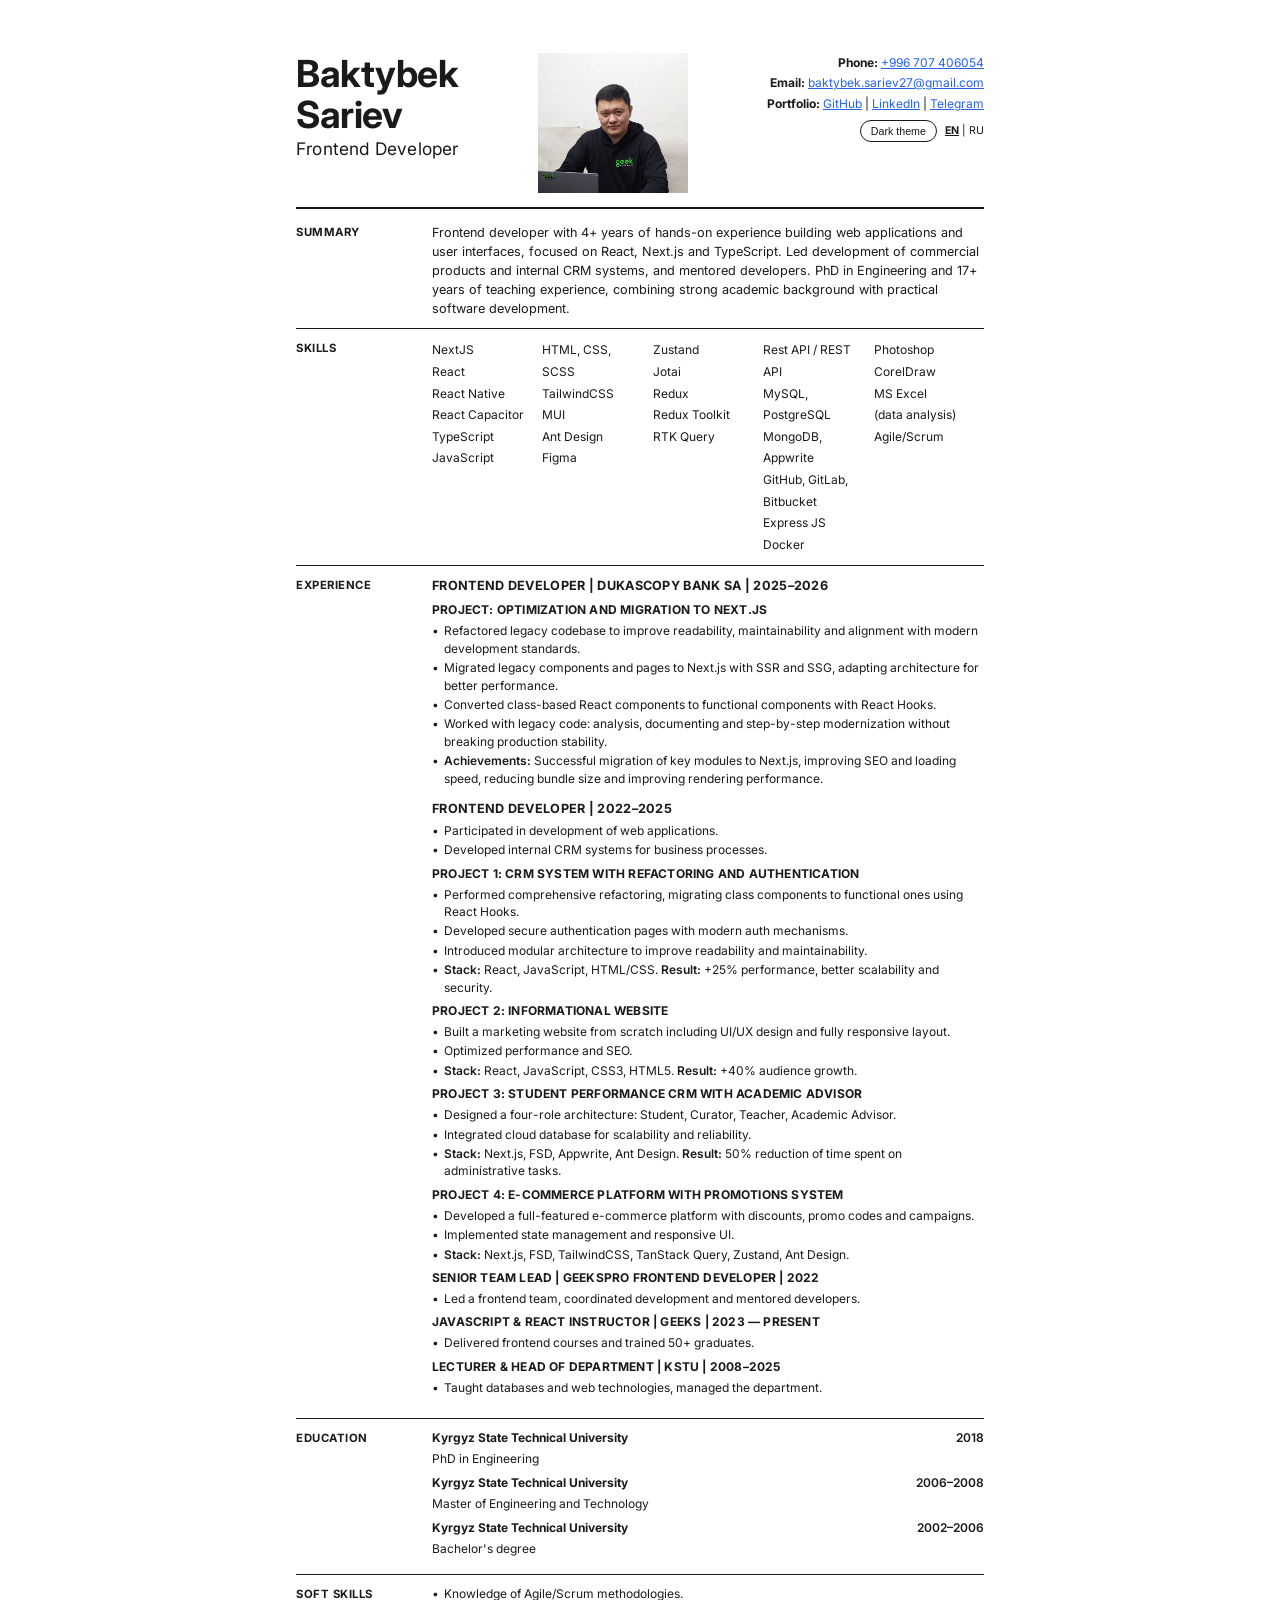
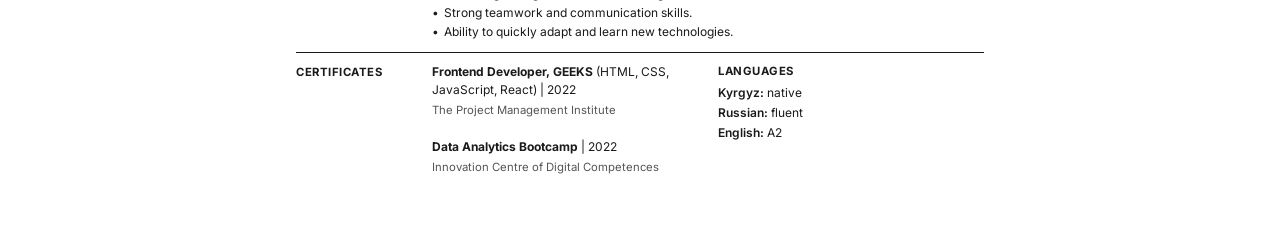
==== index.html @ c714c4ac "update skills" ====
<!DOCTYPE html>
<html lang="en">
<head>
    <meta charset="UTF-8">
    <meta name="viewport" content="width=device-width, initial-scale=1.0">
    <title>Бактыбек Сариев — Frontend-разработчик</title>
    <link rel="stylesheet" href="styles.css">
    <script src="script.js" defer></script>
</head>
<body class="theme-light">
<div class="page">
    <div class="header">
        <div class="header-name">
            <h1 data-lang-block="ru" style="display:none;">Бактыбек <br>Сариев</h1>
            <h1 data-lang-block="en">Baktybek <br>Sariev</h1>
            <div class="header-title" data-lang-block="ru" style="display:none;">Frontend-разработчик</div>
            <div class="header-title" data-lang-block="en">Frontend Developer</div>
        </div>
        <div class="header-photo">
            <img src="./BIS.jpg" alt="Бактыбек Сариев">
        </div>
        <div class="header-contacts">
            <div>
                <strong data-lang-block="ru" style="display:none;">Телефон:</strong>
                <strong data-lang-block="en">Phone:</strong>
                <a href="tel:+996707406054">+996 707 406054</a>
            </div>
            <div>
                <strong>Email:</strong>
                <a href="mailto:baktybek.sariev27@gmail.com">baktybek.sariev27@gmail.com</a>
            </div>
            <div>
                <strong data-lang-block="ru" style="display:none;">Портфолио:</strong>
                <strong data-lang-block="en">Portfolio:</strong>
                <a href="https://github.com/baktybeks" target="_blank">GitHub</a> |
                <a href="https://www.linkedin.com/in/baktybek-sariev/" target="_blank">LinkedIn</a> |
                <a href="https://t.me/SBaktybek" target="_blank">Telegram</a>
            </div>
            <div class="header-actions">
                <button class="theme-toggle" type="button" data-lang-block="ru" style="display:none;">Тёмная тема</button>
                <button class="theme-toggle" type="button" data-lang-block="en">Dark theme</button>
                <div class="lang-switch">
                    <a href="#" class="lang-active" data-lang="en">EN</a>
                    <span>|</span>
                    <a href="#" data-lang="ru">RU</a>
                </div>
            </div>
        </div>
    </div>

    <!-- КРАТКОЕ ОПИСАНИЕ / SUMMARY -->
    <div class="section-row">
        <div class="section-label" data-lang-block="ru" style="display:none;">Краткое<br>описание</div>
        <div class="section-label" data-lang-block="en">Summary</div>
        <div class="section-content" data-lang-block="ru" style="display:none;">
            Frontend-разработчик с 4+ годами практического опыта в создании
            веб-приложений и пользовательских интерфейсов. Специализируюсь на
            React, Next.js, TypeScript, владею современными инструментами
            фронтенд-разработки. Руководил разработкой коммерческих проектов и
            внутренних CRM-систем, занимался менторством и обучением
            разработчиков. Кандидат технических наук, более 17 лет
            преподавательского опыта, умею сочетать академические знания и
            практику разработки.
        </div>
        <div class="section-content" data-lang-block="en">
            Frontend developer with 4+ years of hands-on experience building web applications and user interfaces, focused on
            React, Next.js and TypeScript. Led development of commercial products and internal CRM systems, and mentored
            developers. PhD in Engineering and 17+ years of teaching experience, combining strong academic background with
            practical software development.
        </div>
    </div>

    <hr class="divider">

    <!-- НАВЫКИ / SKILLS -->
    <div class="section-row">
        <div class="section-label" data-lang-block="ru" style="display:none;">Навыки</div>
        <div class="section-label" data-lang-block="en">Skills</div>
        <div class="section-content">
            <div class="skills-grid">
                <div class="skills-col">
                    NextJS<br>React<br>React Native<br>React Capacitor<br>TypeScript<br>JavaScript
                </div>
                <div class="skills-col">
                    HTML, CSS, SCSS<br>TailwindCSS<br>MUI<br>Ant Design<br>Figma
                </div>
                <div class="skills-col">
                    Zustand<br>Jotai<br>Redux<br>Redux Toolkit<br>RTK Query
                </div>
                <div class="skills-col">
                    Rest API / REST API<br>MySQL, PostgreSQL<br>MongoDB, Appwrite<br>GitHub,
                    GitLab, Bitbucket<br>Express JS<br>Docker
                </div>
                <div class="skills-col">
                    Photoshop<br>CorelDraw<br>MS Excel<br>(data
                    analysis)<br>Agile/Scrum
                </div>
            </div>
        </div>
    </div>

    <hr class="divider">

    <!-- ОПЫТ / EXPERIENCE -->
    <div class="section-row">
        <div class="section-label" data-lang-block="ru" style="display:none;">Опыт</div>
        <div class="section-label" data-lang-block="en">Experience</div>
        <div class="section-content">

            <div data-lang-block="ru" style="display:none;">
                <!-- Dukascopy -->
                <div class="exp-block">
                    <div class="exp-header">Frontend-разработчик | Dukascopy Bank SA |
                        2025–2026
                    </div>
                    <div class="exp-project">Проект: Оптимизация и миграция на
                        Next.js
                    </div>
                    <ul class="exp-list">
                        <li>Проведение рефакторинга существующей кодовой базы для
                            повышения читаемости, поддержки и соответствия современным
                            стандартам разработки.
                        </li>
                        <li>Миграция legacy-кода и устаревших компонентов на Next.js, с
                            адаптацией архитектуры под серверный рендеринг (SSR) и
                            статическую генерацию (SSG).
                        </li>
                        <li>Рефакторинг классовых React-компонентов в функциональные с
                            активным использованием React Hooks.
                        </li>
                        <li>Работа с унаследованным кодом: анализ, документирование и
                            поэтапная модернизация без нарушения стабильности
                            продакшн-среды.
                        </li>
                        <li><b>Достижения:</b> Успешная миграция ключевых модулей на
                            Next.js — улучшение SEO и скорости загрузки. Повышение
                            производительности за счёт оптимизации рендеринга и сокращения
                            бандла. Стабильный переход на современный стек без
                            простоев.
                        </li>
                    </ul>
                </div>

                <!-- 2022-2025 -->
                <div class="exp-block">
                    <div class="exp-header">Frontend-разработчик | 2022–2025</div>
                    <ul class="exp-list">
                        <li>Участвовал в разработке веб-приложений.</li>
                        <li>Разрабатывал закрытые CRM-системы для внутреннего
                            использования.
                        </li>
                    </ul>

                    <div class="exp-project">Проект 1: CRM-система с рефакторингом и
                        авторизацией
                    </div>
                    <ul class="exp-list">
                        <li>Провёл комплексный рефакторинг, мигрировав классовые
                            компоненты на функциональные с React Hooks.
                        </li>
                        <li>Разработал безопасные страницы авторизации с современными
                            механизмами аутентификации.
                        </li>
                        <li>Создал модульную архитектуру для повышения читаемости и
                            поддержки кода.
                        </li>
                        <li><b>Технологии:</b> React, JavaScript, HTML/CSS.
                            <b>Результат:</b> +25% производительности, улучшение
                            масштабируемости и безопасности.
                        </li>
                    </ul>

                    <div class="exp-project">Проект 2: Информационный веб-сайт</div>
                    <ul class="exp-list">
                        <li>Разработал сайт с нуля, включая UI/UX проектирование;
                            реализовал полностью адаптивный дизайн.
                        </li>
                        <li>Оптимизировал производительность и SEO.</li>
                        <li><b>Технологии:</b> React, JavaScript, CSS3, HTML5.
                            <b>Результат:</b> рост аудитории на 40%.
                        </li>
                    </ul>

                    <div class="exp-project">Проект 3: CRM-система учёта успеваемости с
                        академическим советником
                    </div>
                    <ul class="exp-list">
                        <li>Спроектировал систему с четырёхуровневой архитектурой:
                            Студент, Куратор, Преподаватель, Академический советник.
                        </li>
                        <li>Интегрировал облачную базу данных для масштабируемости и
                            надёжности.
                        </li>
                        <li><b>Технологии:</b> Next.js, FSD, Appwrite, Ant Design.
                            <b>Результат:</b> -50% времени на административные задачи.
                        </li>
                    </ul>

                    <div class="exp-project">Проект 4: E-Commerce платформа с системой
                        акций
                    </div>
                    <ul class="exp-list">
                        <li>Разработал полнофункциональную платформу с системой акций,
                            скидок и промо-кодов.
                        </li>
                        <li>Интегрировал систему управления состоянием; создал адаптивный
                            интерфейс.
                        </li>
                        <li><b>Технологии:</b> Next.js, FSD, TailwindCSS, TanStack Query,
                            Zustand, Ant Design.
                        </li>
                    </ul>

                    <div class="exp-project">Старший тимлид | GeeksPro Frontend
                        Developer | 2022
                    </div>
                    <ul class="exp-list">
                        <li>Руководство командой frontend-разработчиков, координация
                            проектов, менторство.
                        </li>
                    </ul>

                    <div class="exp-project">Преподаватель JavaScript и React | GEEKS |
                        2023 — настоящее время
                    </div>
                    <ul class="exp-list">
                        <li>Ведение курсов по frontend-технологиям, подготовка 50+
                            выпускников.
                        </li>
                    </ul>

                    <div class="exp-project">Преподаватель и заведующий кафедрой | КГТУ
                        | 2008–2025
                    </div>
                    <ul class="exp-list">
                        <li>Преподавание баз данных и веб-технологий, руководство
                            кафедрой.
                        </li>
                    </ul>
                </div>
            </div>

            <!-- EN EXPERIENCE (полный) -->
            <div data-lang-block="en">
                <!-- Dukascopy -->
                <div class="exp-block">
                    <div class="exp-header">Frontend Developer | Dukascopy Bank SA | 2025–2026</div>
                    <div class="exp-project">Project: Optimization and migration to Next.js</div>
                    <ul class="exp-list">
                        <li>Refactored legacy codebase to improve readability, maintainability and alignment with modern development standards.</li>
                        <li>Migrated legacy components and pages to Next.js with SSR and SSG, adapting architecture for better performance.</li>
                        <li>Converted class-based React components to functional components with React Hooks.</li>
                        <li>Worked with legacy code: analysis, documenting and step-by-step modernization without breaking production stability.</li>
                        <li><b>Achievements:</b> Successful migration of key modules to Next.js, improving SEO and loading speed, reducing bundle size and
                            improving rendering performance.</li>
                    </ul>
                </div>

                <!-- 2022-2025 -->
                <div class="exp-block">
                    <div class="exp-header">Frontend Developer | 2022–2025</div>
                    <ul class="exp-list">
                        <li>Participated in development of web applications.</li>
                        <li>Developed internal CRM systems for business processes.</li>
                    </ul>

                    <div class="exp-project">Project 1: CRM system with refactoring and authentication</div>
                    <ul class="exp-list">
                        <li>Performed comprehensive refactoring, migrating class components to functional ones using React Hooks.</li>
                        <li>Developed secure authentication pages with modern auth mechanisms.</li>
                        <li>Introduced modular architecture to improve readability and maintainability.</li>
                        <li><b>Stack:</b> React, JavaScript, HTML/CSS.
                            <b>Result:</b> +25% performance, better scalability and security.</li>
                    </ul>

                    <div class="exp-project">Project 2: Informational website</div>
                    <ul class="exp-list">
                        <li>Built a marketing website from scratch including UI/UX design and fully responsive layout.</li>
                        <li>Optimized performance and SEO.</li>
                        <li><b>Stack:</b> React, JavaScript, CSS3, HTML5.
                            <b>Result:</b> +40% audience growth.</li>
                    </ul>

                    <div class="exp-project">Project 3: Student performance CRM with academic advisor</div>
                    <ul class="exp-list">
                        <li>Designed a four-role architecture: Student, Curator, Teacher, Academic Advisor.</li>
                        <li>Integrated cloud database for scalability and reliability.</li>
                        <li><b>Stack:</b> Next.js, FSD, Appwrite, Ant Design.
                            <b>Result:</b> 50% reduction of time spent on administrative tasks.</li>
                    </ul>

                    <div class="exp-project">Project 4: E-commerce platform with promotions system</div>
                    <ul class="exp-list">
                        <li>Developed a full-featured e-commerce platform with discounts, promo codes and campaigns.</li>
                        <li>Implemented state management and responsive UI.</li>
                        <li><b>Stack:</b> Next.js, FSD, TailwindCSS, TanStack Query, Zustand, Ant Design.</li>
                    </ul>

                    <div class="exp-project">Senior Team Lead | GeeksPro Frontend Developer | 2022</div>
                    <ul class="exp-list">
                        <li>Led a frontend team, coordinated development and mentored developers.</li>
                    </ul>

                    <div class="exp-project">JavaScript & React Instructor | GEEKS | 2023 — present</div>
                    <ul class="exp-list">
                        <li>Delivered frontend courses and trained 50+ graduates.</li>
                    </ul>

                    <div class="exp-project">Lecturer & Head of Department | KSTU | 2008–2025</div>
                    <ul class="exp-list">
                        <li>Taught databases and web technologies, managed the department.</li>
                    </ul>
                </div>
            </div>
        </div>
    </div>

    <hr class="divider">

    <!-- ОБРАЗОВАНИЕ / EDUCATION -->
    <div class="section-row">
        <div class="section-label" data-lang-block="ru" style="display:none;">Образование</div>
        <div class="section-label" data-lang-block="en">Education</div>
        <div class="section-content">

            <!-- RU EDUCATION (полный) -->
            <div data-lang-block="ru" style="display:none;">
                <div class="edu-row">
                    <div class="edu-degree">Кыргызский
                        государственный технический университет
                    </div>
                    <div class="edu-year">2018</div>
                </div>
                <div class="edu-uni">Кандидат технических наук</div>
                <div class="edu-row">
                    <div class="edu-degree">Кыргызский
                        государственный технический университет
                    </div>
                    <div class="edu-year">2006–2008</div>
                </div>
                <div class="edu-uni">Магистр техники и технологии</div>
                <div class="edu-row">
                    <div class="edu-degree">Кыргызский
                        государственный технический университет
                    </div>
                    <div class="edu-year">2002–2006</div>
                </div>
                <div class="edu-uni">Бакалавриат</div>
            </div>

            <!-- EN EDUCATION (полный) -->
            <div data-lang-block="en">
                <div class="edu-row">
                    <div class="edu-degree">Kyrgyz State Technical University</div>
                    <div class="edu-year">2018</div>
                </div>
                <div class="edu-uni">PhD in Engineering</div>
                <div class="edu-row">
                    <div class="edu-degree">Kyrgyz State Technical University</div>
                    <div class="edu-year">2006–2008</div>
                </div>
                <div class="edu-uni">Master of Engineering and Technology</div>
                <div class="edu-row">
                    <div class="edu-degree">Kyrgyz State Technical University</div>
                    <div class="edu-year">2002–2006</div>
                </div>
                <div class="edu-uni">Bachelor's degree</div>
            </div>
        </div>
    </div>

    <hr class="divider">

    <!-- SOFT SKILLS -->
    <div class="section-row">
        <div class="section-label">Soft Skills</div>
        <div class="section-content">
            <ul class="soft-list" data-lang-block="ru" style="display:none;">
                <li>Знание методологий Agile/Scrum.</li>
                <li>Сильные навыки работы в команде и ведения переговоров.</li>
                <li>Способность быстро адаптироваться и осваивать новые
                    технологии.
                </li>
            </ul>
            <ul class="soft-list" data-lang-block="en">
                <li>Knowledge of Agile/Scrum methodologies.</li>
                <li>Strong teamwork and communication skills.</li>
                <li>Ability to quickly adapt and learn new technologies.</li>
            </ul>
        </div>
    </div>

    <hr class="divider">

    <!-- СЕРТИФИКАТЫ + ЯЗЫКИ / CERTIFICATES + LANGUAGES -->
    <div class="section-row">
        <div class="section-label" data-lang-block="ru" style="display:none;">Сертификаты</div>
        <div class="section-label" data-lang-block="en">Certificates</div>
        <div class="section-content">
            <div class="certs-langs">
                <div>
                    <div class="cert-item" data-lang-block="ru" style="display:none;"><strong>Frontend Developer, GEEKS</strong>
                        (HTML, CSS, JavaScript, React) | 2022
                    </div>
                    <div class="cert-item" data-lang-block="en">
                        <strong>Frontend Developer, GEEKS</strong> (HTML, CSS, JavaScript, React) | 2022
                    </div>
                    <div class="cert-org">The Project Management Institute</div>
                    <br>
                    <div class="cert-item"><strong>Data Analytics Bootcamp</strong> |
                        2022
                    </div>
                    <div class="cert-org">Innovation Centre of Digital
                        Competences
                    </div>
                </div>
                <div>
                    <div
                            style="font-weight:700;font-size:8.5pt;text-transform:uppercase;letter-spacing:0.5px;margin-bottom:4px;"
                            data-lang-block="ru" style="display:none;">
                        Языки
                    </div>
                    <div
                            style="font-weight:700;font-size:8.5pt;text-transform:uppercase;letter-spacing:0.5px;margin-bottom:4px;display:none;"
                            data-lang-block="en">
                        Languages
                    </div>
                    <div class="lang-item" data-lang-block="ru" style="display:none;"><b>Кыргызский:</b> родной</div>
                    <div class="lang-item" data-lang-block="ru" style="display:none;"><b>Русский:</b> свободный</div>
                    <div class="lang-item" data-lang-block="ru" style="display:none;"><b>Английский:</b> A2</div>

                    <div class="lang-item" data-lang-block="en"><b>Kyrgyz:</b> native</div>
                    <div class="lang-item" data-lang-block="en"><b>Russian:</b> fluent</div>
                    <div class="lang-item" data-lang-block="en"><b>English:</b> A2</div>
                </div>
            </div>
        </div>
    </div>
</div>
</body>
</html>
---- styles.css ----
@import url('https://fonts.googleapis.com/css2?family=Inter:wght@400;500;600;700&display=swap');

* {
  margin: 0;
  padding: 0;
  box-sizing: border-box;
}

:root {
  --bg-color: #ffffff;
  --page-bg-color: #ffffff;
  --text-color: #1a1a1a;
  --border-color: #1a1a1a;
  --muted-color: #555555;
  --accent-color: #2563eb;
}

body {
  font-family: 'Inter', Arial, sans-serif;
  font-size: 10pt;
  color: var(--text-color);
  background: var(--bg-color);
  line-height: 1.4;
}

body.theme-dark {
  --bg-color: #020617;
  --page-bg-color: #020617;
  --text-color: #e5e7eb;
  --border-color: #4b5563;
  --muted-color: #9ca3af;
  --accent-color: #60a5fa;
}

.page {
  width: 210mm;
  min-height: 297mm;
  margin: 0 auto;
  background: var(--page-bg-color);
  padding: 14mm 14mm 14mm 14mm;
}

/* HEADER */
.header {
  display: flex;
  justify-content: space-between;
  align-items: flex-start;
  border-bottom: 2.5px solid var(--border-color);
  padding-bottom: 10px;
  margin-bottom: 14px;
}

.header-photo {
  width: 150px;
}

.header-photo img {
  width: 100%;
}

.header-name h1 {
  font-size: 28pt;
  font-weight: 700;
  letter-spacing: -0.5px;
  color: var(--text-color);
  line-height: 1.1;
}

.header-title {
  font-size: 13pt;
  font-weight: 400;
  color: var(--text-color);
  margin-top: 2px;
  letter-spacing: 0.2px;
}

.header-contacts {
  text-align: right;
  font-size: 9pt;
  color: var(--text-color);
  line-height: 1.7;
}

.header-contacts a {
  color: var(--accent-color);
  text-decoration: underline;
}

.header-actions {
  margin-top: 6px;
  display: flex;
  gap: 8px;
  justify-content: flex-end;
  align-items: center;
}

.theme-toggle {
  font-size: 8pt;
  padding: 4px 10px;
  border-radius: 999px;
  border: 1px solid var(--border-color);
  background: transparent;
  color: var(--text-color);
  cursor: pointer;
}

.theme-toggle:hover {
  background: rgba(0, 0, 0, 0.04);
}

body.theme-dark .theme-toggle:hover {
  background: rgba(255, 255, 255, 0.06);
}

.lang-switch {
  font-size: 8pt;
}

.lang-switch a {
  color: var(--text-color);
  text-decoration: none;
}

.lang-switch a.lang-active {
  font-weight: 700;
  text-decoration: underline;
}

/* SECTION LABEL */
.section {
  margin-bottom: 12px;
}

.section-row {
  display: grid;
  grid-template-columns: 120px 1fr;
  gap: 0 16px;
  margin-bottom: 10px;
  align-items: start;
}

.section-label {
  font-size: 8.5pt;
  font-weight: 700;
  text-transform: uppercase;
  letter-spacing: 0.5px;
  color: var(--text-color);
  padding-top: 2px;
  white-space: nowrap;
}

.section-content {
  font-size: 9.5pt;
  color: var(--text-color);
  line-height: 1.5;
}

/* DIVIDER LINE */
.divider {
  border: none;
  border-top: 1px solid var(--border-color);
  margin: 10px 0;
}

/* SKILLS TABLE */
.skills-grid {
  display: grid;
  grid-template-columns: repeat(5, 1fr);
  gap: 0;
  font-size: 9pt;
}

.skills-col {
  padding-right: 10px;
  line-height: 1.8;
}

/* EXPERIENCE */
.exp-block {
  margin-bottom: 12px;
}

.exp-header {
  font-weight: 700;
  font-size: 9.5pt;
  margin-bottom: 4px;
  text-transform: uppercase;
  letter-spacing: 0.3px;
}

.exp-project {
  font-weight: 700;
  font-size: 9pt;
  margin: 6px 0 3px 0;
  text-transform: uppercase;
  letter-spacing: 0.2px;
}

.exp-list {
  list-style: none;
  padding: 0;
}

.exp-list li {
  padding-left: 12px;
  position: relative;
  margin-bottom: 2px;
  font-size: 9pt;
  line-height: 1.45;
}

.exp-list li::before {
  content: "•";
  position: absolute;
  left: 0;
  color: var(--text-color);
}

.exp-list li b {
  font-weight: 600;
}

/* EDU */
.edu-row {
  display: flex;
  justify-content: space-between;
  margin-bottom: 3px;
}

.edu-degree {
  font-weight: 700;
  font-size: 9pt;
}

.edu-year {
  text-align: right;  
  min-width: 75px;
  font-size: 9pt;
  font-weight: 600;
}

.edu-uni {
  font-size: 9pt;
  color: var(--text-color);
  margin-bottom: 6px;
}

/* SOFT SKILLS */
.soft-list {
  list-style: none;
  padding: 0;
}

.soft-list li {
  padding-left: 12px;
  position: relative;
  margin-bottom: 1px;
  font-size: 9pt;
}

.soft-list li::before {
  content: "•";
  position: absolute;
  left: 0;
  color: var(--text-color);
}

/* CERTS & LANGS */
.certs-langs {
  display: grid;
  grid-template-columns: 1fr 1fr;
  gap: 0 20px;
}

.cert-item {
  margin-bottom: 3px;
  font-size: 9pt;
}

.cert-org {
  font-size: 8.5pt;
  color: var(--muted-color);
}

.lang-item {
  font-size: 9pt;
  margin-bottom: 2px;
}

.lang-item b {
  font-weight: 600;
}

/* RESPONSIVE */
@media (max-width: 1024px) {
  .page {
    width: 100%;
    min-height: auto;
    padding: 20px 16px;
  }

  .section-row {
    grid-template-columns: 110px 1fr;
    column-gap: 12px;
  }
}

@media (max-width: 768px) {
  .page {
    padding: 16px 12px;
  }

  .header {
    flex-direction: column;
    align-items: flex-start;
    gap: 12px;
  }

  .header-name h1 br,
  .section-label br {
    display: none;
  }

  .header-photo {
    width: 120px;
  }

  .header-contacts {
    text-align: left;
  }

  .section-row {
    grid-template-columns: 1fr;
    row-gap: 6px;
  }

  .section-label {
    padding-top: 0;
  }


  .skills-grid {
    grid-template-columns: repeat(2, minmax(0, 1fr));
    row-gap: 4px;
  }

  .skills-col {
    padding-right: 8px;
  }

  .certs-langs {
    grid-template-columns: 1fr;
    row-gap: 8px;
  }
}

@media (max-width: 480px) {

  body {
    font-size: 9pt;
  }

  .page {
    padding: 12px 10px;
  }

  .header-photo {
    width: 100px;
  }
}

@media (max-width: 380px) {
  .skills-grid {
    grid-template-columns: 1fr;
  }
}

@media print {
  body {
    background: #ffffff !important;
    color: #000000 !important;
  }

  .page {
    margin: 0;
    padding: 12mm;
    width: 100%;
    box-shadow: none;
    background: #ffffff !important;
  }
}
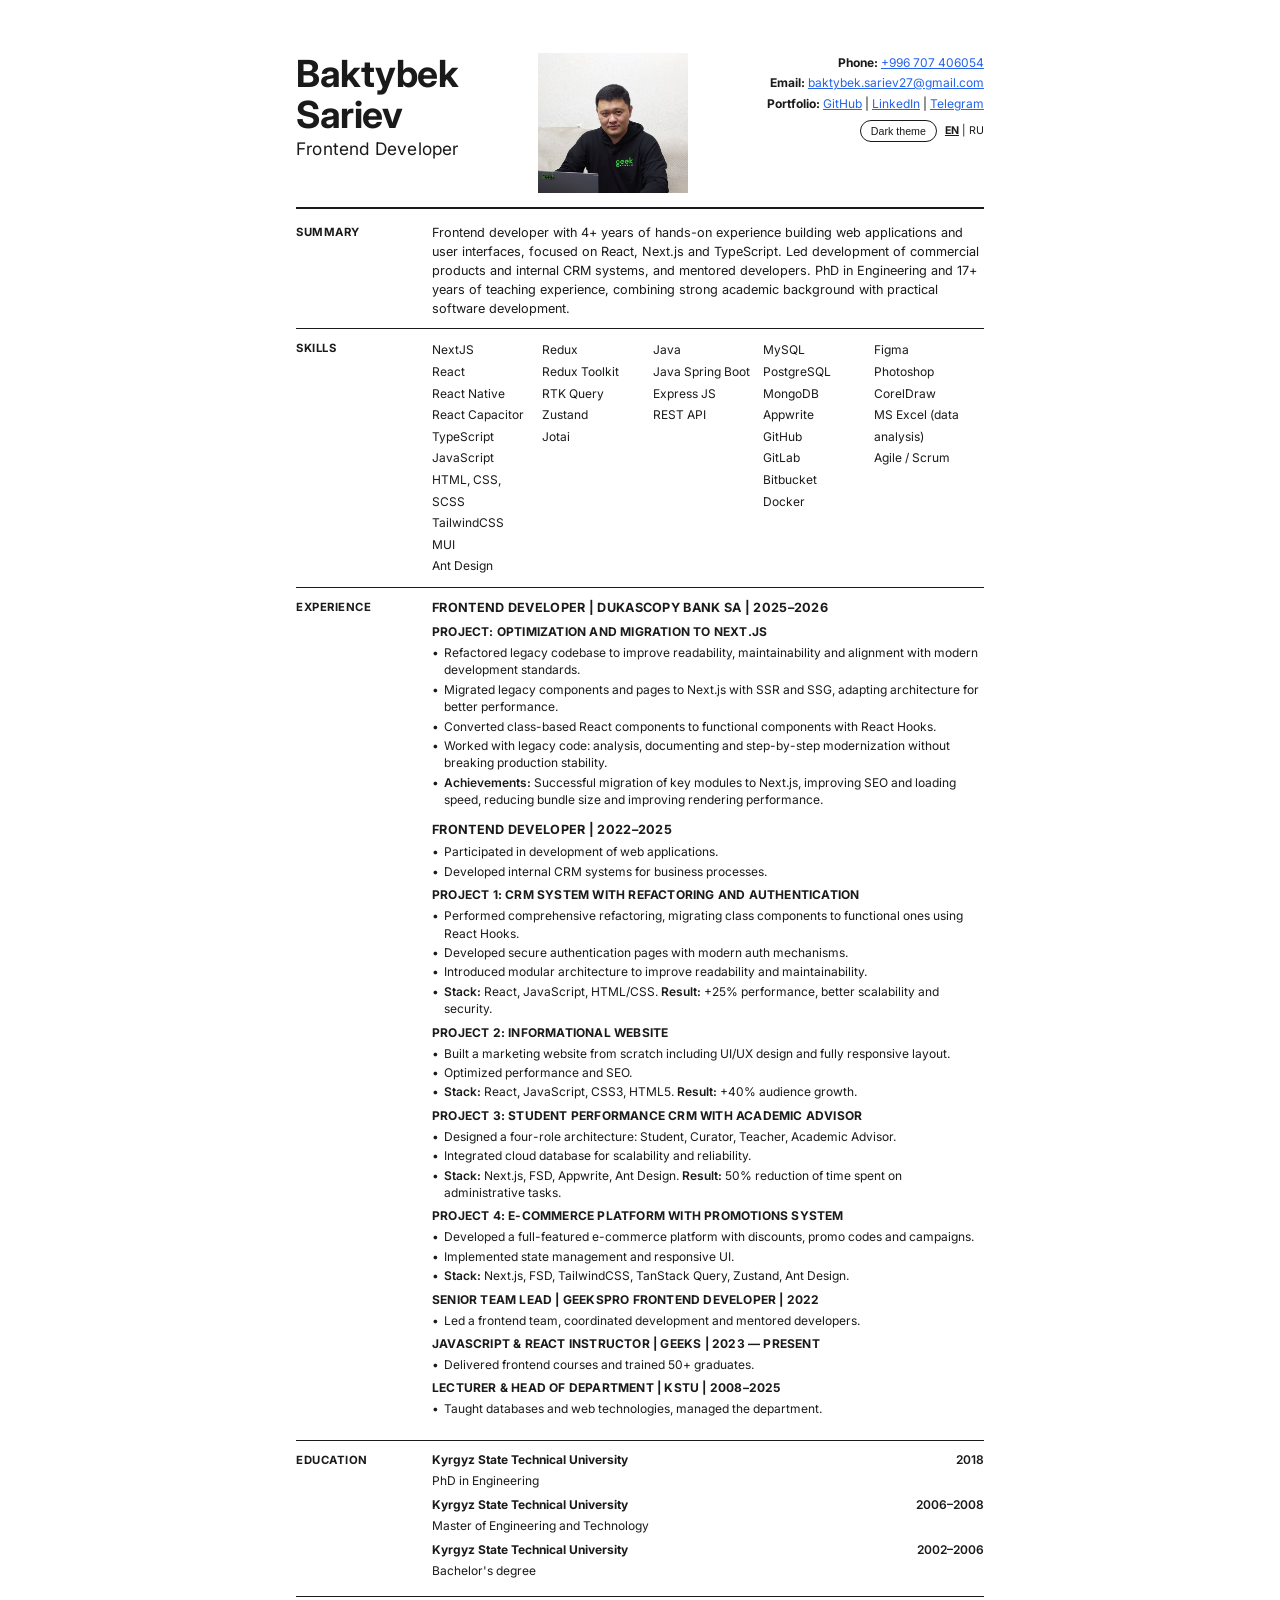
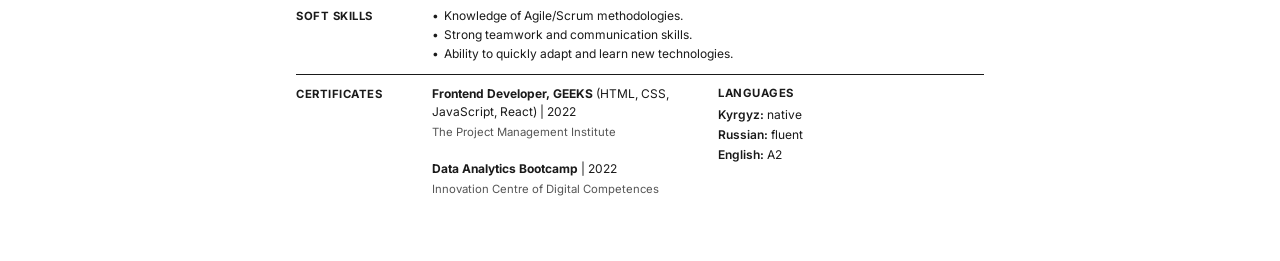
==== commit 65714161: "update skills" ====
--- a/index.html
+++ b/index.html
@@ -79,21 +79,50 @@
         <div class="section-content">
             <div class="skills-grid">
                 <div class="skills-col">
-                    NextJS<br>React<br>React Native<br>React Capacitor<br>TypeScript<br>JavaScript
-                </div>
+                    NextJS<br>
+                    React<br>
+                    React Native<br>
+                    React Capacitor<br>
+                    TypeScript<br>
+                    JavaScript<br>
+                    HTML, CSS, SCSS<br>
+                    TailwindCSS<br>
+                    MUI<br>
+                    Ant Design
+                </div>
+
                 <div class="skills-col">
-                    HTML, CSS, SCSS<br>TailwindCSS<br>MUI<br>Ant Design<br>Figma
-                </div>
+                    Redux<br>
+                    Redux Toolkit<br>
+                    RTK Query<br>
+                    Zustand<br>
+                    Jotai
+                </div>
+
                 <div class="skills-col">
-                    Zustand<br>Jotai<br>Redux<br>Redux Toolkit<br>RTK Query
-                </div>
+                    Java<br>
+                    Java Spring Boot<br>
+                    Express JS<br>
+                    REST API
+                </div>
+
                 <div class="skills-col">
-                    Rest API / REST API<br>MySQL, PostgreSQL<br>MongoDB, Appwrite<br>GitHub,
-                    GitLab, Bitbucket<br>Express JS<br>Docker
-                </div>
+                    MySQL<br>
+                    PostgreSQL<br>
+                    MongoDB<br>
+                    Appwrite<br>
+                    GitHub<br>
+                    GitLab<br>
+                    Bitbucket<br>
+                    Docker
+                </div>
+
                 <div class="skills-col">
-                    Photoshop<br>CorelDraw<br>MS Excel<br>(data
-                    analysis)<br>Agile/Scrum
+                    Figma<br>
+                    Photoshop<br>
+                    CorelDraw<br>
+                    MS Excel (data analysis)<br>
+                    Agile / Scrum
                 </div>
             </div>
         </div>
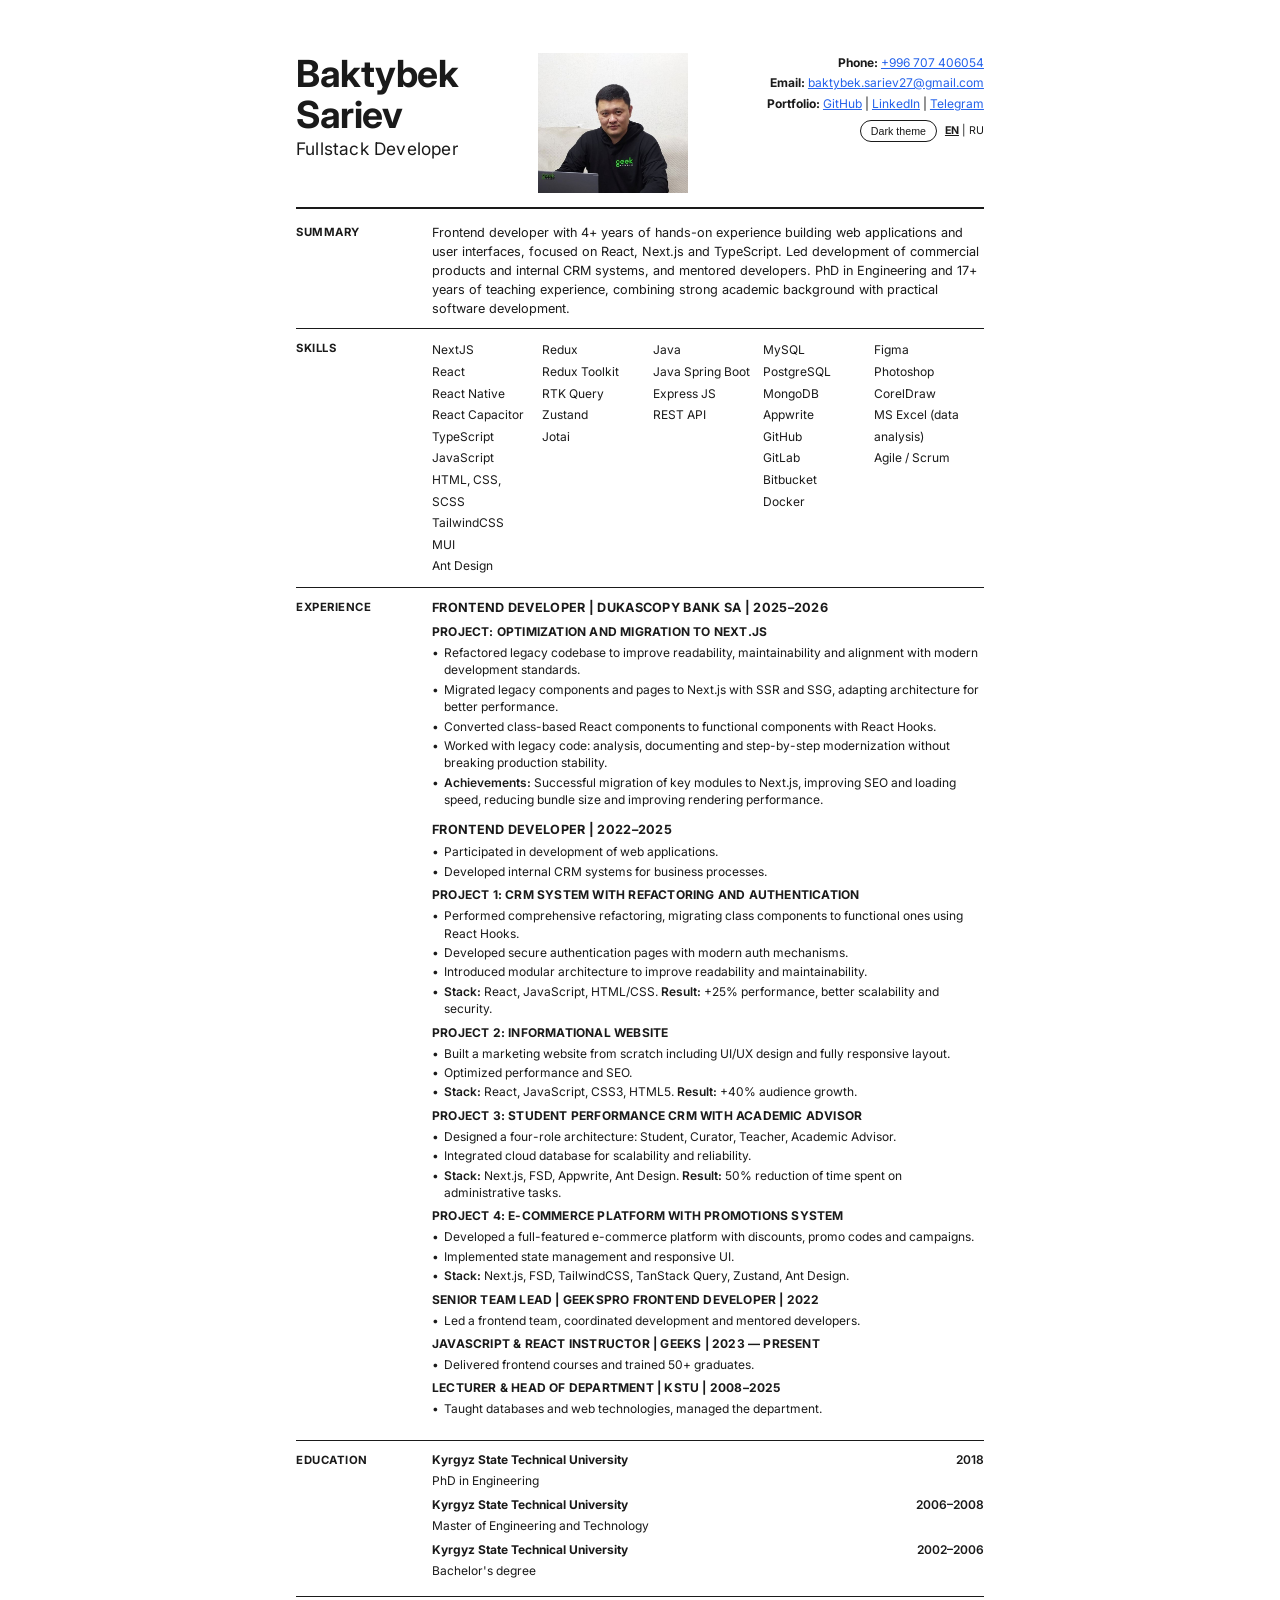
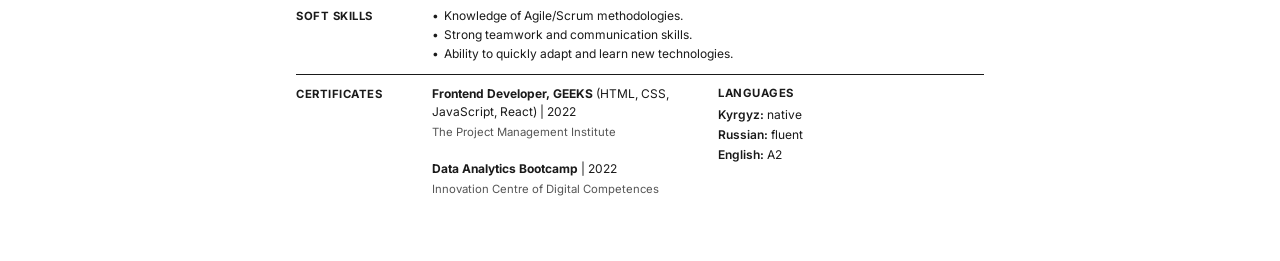
==== commit 49cecb26: "update skills" ====
--- a/index.html
+++ b/index.html
@@ -3,7 +3,7 @@
 <head>
     <meta charset="UTF-8">
     <meta name="viewport" content="width=device-width, initial-scale=1.0">
-    <title>Бактыбек Сариев — Frontend-разработчик</title>
+    <title>Бактыбек Сариев - Fullstack-разработчик</title>
     <link rel="stylesheet" href="styles.css">
     <script src="script.js" defer></script>
 </head>
@@ -13,8 +13,8 @@
         <div class="header-name">
             <h1 data-lang-block="ru" style="display:none;">Бактыбек <br>Сариев</h1>
             <h1 data-lang-block="en">Baktybek <br>Sariev</h1>
-            <div class="header-title" data-lang-block="ru" style="display:none;">Frontend-разработчик</div>
-            <div class="header-title" data-lang-block="en">Frontend Developer</div>
+            <div class="header-title" data-lang-block="ru" style="display:none;">Fullstack-разработчик</div>
+            <div class="header-title" data-lang-block="en">Fullstack Developer</div>
         </div>
         <div class="header-photo">
             <img src="./BIS.jpg" alt="Бактыбек Сариев">
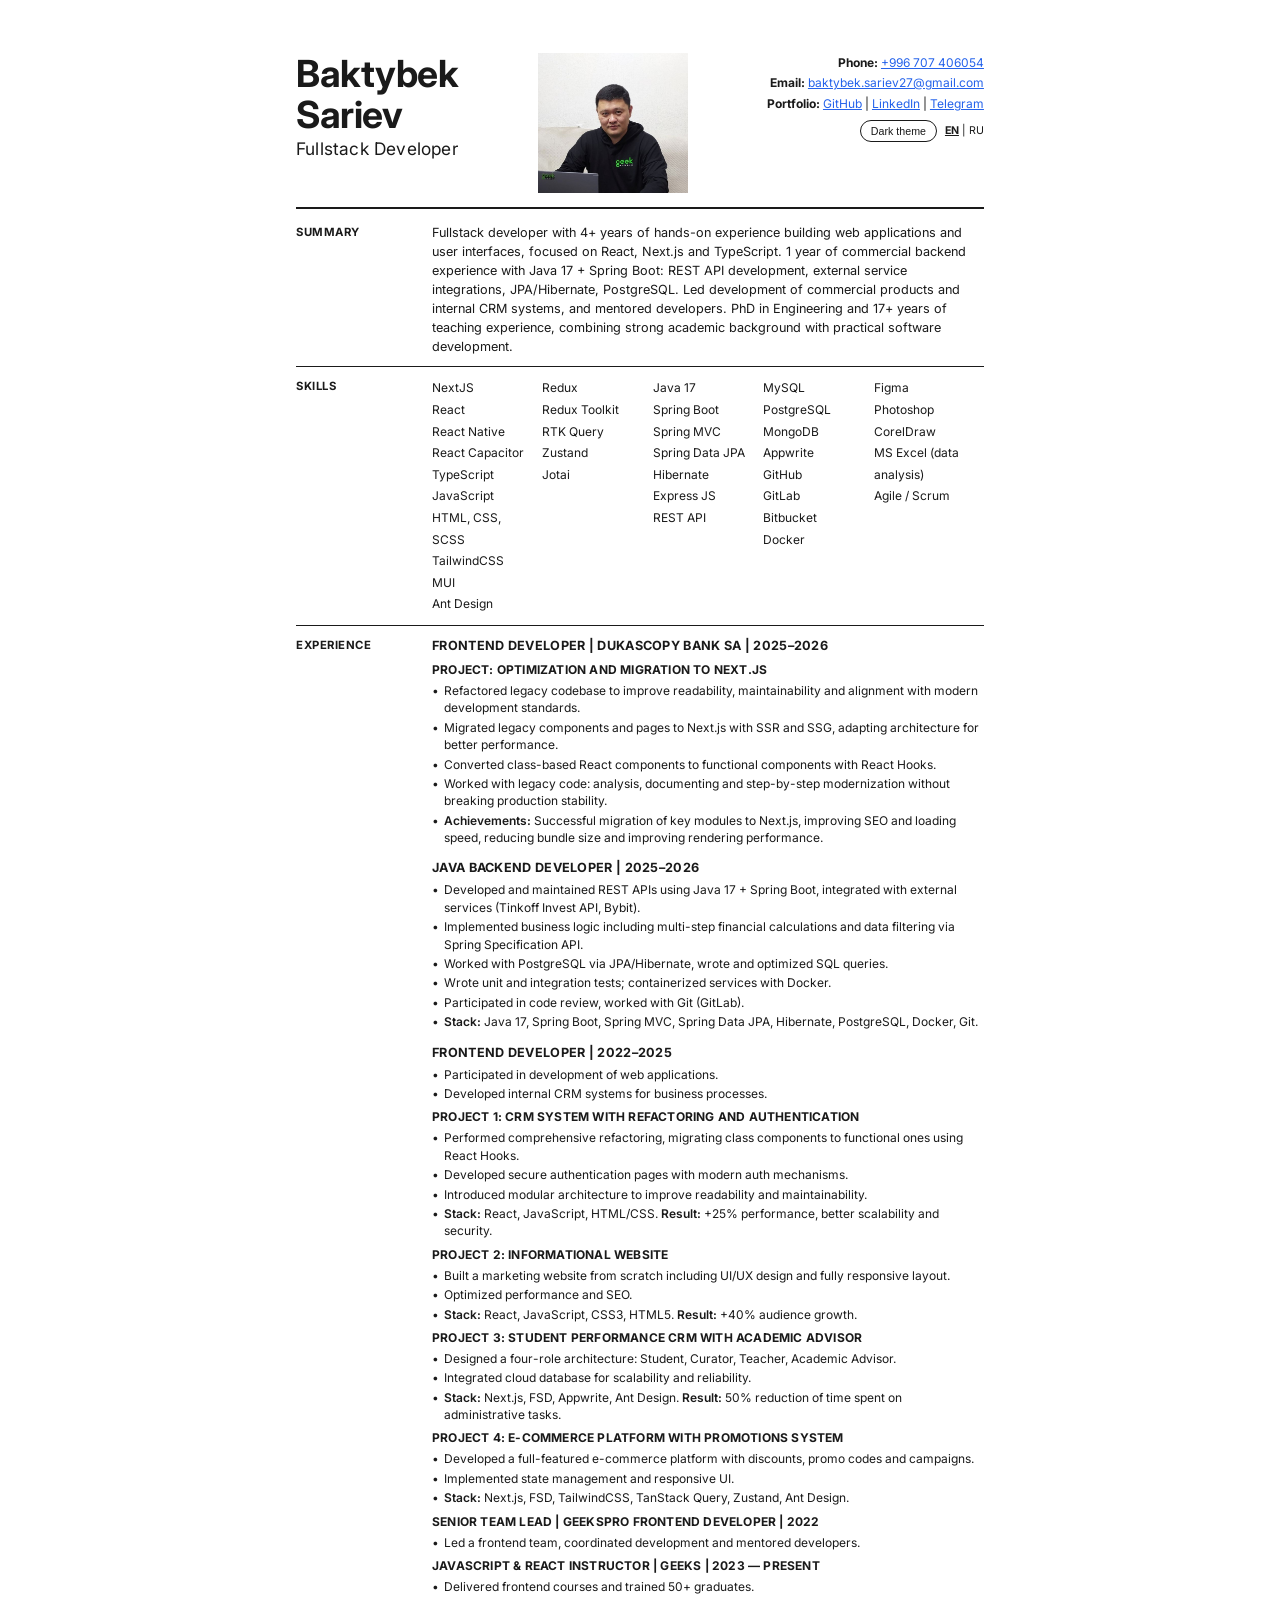
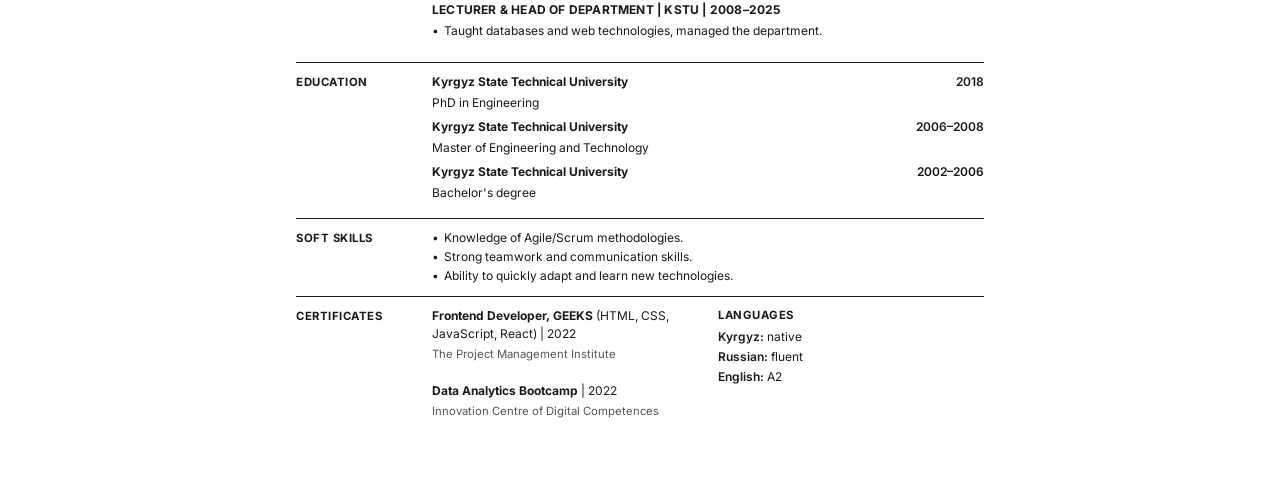
==== commit cfb01e6e: "update skills java" ====
--- a/index.html
+++ b/index.html
@@ -37,7 +37,8 @@
                 <a href="https://t.me/SBaktybek" target="_blank">Telegram</a>
             </div>
             <div class="header-actions">
-                <button class="theme-toggle" type="button" data-lang-block="ru" style="display:none;">Тёмная тема</button>
+                <button class="theme-toggle" type="button" data-lang-block="ru" style="display:none;">Тёмная тема
+                </button>
                 <button class="theme-toggle" type="button" data-lang-block="en">Dark theme</button>
                 <div class="lang-switch">
                     <a href="#" class="lang-active" data-lang="en">EN</a>
@@ -53,20 +54,24 @@
         <div class="section-label" data-lang-block="ru" style="display:none;">Краткое<br>описание</div>
         <div class="section-label" data-lang-block="en">Summary</div>
         <div class="section-content" data-lang-block="ru" style="display:none;">
-            Frontend-разработчик с 4+ годами практического опыта в создании
-            веб-приложений и пользовательских интерфейсов. Специализируюсь на
-            React, Next.js, TypeScript, владею современными инструментами
-            фронтенд-разработки. Руководил разработкой коммерческих проектов и
-            внутренних CRM-систем, занимался менторством и обучением
-            разработчиков. Кандидат технических наук, более 17 лет
-            преподавательского опыта, умею сочетать академические знания и
+            Fullstack-разработчик с 4+ годами практического опыта в создании веб-приложений и пользовательских
+            интерфейсов.
+            Специализируюсь на React, Next.js, TypeScript. Имею 1 год коммерческого опыта в backend-разработке на Java
+            17 + Spring Boot:
+            REST API, интеграции с внешними сервисами, JPA/Hibernate, PostgreSQL.
+            Руководил разработкой коммерческих проектов и внутренних CRM-систем, занимался менторством и обучением
+            разработчиков.
+            Кандидат технических наук, более 17 лет преподавательского опыта, умею сочетать академические знания и
             практику разработки.
         </div>
         <div class="section-content" data-lang-block="en">
-            Frontend developer with 4+ years of hands-on experience building web applications and user interfaces, focused on
-            React, Next.js and TypeScript. Led development of commercial products and internal CRM systems, and mentored
-            developers. PhD in Engineering and 17+ years of teaching experience, combining strong academic background with
-            practical software development.
+            Fullstack developer with 4+ years of hands-on experience building web applications and user interfaces,
+            focused on
+            React, Next.js and TypeScript. 1 year of commercial backend experience with Java 17 + Spring Boot:
+            REST API development, external service integrations, JPA/Hibernate, PostgreSQL.
+            Led development of commercial products and internal CRM systems, and mentored developers.
+            PhD in Engineering and 17+ years of teaching experience, combining strong academic background with practical
+            software development.
         </div>
     </div>
 
@@ -100,8 +105,11 @@
                 </div>
 
                 <div class="skills-col">
-                    Java<br>
-                    Java Spring Boot<br>
+                    Java 17<br>
+                    Spring Boot<br>
+                    Spring MVC<br>
+                    Spring Data JPA<br>
+                    Hibernate<br>
                     Express JS<br>
                     REST API
                 </div>
@@ -136,36 +144,48 @@
         <div class="section-label" data-lang-block="en">Experience</div>
         <div class="section-content">
 
+            <!-- RU EXPERIENCE -->
             <div data-lang-block="ru" style="display:none;">
+
                 <!-- Dukascopy -->
                 <div class="exp-block">
-                    <div class="exp-header">Frontend-разработчик | Dukascopy Bank SA |
-                        2025–2026
-                    </div>
-                    <div class="exp-project">Проект: Оптимизация и миграция на
-                        Next.js
-                    </div>
-                    <ul class="exp-list">
-                        <li>Проведение рефакторинга существующей кодовой базы для
-                            повышения читаемости, поддержки и соответствия современным
-                            стандартам разработки.
-                        </li>
-                        <li>Миграция legacy-кода и устаревших компонентов на Next.js, с
-                            адаптацией архитектуры под серверный рендеринг (SSR) и
-                            статическую генерацию (SSG).
-                        </li>
-                        <li>Рефакторинг классовых React-компонентов в функциональные с
-                            активным использованием React Hooks.
-                        </li>
-                        <li>Работа с унаследованным кодом: анализ, документирование и
-                            поэтапная модернизация без нарушения стабильности
-                            продакшн-среды.
-                        </li>
-                        <li><b>Достижения:</b> Успешная миграция ключевых модулей на
-                            Next.js — улучшение SEO и скорости загрузки. Повышение
-                            производительности за счёт оптимизации рендеринга и сокращения
-                            бандла. Стабильный переход на современный стек без
-                            простоев.
+                    <div class="exp-header">Frontend-разработчик | Dukascopy Bank SA | 2025–2026</div>
+                    <div class="exp-project">Проект: Оптимизация и миграция на Next.js</div>
+                    <ul class="exp-list">
+                        <li>Проведение рефакторинга существующей кодовой базы для повышения читаемости, поддержки и
+                            соответствия современным стандартам разработки.
+                        </li>
+                        <li>Миграция legacy-кода и устаревших компонентов на Next.js, с адаптацией архитектуры под
+                            серверный рендеринг (SSR) и статическую генерацию (SSG).
+                        </li>
+                        <li>Рефакторинг классовых React-компонентов в функциональные с активным использованием React
+                            Hooks.
+                        </li>
+                        <li>Работа с унаследованным кодом: анализ, документирование и поэтапная модернизация без
+                            нарушения стабильности продакшн-среды.
+                        </li>
+                        <li><b>Достижения:</b> Успешная миграция ключевых модулей на Next.js — улучшение SEO и скорости
+                            загрузки. Повышение производительности за счёт оптимизации рендеринга и сокращения бандла.
+                            Стабильный переход на современный стек без простоев.
+                        </li>
+                    </ul>
+                </div>
+
+                <!-- Java Backend -->
+                <div class="exp-block">
+                    <div class="exp-header">Java Backend-разработчик | 2025–2026</div>
+                    <ul class="exp-list">
+                        <li>Разработка и поддержка REST API на Java 17 + Spring Boot, интеграции с внешними сервисами
+                            (Tinkoff Invest API, Bybit).
+                        </li>
+                        <li>Реализация бизнес-логики: двухэтапный расчёт финансовых показателей, фильтрация данных через
+                            Spring Specification API.
+                        </li>
+                        <li>Работа с PostgreSQL через JPA/Hibernate, написание и оптимизация SQL-запросов.</li>
+                        <li>Написание unit и integration тестов, контейнеризация сервисов через Docker.</li>
+                        <li>Участие в code review, работа с Git (GitLab).</li>
+                        <li><b>Технологии:</b> Java 17, Spring Boot, Spring MVC, Spring Data JPA, Hibernate, PostgreSQL,
+                            Docker, Git.
                         </li>
                     </ul>
                 </div>
@@ -175,113 +195,106 @@
                     <div class="exp-header">Frontend-разработчик | 2022–2025</div>
                     <ul class="exp-list">
                         <li>Участвовал в разработке веб-приложений.</li>
-                        <li>Разрабатывал закрытые CRM-системы для внутреннего
-                            использования.
-                        </li>
-                    </ul>
-
-                    <div class="exp-project">Проект 1: CRM-система с рефакторингом и
-                        авторизацией
-                    </div>
-                    <ul class="exp-list">
-                        <li>Провёл комплексный рефакторинг, мигрировав классовые
-                            компоненты на функциональные с React Hooks.
-                        </li>
-                        <li>Разработал безопасные страницы авторизации с современными
-                            механизмами аутентификации.
-                        </li>
-                        <li>Создал модульную архитектуру для повышения читаемости и
-                            поддержки кода.
-                        </li>
-                        <li><b>Технологии:</b> React, JavaScript, HTML/CSS.
-                            <b>Результат:</b> +25% производительности, улучшение
-                            масштабируемости и безопасности.
+                        <li>Разрабатывал закрытые CRM-системы для внутреннего использования.</li>
+                    </ul>
+
+                    <div class="exp-project">Проект 1: CRM-система с рефакторингом и авторизацией</div>
+                    <ul class="exp-list">
+                        <li>Провёл комплексный рефакторинг, мигрировав классовые компоненты на функциональные с React
+                            Hooks.
+                        </li>
+                        <li>Разработал безопасные страницы авторизации с современными механизмами аутентификации.</li>
+                        <li>Создал модульную архитектуру для повышения читаемости и поддержки кода.</li>
+                        <li><b>Технологии:</b> React, JavaScript, HTML/CSS. <b>Результат:</b> +25% производительности,
+                            улучшение масштабируемости и безопасности.
                         </li>
                     </ul>
 
                     <div class="exp-project">Проект 2: Информационный веб-сайт</div>
                     <ul class="exp-list">
-                        <li>Разработал сайт с нуля, включая UI/UX проектирование;
-                            реализовал полностью адаптивный дизайн.
+                        <li>Разработал сайт с нуля, включая UI/UX проектирование; реализовал полностью адаптивный
+                            дизайн.
                         </li>
                         <li>Оптимизировал производительность и SEO.</li>
-                        <li><b>Технологии:</b> React, JavaScript, CSS3, HTML5.
-                            <b>Результат:</b> рост аудитории на 40%.
-                        </li>
-                    </ul>
-
-                    <div class="exp-project">Проект 3: CRM-система учёта успеваемости с
-                        академическим советником
-                    </div>
-                    <ul class="exp-list">
-                        <li>Спроектировал систему с четырёхуровневой архитектурой:
-                            Студент, Куратор, Преподаватель, Академический советник.
-                        </li>
-                        <li>Интегрировал облачную базу данных для масштабируемости и
-                            надёжности.
-                        </li>
-                        <li><b>Технологии:</b> Next.js, FSD, Appwrite, Ant Design.
-                            <b>Результат:</b> -50% времени на административные задачи.
-                        </li>
-                    </ul>
-
-                    <div class="exp-project">Проект 4: E-Commerce платформа с системой
-                        акций
-                    </div>
-                    <ul class="exp-list">
-                        <li>Разработал полнофункциональную платформу с системой акций,
-                            скидок и промо-кодов.
-                        </li>
-                        <li>Интегрировал систему управления состоянием; создал адаптивный
-                            интерфейс.
-                        </li>
-                        <li><b>Технологии:</b> Next.js, FSD, TailwindCSS, TanStack Query,
-                            Zustand, Ant Design.
-                        </li>
-                    </ul>
-
-                    <div class="exp-project">Старший тимлид | GeeksPro Frontend
-                        Developer | 2022
-                    </div>
-                    <ul class="exp-list">
-                        <li>Руководство командой frontend-разработчиков, координация
-                            проектов, менторство.
-                        </li>
-                    </ul>
-
-                    <div class="exp-project">Преподаватель JavaScript и React | GEEKS |
-                        2023 — настоящее время
-                    </div>
-                    <ul class="exp-list">
-                        <li>Ведение курсов по frontend-технологиям, подготовка 50+
-                            выпускников.
-                        </li>
-                    </ul>
-
-                    <div class="exp-project">Преподаватель и заведующий кафедрой | КГТУ
-                        | 2008–2025
-                    </div>
-                    <ul class="exp-list">
-                        <li>Преподавание баз данных и веб-технологий, руководство
-                            кафедрой.
-                        </li>
-                    </ul>
-                </div>
-            </div>
-
-            <!-- EN EXPERIENCE (полный) -->
+                        <li><b>Технологии:</b> React, JavaScript, CSS3, HTML5. <b>Результат:</b> рост аудитории на 40%.
+                        </li>
+                    </ul>
+
+                    <div class="exp-project">Проект 3: CRM-система учёта успеваемости с академическим советником</div>
+                    <ul class="exp-list">
+                        <li>Спроектировал систему с четырёхуровневой архитектурой: Студент, Куратор, Преподаватель,
+                            Академический советник.
+                        </li>
+                        <li>Интегрировал облачную базу данных для масштабируемости и надёжности.</li>
+                        <li><b>Технологии:</b> Next.js, FSD, Appwrite, Ant Design. <b>Результат:</b> -50% времени на
+                            административные задачи.
+                        </li>
+                    </ul>
+
+                    <div class="exp-project">Проект 4: E-Commerce платформа с системой акций</div>
+                    <ul class="exp-list">
+                        <li>Разработал полнофункциональную платформу с системой акций, скидок и промо-кодов.</li>
+                        <li>Интегрировал систему управления состоянием; создал адаптивный интерфейс.</li>
+                        <li><b>Технологии:</b> Next.js, FSD, TailwindCSS, TanStack Query, Zustand, Ant Design.</li>
+                    </ul>
+
+                    <div class="exp-project">Старший тимлид | GeeksPro Frontend Developer | 2022</div>
+                    <ul class="exp-list">
+                        <li>Руководство командой frontend-разработчиков, координация проектов, менторство.</li>
+                    </ul>
+
+                    <div class="exp-project">Преподаватель JavaScript и React | GEEKS | 2023 — настоящее время</div>
+                    <ul class="exp-list">
+                        <li>Ведение курсов по frontend-технологиям, подготовка 50+ выпускников.</li>
+                    </ul>
+
+                    <div class="exp-project">Преподаватель и заведующий кафедрой | КГТУ | 2008–2025</div>
+                    <ul class="exp-list">
+                        <li>Преподавание баз данных и веб-технологий, руководство кафедрой.</li>
+                    </ul>
+                </div>
+            </div>
+
+            <!-- EN EXPERIENCE -->
             <div data-lang-block="en">
+
                 <!-- Dukascopy -->
                 <div class="exp-block">
                     <div class="exp-header">Frontend Developer | Dukascopy Bank SA | 2025–2026</div>
                     <div class="exp-project">Project: Optimization and migration to Next.js</div>
                     <ul class="exp-list">
-                        <li>Refactored legacy codebase to improve readability, maintainability and alignment with modern development standards.</li>
-                        <li>Migrated legacy components and pages to Next.js with SSR and SSG, adapting architecture for better performance.</li>
+                        <li>Refactored legacy codebase to improve readability, maintainability and alignment with modern
+                            development standards.
+                        </li>
+                        <li>Migrated legacy components and pages to Next.js with SSR and SSG, adapting architecture for
+                            better performance.
+                        </li>
                         <li>Converted class-based React components to functional components with React Hooks.</li>
-                        <li>Worked with legacy code: analysis, documenting and step-by-step modernization without breaking production stability.</li>
-                        <li><b>Achievements:</b> Successful migration of key modules to Next.js, improving SEO and loading speed, reducing bundle size and
-                            improving rendering performance.</li>
+                        <li>Worked with legacy code: analysis, documenting and step-by-step modernization without
+                            breaking production stability.
+                        </li>
+                        <li><b>Achievements:</b> Successful migration of key modules to Next.js, improving SEO and
+                            loading speed, reducing bundle size and improving rendering performance.
+                        </li>
+                    </ul>
+                </div>
+
+                <!-- Java Backend -->
+                <div class="exp-block">
+                    <div class="exp-header">Java Backend Developer | 2025–2026</div>
+                    <ul class="exp-list">
+                        <li>Developed and maintained REST APIs using Java 17 + Spring Boot, integrated with external
+                            services (Tinkoff Invest API, Bybit).
+                        </li>
+                        <li>Implemented business logic including multi-step financial calculations and data filtering
+                            via Spring Specification API.
+                        </li>
+                        <li>Worked with PostgreSQL via JPA/Hibernate, wrote and optimized SQL queries.</li>
+                        <li>Wrote unit and integration tests; containerized services with Docker.</li>
+                        <li>Participated in code review, worked with Git (GitLab).</li>
+                        <li><b>Stack:</b> Java 17, Spring Boot, Spring MVC, Spring Data JPA, Hibernate, PostgreSQL,
+                            Docker, Git.
+                        </li>
                     </ul>
                 </div>
 
@@ -295,32 +308,37 @@
 
                     <div class="exp-project">Project 1: CRM system with refactoring and authentication</div>
                     <ul class="exp-list">
-                        <li>Performed comprehensive refactoring, migrating class components to functional ones using React Hooks.</li>
+                        <li>Performed comprehensive refactoring, migrating class components to functional ones using
+                            React Hooks.
+                        </li>
                         <li>Developed secure authentication pages with modern auth mechanisms.</li>
                         <li>Introduced modular architecture to improve readability and maintainability.</li>
-                        <li><b>Stack:</b> React, JavaScript, HTML/CSS.
-                            <b>Result:</b> +25% performance, better scalability and security.</li>
+                        <li><b>Stack:</b> React, JavaScript, HTML/CSS. <b>Result:</b> +25% performance, better
+                            scalability and security.
+                        </li>
                     </ul>
 
                     <div class="exp-project">Project 2: Informational website</div>
                     <ul class="exp-list">
-                        <li>Built a marketing website from scratch including UI/UX design and fully responsive layout.</li>
+                        <li>Built a marketing website from scratch including UI/UX design and fully responsive layout.
+                        </li>
                         <li>Optimized performance and SEO.</li>
-                        <li><b>Stack:</b> React, JavaScript, CSS3, HTML5.
-                            <b>Result:</b> +40% audience growth.</li>
+                        <li><b>Stack:</b> React, JavaScript, CSS3, HTML5. <b>Result:</b> +40% audience growth.</li>
                     </ul>
 
                     <div class="exp-project">Project 3: Student performance CRM with academic advisor</div>
                     <ul class="exp-list">
                         <li>Designed a four-role architecture: Student, Curator, Teacher, Academic Advisor.</li>
                         <li>Integrated cloud database for scalability and reliability.</li>
-                        <li><b>Stack:</b> Next.js, FSD, Appwrite, Ant Design.
-                            <b>Result:</b> 50% reduction of time spent on administrative tasks.</li>
+                        <li><b>Stack:</b> Next.js, FSD, Appwrite, Ant Design. <b>Result:</b> 50% reduction of time spent
+                            on administrative tasks.
+                        </li>
                     </ul>
 
                     <div class="exp-project">Project 4: E-commerce platform with promotions system</div>
                     <ul class="exp-list">
-                        <li>Developed a full-featured e-commerce platform with discounts, promo codes and campaigns.</li>
+                        <li>Developed a full-featured e-commerce platform with discounts, promo codes and campaigns.
+                        </li>
                         <li>Implemented state management and responsive UI.</li>
                         <li><b>Stack:</b> Next.js, FSD, TailwindCSS, TanStack Query, Zustand, Ant Design.</li>
                     </ul>
@@ -352,32 +370,24 @@
         <div class="section-label" data-lang-block="en">Education</div>
         <div class="section-content">
 
-            <!-- RU EDUCATION (полный) -->
             <div data-lang-block="ru" style="display:none;">
                 <div class="edu-row">
-                    <div class="edu-degree">Кыргызский
-                        государственный технический университет
-                    </div>
+                    <div class="edu-degree">Кыргызский государственный технический университет</div>
                     <div class="edu-year">2018</div>
                 </div>
                 <div class="edu-uni">Кандидат технических наук</div>
                 <div class="edu-row">
-                    <div class="edu-degree">Кыргызский
-                        государственный технический университет
-                    </div>
+                    <div class="edu-degree">Кыргызский государственный технический университет</div>
                     <div class="edu-year">2006–2008</div>
                 </div>
                 <div class="edu-uni">Магистр техники и технологии</div>
                 <div class="edu-row">
-                    <div class="edu-degree">Кыргызский
-                        государственный технический университет
-                    </div>
+                    <div class="edu-degree">Кыргызский государственный технический университет</div>
                     <div class="edu-year">2002–2006</div>
                 </div>
                 <div class="edu-uni">Бакалавриат</div>
             </div>
 
-            <!-- EN EDUCATION (полный) -->
             <div data-lang-block="en">
                 <div class="edu-row">
                     <div class="edu-degree">Kyrgyz State Technical University</div>
@@ -407,9 +417,7 @@
             <ul class="soft-list" data-lang-block="ru" style="display:none;">
                 <li>Знание методологий Agile/Scrum.</li>
                 <li>Сильные навыки работы в команде и ведения переговоров.</li>
-                <li>Способность быстро адаптироваться и осваивать новые
-                    технологии.
-                </li>
+                <li>Способность быстро адаптироваться и осваивать новые технологии.</li>
             </ul>
             <ul class="soft-list" data-lang-block="en">
                 <li>Knowledge of Agile/Scrum methodologies.</li>
@@ -428,7 +436,8 @@
         <div class="section-content">
             <div class="certs-langs">
                 <div>
-                    <div class="cert-item" data-lang-block="ru" style="display:none;"><strong>Frontend Developer, GEEKS</strong>
+                    <div class="cert-item" data-lang-block="ru" style="display:none;"><strong>Frontend Developer,
+                        GEEKS</strong>
                         (HTML, CSS, JavaScript, React) | 2022
                     </div>
                     <div class="cert-item" data-lang-block="en">
@@ -436,23 +445,15 @@
                     </div>
                     <div class="cert-org">The Project Management Institute</div>
                     <br>
-                    <div class="cert-item"><strong>Data Analytics Bootcamp</strong> |
-                        2022
+                    <div class="cert-item"><strong>Data Analytics Bootcamp</strong> | 2022</div>
+                    <div class="cert-org">Innovation Centre of Digital Competences</div>
+                </div>
+                <div>
+                    <div style="font-weight:700;font-size:8.5pt;text-transform:uppercase;letter-spacing:0.5px;margin-bottom:4px;"
+                         data-lang-block="ru" style="display:none;">Языки
                     </div>
-                    <div class="cert-org">Innovation Centre of Digital
-                        Competences
-                    </div>
-                </div>
-                <div>
-                    <div
-                            style="font-weight:700;font-size:8.5pt;text-transform:uppercase;letter-spacing:0.5px;margin-bottom:4px;"
-                            data-lang-block="ru" style="display:none;">
-                        Языки
-                    </div>
-                    <div
-                            style="font-weight:700;font-size:8.5pt;text-transform:uppercase;letter-spacing:0.5px;margin-bottom:4px;display:none;"
-                            data-lang-block="en">
-                        Languages
+                    <div style="font-weight:700;font-size:8.5pt;text-transform:uppercase;letter-spacing:0.5px;margin-bottom:4px;display:none;"
+                         data-lang-block="en">Languages
                     </div>
                     <div class="lang-item" data-lang-block="ru" style="display:none;"><b>Кыргызский:</b> родной</div>
                     <div class="lang-item" data-lang-block="ru" style="display:none;"><b>Русский:</b> свободный</div>
@@ -467,4 +468,4 @@
     </div>
 </div>
 </body>
-</html>
+</html>
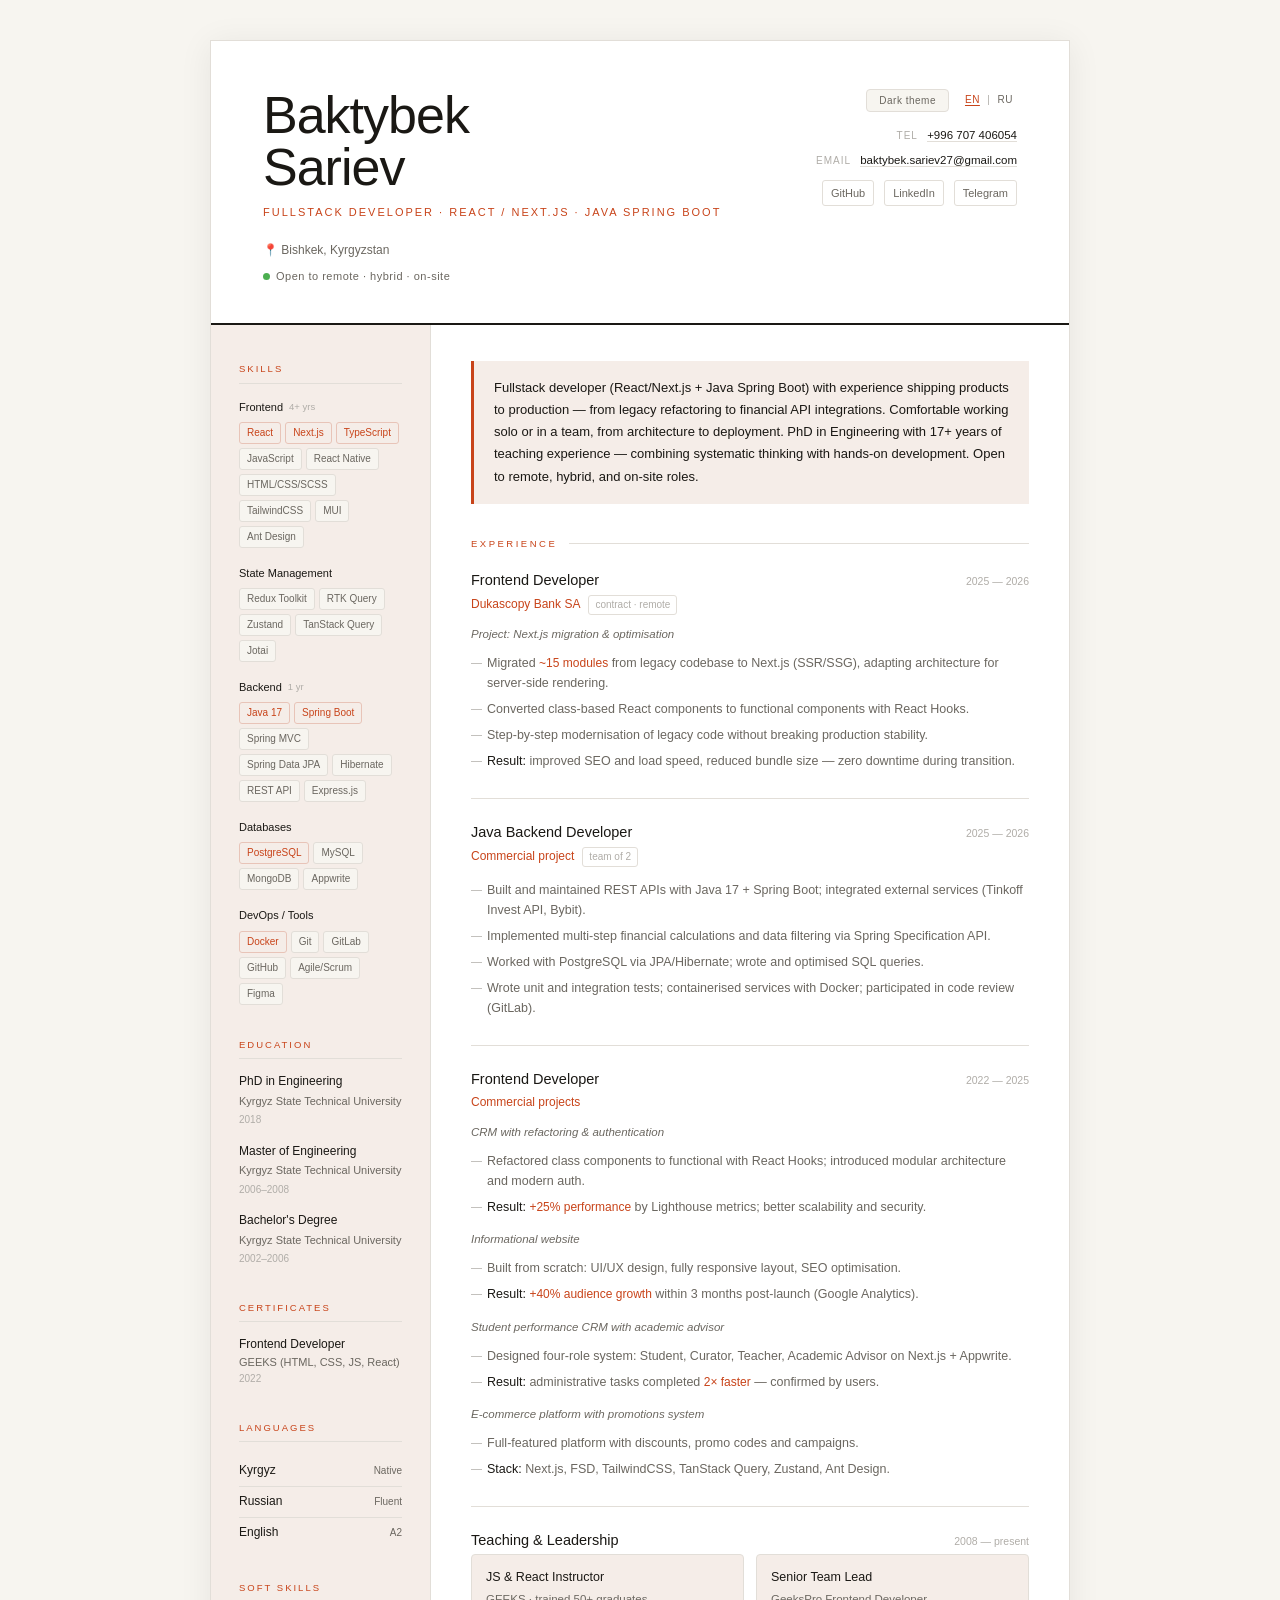
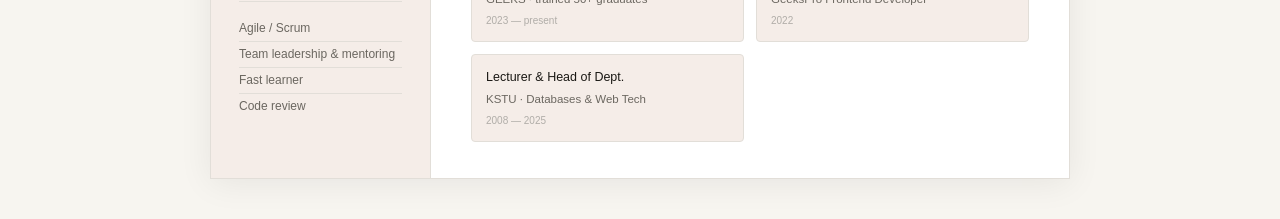
==== commit 0397b6d3: "update design" ====
--- a/index.html
+++ b/index.html
@@ -1,471 +1,460 @@
 <!DOCTYPE html>
 <html lang="en">
 <head>
-    <meta charset="UTF-8">
-    <meta name="viewport" content="width=device-width, initial-scale=1.0">
-    <title>Бактыбек Сариев - Fullstack-разработчик</title>
-    <link rel="stylesheet" href="styles.css">
-    <script src="script.js" defer></script>
+  <meta charset="UTF-8">
+  <meta name="viewport" content="width=device-width, initial-scale=1.0">
+  <title>Baktybek Sariev — Fullstack Developer</title>
+  <link rel="stylesheet" href="styles.css">
+  <script src="script.js" defer></script>
 </head>
 <body class="theme-light">
 <div class="page">
-    <div class="header">
-        <div class="header-name">
-            <h1 data-lang-block="ru" style="display:none;">Бактыбек <br>Сариев</h1>
-            <h1 data-lang-block="en">Baktybek <br>Sariev</h1>
-            <div class="header-title" data-lang-block="ru" style="display:none;">Fullstack-разработчик</div>
-            <div class="header-title" data-lang-block="en">Fullstack Developer</div>
-        </div>
-        <div class="header-photo">
-            <img src="./BIS.jpg" alt="Бактыбек Сариев">
-        </div>
-        <div class="header-contacts">
-            <div>
-                <strong data-lang-block="ru" style="display:none;">Телефон:</strong>
-                <strong data-lang-block="en">Phone:</strong>
-                <a href="tel:+996707406054">+996 707 406054</a>
-            </div>
-            <div>
-                <strong>Email:</strong>
-                <a href="mailto:baktybek.sariev27@gmail.com">baktybek.sariev27@gmail.com</a>
-            </div>
-            <div>
-                <strong data-lang-block="ru" style="display:none;">Портфолио:</strong>
-                <strong data-lang-block="en">Portfolio:</strong>
-                <a href="https://github.com/baktybeks" target="_blank">GitHub</a> |
-                <a href="https://www.linkedin.com/in/baktybek-sariev/" target="_blank">LinkedIn</a> |
-                <a href="https://t.me/SBaktybek" target="_blank">Telegram</a>
-            </div>
-            <div class="header-actions">
-                <button class="theme-toggle" type="button" data-lang-block="ru" style="display:none;">Тёмная тема
-                </button>
-                <button class="theme-toggle" type="button" data-lang-block="en">Dark theme</button>
-                <div class="lang-switch">
-                    <a href="#" class="lang-active" data-lang="en">EN</a>
-                    <span>|</span>
-                    <a href="#" data-lang="ru">RU</a>
-                </div>
-            </div>
-        </div>
+
+  <!-- HEADER -->
+  <div class="header">
+    <div class="header-left">
+      <div>
+        <div class="header-name" data-lang-block="ru" style="display:none;">Бактыбек<br>Сариев</div>
+        <div class="header-name" data-lang-block="en">Baktybek<br>Sariev</div>
+        <div class="header-title" data-lang-block="ru" style="display:none;">Fullstack-разработчик · React / Next.js · Java Spring Boot</div>
+        <div class="header-title" data-lang-block="en">Fullstack Developer · React / Next.js · Java Spring Boot</div>
+      </div>
+      <div>
+        <div class="header-location" data-lang-block="ru" style="display:none;">📍 Бишкек, Кыргызстан</div>
+        <div class="header-location" data-lang-block="en">📍 Bishkek, Kyrgyzstan</div>
+        <div class="header-availability">
+          <span class="avail-dot"></span>
+          <span data-lang-block="ru" style="display:none;">Открыт к remote · hybrid · офис</span>
+          <span data-lang-block="en">Open to remote · hybrid · on-site</span>
+        </div>
+      </div>
     </div>
-
-    <!-- КРАТКОЕ ОПИСАНИЕ / SUMMARY -->
-    <div class="section-row">
-        <div class="section-label" data-lang-block="ru" style="display:none;">Краткое<br>описание</div>
-        <div class="section-label" data-lang-block="en">Summary</div>
-        <div class="section-content" data-lang-block="ru" style="display:none;">
-            Fullstack-разработчик с 4+ годами практического опыта в создании веб-приложений и пользовательских
-            интерфейсов.
-            Специализируюсь на React, Next.js, TypeScript. Имею 1 год коммерческого опыта в backend-разработке на Java
-            17 + Spring Boot:
-            REST API, интеграции с внешними сервисами, JPA/Hibernate, PostgreSQL.
-            Руководил разработкой коммерческих проектов и внутренних CRM-систем, занимался менторством и обучением
-            разработчиков.
-            Кандидат технических наук, более 17 лет преподавательского опыта, умею сочетать академические знания и
-            практику разработки.
-        </div>
-        <div class="section-content" data-lang-block="en">
-            Fullstack developer with 4+ years of hands-on experience building web applications and user interfaces,
-            focused on
-            React, Next.js and TypeScript. 1 year of commercial backend experience with Java 17 + Spring Boot:
-            REST API development, external service integrations, JPA/Hibernate, PostgreSQL.
-            Led development of commercial products and internal CRM systems, and mentored developers.
-            PhD in Engineering and 17+ years of teaching experience, combining strong academic background with practical
-            software development.
-        </div>
+    <div class="header-right">
+      <div class="header-controls">
+        <button type="button" class="theme-toggle" data-lang-block="ru" style="display:none;">Тёмная тема</button>
+        <button type="button" class="theme-toggle" data-lang-block="en">Dark theme</button>
+        <div class="lang-switch">
+          <a href="#" data-lang="en" class="lang-active">EN</a>
+          <span style="color:var(--ink-faint);">|</span>
+          <a href="#" data-lang="ru">RU</a>
+        </div>
+      </div>
+      <div class="contact-item">
+        <span class="contact-label" data-lang-block="ru" style="display:none;">Тел</span>
+        <span class="contact-label" data-lang-block="en">Tel</span>
+        <a href="tel:+996707406054">+996 707 406054</a>
+      </div>
+      <div class="contact-item">
+        <span class="contact-label">Email</span>
+        <a href="mailto:baktybek.sariev27@gmail.com">baktybek.sariev27@gmail.com</a>
+      </div>
+      <div class="header-links">
+        <a href="https://github.com/baktybeks" target="_blank" rel="noopener noreferrer">GitHub</a>
+        <a href="https://www.linkedin.com/in/baktybek-sariev/" target="_blank" rel="noopener noreferrer">LinkedIn</a>
+        <a href="https://t.me/SBaktybek" target="_blank" rel="noopener noreferrer">Telegram</a>
+      </div>
     </div>
-
-    <hr class="divider">
-
-    <!-- НАВЫКИ / SKILLS -->
-    <div class="section-row">
-        <div class="section-label" data-lang-block="ru" style="display:none;">Навыки</div>
-        <div class="section-label" data-lang-block="en">Skills</div>
-        <div class="section-content">
-            <div class="skills-grid">
-                <div class="skills-col">
-                    NextJS<br>
-                    React<br>
-                    React Native<br>
-                    React Capacitor<br>
-                    TypeScript<br>
-                    JavaScript<br>
-                    HTML, CSS, SCSS<br>
-                    TailwindCSS<br>
-                    MUI<br>
-                    Ant Design
-                </div>
-
-                <div class="skills-col">
-                    Redux<br>
-                    Redux Toolkit<br>
-                    RTK Query<br>
-                    Zustand<br>
-                    Jotai
-                </div>
-
-                <div class="skills-col">
-                    Java 17<br>
-                    Spring Boot<br>
-                    Spring MVC<br>
-                    Spring Data JPA<br>
-                    Hibernate<br>
-                    Express JS<br>
-                    REST API
-                </div>
-
-                <div class="skills-col">
-                    MySQL<br>
-                    PostgreSQL<br>
-                    MongoDB<br>
-                    Appwrite<br>
-                    GitHub<br>
-                    GitLab<br>
-                    Bitbucket<br>
-                    Docker
-                </div>
-
-                <div class="skills-col">
-                    Figma<br>
-                    Photoshop<br>
-                    CorelDraw<br>
-                    MS Excel (data analysis)<br>
-                    Agile / Scrum
-                </div>
-            </div>
-        </div>
-    </div>
-
-    <hr class="divider">
-
-    <!-- ОПЫТ / EXPERIENCE -->
-    <div class="section-row">
-        <div class="section-label" data-lang-block="ru" style="display:none;">Опыт</div>
-        <div class="section-label" data-lang-block="en">Experience</div>
-        <div class="section-content">
-
-            <!-- RU EXPERIENCE -->
-            <div data-lang-block="ru" style="display:none;">
-
-                <!-- Dukascopy -->
-                <div class="exp-block">
-                    <div class="exp-header">Frontend-разработчик | Dukascopy Bank SA | 2025–2026</div>
-                    <div class="exp-project">Проект: Оптимизация и миграция на Next.js</div>
-                    <ul class="exp-list">
-                        <li>Проведение рефакторинга существующей кодовой базы для повышения читаемости, поддержки и
-                            соответствия современным стандартам разработки.
-                        </li>
-                        <li>Миграция legacy-кода и устаревших компонентов на Next.js, с адаптацией архитектуры под
-                            серверный рендеринг (SSR) и статическую генерацию (SSG).
-                        </li>
-                        <li>Рефакторинг классовых React-компонентов в функциональные с активным использованием React
-                            Hooks.
-                        </li>
-                        <li>Работа с унаследованным кодом: анализ, документирование и поэтапная модернизация без
-                            нарушения стабильности продакшн-среды.
-                        </li>
-                        <li><b>Достижения:</b> Успешная миграция ключевых модулей на Next.js — улучшение SEO и скорости
-                            загрузки. Повышение производительности за счёт оптимизации рендеринга и сокращения бандла.
-                            Стабильный переход на современный стек без простоев.
-                        </li>
-                    </ul>
-                </div>
-
-                <!-- Java Backend -->
-                <div class="exp-block">
-                    <div class="exp-header">Java Backend-разработчик | 2025–2026</div>
-                    <ul class="exp-list">
-                        <li>Разработка и поддержка REST API на Java 17 + Spring Boot, интеграции с внешними сервисами
-                            (Tinkoff Invest API, Bybit).
-                        </li>
-                        <li>Реализация бизнес-логики: двухэтапный расчёт финансовых показателей, фильтрация данных через
-                            Spring Specification API.
-                        </li>
-                        <li>Работа с PostgreSQL через JPA/Hibernate, написание и оптимизация SQL-запросов.</li>
-                        <li>Написание unit и integration тестов, контейнеризация сервисов через Docker.</li>
-                        <li>Участие в code review, работа с Git (GitLab).</li>
-                        <li><b>Технологии:</b> Java 17, Spring Boot, Spring MVC, Spring Data JPA, Hibernate, PostgreSQL,
-                            Docker, Git.
-                        </li>
-                    </ul>
-                </div>
-
-                <!-- 2022-2025 -->
-                <div class="exp-block">
-                    <div class="exp-header">Frontend-разработчик | 2022–2025</div>
-                    <ul class="exp-list">
-                        <li>Участвовал в разработке веб-приложений.</li>
-                        <li>Разрабатывал закрытые CRM-системы для внутреннего использования.</li>
-                    </ul>
-
-                    <div class="exp-project">Проект 1: CRM-система с рефакторингом и авторизацией</div>
-                    <ul class="exp-list">
-                        <li>Провёл комплексный рефакторинг, мигрировав классовые компоненты на функциональные с React
-                            Hooks.
-                        </li>
-                        <li>Разработал безопасные страницы авторизации с современными механизмами аутентификации.</li>
-                        <li>Создал модульную архитектуру для повышения читаемости и поддержки кода.</li>
-                        <li><b>Технологии:</b> React, JavaScript, HTML/CSS. <b>Результат:</b> +25% производительности,
-                            улучшение масштабируемости и безопасности.
-                        </li>
-                    </ul>
-
-                    <div class="exp-project">Проект 2: Информационный веб-сайт</div>
-                    <ul class="exp-list">
-                        <li>Разработал сайт с нуля, включая UI/UX проектирование; реализовал полностью адаптивный
-                            дизайн.
-                        </li>
-                        <li>Оптимизировал производительность и SEO.</li>
-                        <li><b>Технологии:</b> React, JavaScript, CSS3, HTML5. <b>Результат:</b> рост аудитории на 40%.
-                        </li>
-                    </ul>
-
-                    <div class="exp-project">Проект 3: CRM-система учёта успеваемости с академическим советником</div>
-                    <ul class="exp-list">
-                        <li>Спроектировал систему с четырёхуровневой архитектурой: Студент, Куратор, Преподаватель,
-                            Академический советник.
-                        </li>
-                        <li>Интегрировал облачную базу данных для масштабируемости и надёжности.</li>
-                        <li><b>Технологии:</b> Next.js, FSD, Appwrite, Ant Design. <b>Результат:</b> -50% времени на
-                            административные задачи.
-                        </li>
-                    </ul>
-
-                    <div class="exp-project">Проект 4: E-Commerce платформа с системой акций</div>
-                    <ul class="exp-list">
-                        <li>Разработал полнофункциональную платформу с системой акций, скидок и промо-кодов.</li>
-                        <li>Интегрировал систему управления состоянием; создал адаптивный интерфейс.</li>
-                        <li><b>Технологии:</b> Next.js, FSD, TailwindCSS, TanStack Query, Zustand, Ant Design.</li>
-                    </ul>
-
-                    <div class="exp-project">Старший тимлид | GeeksPro Frontend Developer | 2022</div>
-                    <ul class="exp-list">
-                        <li>Руководство командой frontend-разработчиков, координация проектов, менторство.</li>
-                    </ul>
-
-                    <div class="exp-project">Преподаватель JavaScript и React | GEEKS | 2023 — настоящее время</div>
-                    <ul class="exp-list">
-                        <li>Ведение курсов по frontend-технологиям, подготовка 50+ выпускников.</li>
-                    </ul>
-
-                    <div class="exp-project">Преподаватель и заведующий кафедрой | КГТУ | 2008–2025</div>
-                    <ul class="exp-list">
-                        <li>Преподавание баз данных и веб-технологий, руководство кафедрой.</li>
-                    </ul>
-                </div>
-            </div>
-
-            <!-- EN EXPERIENCE -->
-            <div data-lang-block="en">
-
-                <!-- Dukascopy -->
-                <div class="exp-block">
-                    <div class="exp-header">Frontend Developer | Dukascopy Bank SA | 2025–2026</div>
-                    <div class="exp-project">Project: Optimization and migration to Next.js</div>
-                    <ul class="exp-list">
-                        <li>Refactored legacy codebase to improve readability, maintainability and alignment with modern
-                            development standards.
-                        </li>
-                        <li>Migrated legacy components and pages to Next.js with SSR and SSG, adapting architecture for
-                            better performance.
-                        </li>
-                        <li>Converted class-based React components to functional components with React Hooks.</li>
-                        <li>Worked with legacy code: analysis, documenting and step-by-step modernization without
-                            breaking production stability.
-                        </li>
-                        <li><b>Achievements:</b> Successful migration of key modules to Next.js, improving SEO and
-                            loading speed, reducing bundle size and improving rendering performance.
-                        </li>
-                    </ul>
-                </div>
-
-                <!-- Java Backend -->
-                <div class="exp-block">
-                    <div class="exp-header">Java Backend Developer | 2025–2026</div>
-                    <ul class="exp-list">
-                        <li>Developed and maintained REST APIs using Java 17 + Spring Boot, integrated with external
-                            services (Tinkoff Invest API, Bybit).
-                        </li>
-                        <li>Implemented business logic including multi-step financial calculations and data filtering
-                            via Spring Specification API.
-                        </li>
-                        <li>Worked with PostgreSQL via JPA/Hibernate, wrote and optimized SQL queries.</li>
-                        <li>Wrote unit and integration tests; containerized services with Docker.</li>
-                        <li>Participated in code review, worked with Git (GitLab).</li>
-                        <li><b>Stack:</b> Java 17, Spring Boot, Spring MVC, Spring Data JPA, Hibernate, PostgreSQL,
-                            Docker, Git.
-                        </li>
-                    </ul>
-                </div>
-
-                <!-- 2022-2025 -->
-                <div class="exp-block">
-                    <div class="exp-header">Frontend Developer | 2022–2025</div>
-                    <ul class="exp-list">
-                        <li>Participated in development of web applications.</li>
-                        <li>Developed internal CRM systems for business processes.</li>
-                    </ul>
-
-                    <div class="exp-project">Project 1: CRM system with refactoring and authentication</div>
-                    <ul class="exp-list">
-                        <li>Performed comprehensive refactoring, migrating class components to functional ones using
-                            React Hooks.
-                        </li>
-                        <li>Developed secure authentication pages with modern auth mechanisms.</li>
-                        <li>Introduced modular architecture to improve readability and maintainability.</li>
-                        <li><b>Stack:</b> React, JavaScript, HTML/CSS. <b>Result:</b> +25% performance, better
-                            scalability and security.
-                        </li>
-                    </ul>
-
-                    <div class="exp-project">Project 2: Informational website</div>
-                    <ul class="exp-list">
-                        <li>Built a marketing website from scratch including UI/UX design and fully responsive layout.
-                        </li>
-                        <li>Optimized performance and SEO.</li>
-                        <li><b>Stack:</b> React, JavaScript, CSS3, HTML5. <b>Result:</b> +40% audience growth.</li>
-                    </ul>
-
-                    <div class="exp-project">Project 3: Student performance CRM with academic advisor</div>
-                    <ul class="exp-list">
-                        <li>Designed a four-role architecture: Student, Curator, Teacher, Academic Advisor.</li>
-                        <li>Integrated cloud database for scalability and reliability.</li>
-                        <li><b>Stack:</b> Next.js, FSD, Appwrite, Ant Design. <b>Result:</b> 50% reduction of time spent
-                            on administrative tasks.
-                        </li>
-                    </ul>
-
-                    <div class="exp-project">Project 4: E-commerce platform with promotions system</div>
-                    <ul class="exp-list">
-                        <li>Developed a full-featured e-commerce platform with discounts, promo codes and campaigns.
-                        </li>
-                        <li>Implemented state management and responsive UI.</li>
-                        <li><b>Stack:</b> Next.js, FSD, TailwindCSS, TanStack Query, Zustand, Ant Design.</li>
-                    </ul>
-
-                    <div class="exp-project">Senior Team Lead | GeeksPro Frontend Developer | 2022</div>
-                    <ul class="exp-list">
-                        <li>Led a frontend team, coordinated development and mentored developers.</li>
-                    </ul>
-
-                    <div class="exp-project">JavaScript & React Instructor | GEEKS | 2023 — present</div>
-                    <ul class="exp-list">
-                        <li>Delivered frontend courses and trained 50+ graduates.</li>
-                    </ul>
-
-                    <div class="exp-project">Lecturer & Head of Department | KSTU | 2008–2025</div>
-                    <ul class="exp-list">
-                        <li>Taught databases and web technologies, managed the department.</li>
-                    </ul>
-                </div>
-            </div>
-        </div>
-    </div>
-
-    <hr class="divider">
-
-    <!-- ОБРАЗОВАНИЕ / EDUCATION -->
-    <div class="section-row">
-        <div class="section-label" data-lang-block="ru" style="display:none;">Образование</div>
-        <div class="section-label" data-lang-block="en">Education</div>
-        <div class="section-content">
-
-            <div data-lang-block="ru" style="display:none;">
-                <div class="edu-row">
-                    <div class="edu-degree">Кыргызский государственный технический университет</div>
-                    <div class="edu-year">2018</div>
-                </div>
-                <div class="edu-uni">Кандидат технических наук</div>
-                <div class="edu-row">
-                    <div class="edu-degree">Кыргызский государственный технический университет</div>
-                    <div class="edu-year">2006–2008</div>
-                </div>
-                <div class="edu-uni">Магистр техники и технологии</div>
-                <div class="edu-row">
-                    <div class="edu-degree">Кыргызский государственный технический университет</div>
-                    <div class="edu-year">2002–2006</div>
-                </div>
-                <div class="edu-uni">Бакалавриат</div>
-            </div>
-
-            <div data-lang-block="en">
-                <div class="edu-row">
-                    <div class="edu-degree">Kyrgyz State Technical University</div>
-                    <div class="edu-year">2018</div>
-                </div>
-                <div class="edu-uni">PhD in Engineering</div>
-                <div class="edu-row">
-                    <div class="edu-degree">Kyrgyz State Technical University</div>
-                    <div class="edu-year">2006–2008</div>
-                </div>
-                <div class="edu-uni">Master of Engineering and Technology</div>
-                <div class="edu-row">
-                    <div class="edu-degree">Kyrgyz State Technical University</div>
-                    <div class="edu-year">2002–2006</div>
-                </div>
-                <div class="edu-uni">Bachelor's degree</div>
-            </div>
-        </div>
-    </div>
-
-    <hr class="divider">
-
-    <!-- SOFT SKILLS -->
-    <div class="section-row">
-        <div class="section-label">Soft Skills</div>
-        <div class="section-content">
-            <ul class="soft-list" data-lang-block="ru" style="display:none;">
-                <li>Знание методологий Agile/Scrum.</li>
-                <li>Сильные навыки работы в команде и ведения переговоров.</li>
-                <li>Способность быстро адаптироваться и осваивать новые технологии.</li>
-            </ul>
-            <ul class="soft-list" data-lang-block="en">
-                <li>Knowledge of Agile/Scrum methodologies.</li>
-                <li>Strong teamwork and communication skills.</li>
-                <li>Ability to quickly adapt and learn new technologies.</li>
-            </ul>
-        </div>
-    </div>
-
-    <hr class="divider">
-
-    <!-- СЕРТИФИКАТЫ + ЯЗЫКИ / CERTIFICATES + LANGUAGES -->
-    <div class="section-row">
-        <div class="section-label" data-lang-block="ru" style="display:none;">Сертификаты</div>
-        <div class="section-label" data-lang-block="en">Certificates</div>
-        <div class="section-content">
-            <div class="certs-langs">
-                <div>
-                    <div class="cert-item" data-lang-block="ru" style="display:none;"><strong>Frontend Developer,
-                        GEEKS</strong>
-                        (HTML, CSS, JavaScript, React) | 2022
-                    </div>
-                    <div class="cert-item" data-lang-block="en">
-                        <strong>Frontend Developer, GEEKS</strong> (HTML, CSS, JavaScript, React) | 2022
-                    </div>
-                    <div class="cert-org">The Project Management Institute</div>
-                    <br>
-                    <div class="cert-item"><strong>Data Analytics Bootcamp</strong> | 2022</div>
-                    <div class="cert-org">Innovation Centre of Digital Competences</div>
-                </div>
-                <div>
-                    <div style="font-weight:700;font-size:8.5pt;text-transform:uppercase;letter-spacing:0.5px;margin-bottom:4px;"
-                         data-lang-block="ru" style="display:none;">Языки
-                    </div>
-                    <div style="font-weight:700;font-size:8.5pt;text-transform:uppercase;letter-spacing:0.5px;margin-bottom:4px;display:none;"
-                         data-lang-block="en">Languages
-                    </div>
-                    <div class="lang-item" data-lang-block="ru" style="display:none;"><b>Кыргызский:</b> родной</div>
-                    <div class="lang-item" data-lang-block="ru" style="display:none;"><b>Русский:</b> свободный</div>
-                    <div class="lang-item" data-lang-block="ru" style="display:none;"><b>Английский:</b> A2</div>
-
-                    <div class="lang-item" data-lang-block="en"><b>Kyrgyz:</b> native</div>
-                    <div class="lang-item" data-lang-block="en"><b>Russian:</b> fluent</div>
-                    <div class="lang-item" data-lang-block="en"><b>English:</b> A2</div>
-                </div>
-            </div>
-        </div>
-    </div>
+  </div>
+
+  <div class="body-wrap" data-lang-block="ru" style="display:none">
+  <div class="body">
+
+    <!-- SIDEBAR RU -->
+    <aside class="sidebar">
+      <div class="sidebar-section">
+        <div class="sidebar-heading">Навыки</div>
+        <div class="skill-group">
+          <div class="skill-group-name">Фронтенд <span class="years">4+ лет</span></div>
+          <div class="skill-tags">
+            <span class="tag primary">React</span>
+            <span class="tag primary">Next.js</span>
+            <span class="tag primary">TypeScript</span>
+            <span class="tag">JavaScript</span>
+            <span class="tag">React Native</span>
+            <span class="tag">HTML/CSS/SCSS</span>
+            <span class="tag">TailwindCSS</span>
+            <span class="tag">MUI</span>
+            <span class="tag">Ant Design</span>
+          </div>
+        </div>
+        <div class="skill-group">
+          <div class="skill-group-name">Управление состоянием</div>
+          <div class="skill-tags">
+            <span class="tag">Redux Toolkit</span>
+            <span class="tag">RTK Query</span>
+            <span class="tag">Zustand</span>
+            <span class="tag">TanStack Query</span>
+            <span class="tag">Jotai</span>
+          </div>
+        </div>
+        <div class="skill-group">
+          <div class="skill-group-name">Бэкенд <span class="years">1 год</span></div>
+          <div class="skill-tags">
+            <span class="tag primary">Java 17</span>
+            <span class="tag primary">Spring Boot</span>
+            <span class="tag">Spring MVC</span>
+            <span class="tag">Spring Data JPA</span>
+            <span class="tag">Hibernate</span>
+            <span class="tag">REST API</span>
+            <span class="tag">Express.js</span>
+          </div>
+        </div>
+        <div class="skill-group">
+          <div class="skill-group-name">Базы данных</div>
+          <div class="skill-tags">
+            <span class="tag primary">PostgreSQL</span>
+            <span class="tag">MySQL</span>
+            <span class="tag">MongoDB</span>
+            <span class="tag">Appwrite</span>
+          </div>
+        </div>
+        <div class="skill-group">
+          <div class="skill-group-name">DevOps / инструменты</div>
+          <div class="skill-tags">
+            <span class="tag primary">Docker</span>
+            <span class="tag">Git</span>
+            <span class="tag">GitLab</span>
+            <span class="tag">GitHub</span>
+            <span class="tag">Agile/Scrum</span>
+            <span class="tag">Figma</span>
+          </div>
+        </div>
+      </div>
+      <div class="sidebar-section">
+        <div class="sidebar-heading">Образование</div>
+        <div class="edu-item">
+          <div class="edu-degree">Кандидат технических наук</div>
+          <div class="edu-school">Кыргызский государственный технический университет</div>
+          <div class="edu-year">2018</div>
+        </div>
+        <div class="edu-item">
+          <div class="edu-degree">Магистр техники и технологии</div>
+          <div class="edu-school">Кыргызский государственный технический университет</div>
+          <div class="edu-year">2006–2008</div>
+        </div>
+        <div class="edu-item">
+          <div class="edu-degree">Бакалавриат</div>
+          <div class="edu-school">Кыргызский государственный технический университет</div>
+          <div class="edu-year">2002–2006</div>
+        </div>
+      </div>
+      <div class="sidebar-section">
+        <div class="sidebar-heading">Сертификаты</div>
+        <div class="cert-item-s">
+          <div class="cert-name">Frontend Developer</div>
+          <div class="cert-org">GEEKS (HTML, CSS, JS, React)</div>
+          <div class="cert-year">2022</div>
+        </div>
+      </div>
+      <div class="sidebar-section">
+        <div class="sidebar-heading">Языки</div>
+        <div class="lang-item-s"><span class="lang-name">Кыргызский</span><span class="lang-level">родной</span></div>
+        <div class="lang-item-s"><span class="lang-name">Русский</span><span class="lang-level">свободный</span></div>
+        <div class="lang-item-s"><span class="lang-name">Английский</span><span class="lang-level">A2</span></div>
+      </div>
+      <div class="sidebar-section">
+        <div class="sidebar-heading">Гибкие навыки</div>
+        <div class="soft-item">Agile / Scrum</div>
+        <div class="soft-item">Лидерство в команде и менторство</div>
+        <div class="soft-item">Быстрое обучение</div>
+        <div class="soft-item">Code review</div>
+      </div>
+    </aside>
+
+    <!-- MAIN RU -->
+    <main class="main">
+      <div class="summary">
+        Fullstack-разработчик (React/Next.js + Java Spring Boot) с опытом вывода продуктов в production — от рефакторинга legacy до интеграций финансовых API. Комфортно работаю самостоятельно или в команде: от архитектуры до деплоя. Кандидат технических наук, 17+ лет преподавания — сочетаю системное мышление и практику разработки. Открыт к remote, hybrid и офисным форматам.
+      </div>
+      <div class="section">
+        <div class="section-heading">Опыт</div>
+        <div class="exp-block">
+          <div class="exp-top">
+            <div class="exp-role">Frontend-разработчик</div>
+            <div class="exp-period">2025 — 2026</div>
+          </div>
+          <div class="exp-company">
+            Dukascopy Bank SA
+            <span class="exp-type">контракт · удалённо</span>
+          </div>
+          <div class="exp-project">Проект: миграция на Next.js и оптимизация</div>
+          <ul class="exp-list">
+            <li>Мигрировал <span class="metric">~15 модулей</span> из legacy на Next.js (SSR/SSG), адаптируя архитектуру под серверный рендеринг.</li>
+            <li>Перевёл классовые React-компоненты на функциональные с React Hooks.</li>
+            <li>Поэтапная модернизация legacy-кода без простоев в production.</li>
+            <li><strong>Результат:</strong> улучшение SEO и скорости загрузки, меньший бандл — нулевой downtime при переходе.</li>
+          </ul>
+        </div>
+        <div class="exp-block">
+          <div class="exp-top">
+            <div class="exp-role">Java Backend-разработчик</div>
+            <div class="exp-period">2025 — 2026</div>
+          </div>
+          <div class="exp-company">
+            Коммерческий проект
+            <span class="exp-type">команда из 2</span>
+          </div>
+          <ul class="exp-list">
+            <li>REST API на Java 17 + Spring Boot; интеграции с внешними сервисами (Tinkoff Invest API, Bybit).</li>
+            <li>Многошаговые финансовые расчёты и фильтрация данных через Spring Specification API.</li>
+            <li>PostgreSQL через JPA/Hibernate; написание и оптимизация SQL.</li>
+            <li>Unit и integration-тесты; Docker; code review (GitLab).</li>
+          </ul>
+        </div>
+        <div class="exp-block">
+          <div class="exp-top">
+            <div class="exp-role">Frontend-разработчик</div>
+            <div class="exp-period">2022 — 2025</div>
+          </div>
+          <div class="exp-company">Коммерческие проекты</div>
+          <div class="exp-project">CRM: рефакторинг и авторизация</div>
+          <ul class="exp-list">
+            <li>Рефакторинг классовых компонентов в функциональные; модульная архитектура и современная авторизация.</li>
+            <li><strong>Результат:</strong> <span class="metric">+25% к производительности</span> по Lighthouse; масштабируемость и безопасность.</li>
+          </ul>
+          <div class="exp-project">Информационный сайт</div>
+          <ul class="exp-list">
+            <li>С нуля: UI/UX, адаптивная вёрстка, SEO.</li>
+            <li><strong>Результат:</strong> <span class="metric">+40% рост аудитории</span> за 3 месяца после запуска (Google Analytics).</li>
+          </ul>
+          <div class="exp-project">CRM успеваемости с академическим советником</div>
+          <ul class="exp-list">
+            <li>Четыре роли: студент, куратор, преподаватель, академический советник на Next.js + Appwrite.</li>
+            <li><strong>Результат:</strong> административные задачи выполняются <span class="metric">в 2 раза быстрее</span> — подтверждено пользователями.</li>
+          </ul>
+          <div class="exp-project">E-commerce с системой акций</div>
+          <ul class="exp-list">
+            <li>Платформа со скидками, промокодами и кампаниями.</li>
+            <li><strong>Стек:</strong> Next.js, FSD, TailwindCSS, TanStack Query, Zustand, Ant Design.</li>
+          </ul>
+        </div>
+        <div class="exp-block">
+          <div class="exp-top">
+            <div class="exp-role">Преподавание и лидерство</div>
+            <div class="exp-period">2008 — наст. время</div>
+          </div>
+          <div class="teach-block">
+            <div class="teach-item">
+              <div class="teach-role">Преподаватель JS и React</div>
+              <div class="teach-org">GEEKS · 50+ выпускников</div>
+              <div class="teach-period">2023 — наст. время</div>
+            </div>
+            <div class="teach-item">
+              <div class="teach-role">Старший тимлид</div>
+              <div class="teach-org">GeeksPro Frontend Developer</div>
+              <div class="teach-period">2022</div>
+            </div>
+            <div class="teach-item">
+              <div class="teach-role">Преподаватель и зав. кафедрой</div>
+              <div class="teach-org">КГТУ · БД и веб-технологии</div>
+              <div class="teach-period">2008 — 2025</div>
+            </div>
+          </div>
+        </div>
+      </div>
+    </main>
+  </div>
+  </div>
+
+  <div class="body-wrap" data-lang-block="en">
+  <div class="body">
+
+    <!-- SIDEBAR EN -->
+    <aside class="sidebar">
+      <div class="sidebar-section">
+        <div class="sidebar-heading">Skills</div>
+        <div class="skill-group">
+          <div class="skill-group-name">Frontend <span class="years">4+ yrs</span></div>
+          <div class="skill-tags">
+            <span class="tag primary">React</span>
+            <span class="tag primary">Next.js</span>
+            <span class="tag primary">TypeScript</span>
+            <span class="tag">JavaScript</span>
+            <span class="tag">React Native</span>
+            <span class="tag">HTML/CSS/SCSS</span>
+            <span class="tag">TailwindCSS</span>
+            <span class="tag">MUI</span>
+            <span class="tag">Ant Design</span>
+          </div>
+        </div>
+        <div class="skill-group">
+          <div class="skill-group-name">State Management</div>
+          <div class="skill-tags">
+            <span class="tag">Redux Toolkit</span>
+            <span class="tag">RTK Query</span>
+            <span class="tag">Zustand</span>
+            <span class="tag">TanStack Query</span>
+            <span class="tag">Jotai</span>
+          </div>
+        </div>
+        <div class="skill-group">
+          <div class="skill-group-name">Backend <span class="years">1 yr</span></div>
+          <div class="skill-tags">
+            <span class="tag primary">Java 17</span>
+            <span class="tag primary">Spring Boot</span>
+            <span class="tag">Spring MVC</span>
+            <span class="tag">Spring Data JPA</span>
+            <span class="tag">Hibernate</span>
+            <span class="tag">REST API</span>
+            <span class="tag">Express.js</span>
+          </div>
+        </div>
+        <div class="skill-group">
+          <div class="skill-group-name">Databases</div>
+          <div class="skill-tags">
+            <span class="tag primary">PostgreSQL</span>
+            <span class="tag">MySQL</span>
+            <span class="tag">MongoDB</span>
+            <span class="tag">Appwrite</span>
+          </div>
+        </div>
+        <div class="skill-group">
+          <div class="skill-group-name">DevOps / Tools</div>
+          <div class="skill-tags">
+            <span class="tag primary">Docker</span>
+            <span class="tag">Git</span>
+            <span class="tag">GitLab</span>
+            <span class="tag">GitHub</span>
+            <span class="tag">Agile/Scrum</span>
+            <span class="tag">Figma</span>
+          </div>
+        </div>
+      </div>
+      <div class="sidebar-section">
+        <div class="sidebar-heading">Education</div>
+        <div class="edu-item">
+          <div class="edu-degree">PhD in Engineering</div>
+          <div class="edu-school">Kyrgyz State Technical University</div>
+          <div class="edu-year">2018</div>
+        </div>
+        <div class="edu-item">
+          <div class="edu-degree">Master of Engineering</div>
+          <div class="edu-school">Kyrgyz State Technical University</div>
+          <div class="edu-year">2006–2008</div>
+        </div>
+        <div class="edu-item">
+          <div class="edu-degree">Bachelor's Degree</div>
+          <div class="edu-school">Kyrgyz State Technical University</div>
+          <div class="edu-year">2002–2006</div>
+        </div>
+      </div>
+      <div class="sidebar-section">
+        <div class="sidebar-heading">Certificates</div>
+        <div class="cert-item-s">
+          <div class="cert-name">Frontend Developer</div>
+          <div class="cert-org">GEEKS (HTML, CSS, JS, React)</div>
+          <div class="cert-year">2022</div>
+        </div>
+      </div>
+      <div class="sidebar-section">
+        <div class="sidebar-heading">Languages</div>
+        <div class="lang-item-s"><span class="lang-name">Kyrgyz</span><span class="lang-level">Native</span></div>
+        <div class="lang-item-s"><span class="lang-name">Russian</span><span class="lang-level">Fluent</span></div>
+        <div class="lang-item-s"><span class="lang-name">English</span><span class="lang-level">A2</span></div>
+      </div>
+      <div class="sidebar-section">
+        <div class="sidebar-heading">Soft Skills</div>
+        <div class="soft-item">Agile / Scrum</div>
+        <div class="soft-item">Team leadership &amp; mentoring</div>
+        <div class="soft-item">Fast learner</div>
+        <div class="soft-item">Code review</div>
+      </div>
+    </aside>
+
+    <!-- MAIN EN -->
+    <main class="main">
+      <div class="summary">
+        Fullstack developer (React/Next.js + Java Spring Boot) with experience shipping products to production — from legacy refactoring to financial API integrations. Comfortable working solo or in a team, from architecture to deployment. PhD in Engineering with 17+ years of teaching experience — combining systematic thinking with hands-on development. Open to remote, hybrid, and on-site roles.
+      </div>
+      <div class="section">
+        <div class="section-heading">Experience</div>
+        <div class="exp-block">
+          <div class="exp-top">
+            <div class="exp-role">Frontend Developer</div>
+            <div class="exp-period">2025 — 2026</div>
+          </div>
+          <div class="exp-company">
+            Dukascopy Bank SA
+            <span class="exp-type">contract · remote</span>
+          </div>
+          <div class="exp-project">Project: Next.js migration &amp; optimisation</div>
+          <ul class="exp-list">
+            <li>Migrated <span class="metric">~15 modules</span> from legacy codebase to Next.js (SSR/SSG), adapting architecture for server-side rendering.</li>
+            <li>Converted class-based React components to functional components with React Hooks.</li>
+            <li>Step-by-step modernisation of legacy code without breaking production stability.</li>
+            <li><strong>Result:</strong> improved SEO and load speed, reduced bundle size — zero downtime during transition.</li>
+          </ul>
+        </div>
+        <div class="exp-block">
+          <div class="exp-top">
+            <div class="exp-role">Java Backend Developer</div>
+            <div class="exp-period">2025 — 2026</div>
+          </div>
+          <div class="exp-company">
+            Commercial project
+            <span class="exp-type">team of 2</span>
+          </div>
+          <ul class="exp-list">
+            <li>Built and maintained REST APIs with Java 17 + Spring Boot; integrated external services (Tinkoff Invest API, Bybit).</li>
+            <li>Implemented multi-step financial calculations and data filtering via Spring Specification API.</li>
+            <li>Worked with PostgreSQL via JPA/Hibernate; wrote and optimised SQL queries.</li>
+            <li>Wrote unit and integration tests; containerised services with Docker; participated in code review (GitLab).</li>
+          </ul>
+        </div>
+        <div class="exp-block">
+          <div class="exp-top">
+            <div class="exp-role">Frontend Developer</div>
+            <div class="exp-period">2022 — 2025</div>
+          </div>
+          <div class="exp-company">Commercial projects</div>
+          <div class="exp-project">CRM with refactoring &amp; authentication</div>
+          <ul class="exp-list">
+            <li>Refactored class components to functional with React Hooks; introduced modular architecture and modern auth.</li>
+            <li><strong>Result:</strong> <span class="metric">+25% performance</span> by Lighthouse metrics; better scalability and security.</li>
+          </ul>
+          <div class="exp-project">Informational website</div>
+          <ul class="exp-list">
+            <li>Built from scratch: UI/UX design, fully responsive layout, SEO optimisation.</li>
+            <li><strong>Result:</strong> <span class="metric">+40% audience growth</span> within 3 months post-launch (Google Analytics).</li>
+          </ul>
+          <div class="exp-project">Student performance CRM with academic advisor</div>
+          <ul class="exp-list">
+            <li>Designed four-role system: Student, Curator, Teacher, Academic Advisor on Next.js + Appwrite.</li>
+            <li><strong>Result:</strong> administrative tasks completed <span class="metric">2× faster</span> — confirmed by users.</li>
+          </ul>
+          <div class="exp-project">E-commerce platform with promotions system</div>
+          <ul class="exp-list">
+            <li>Full-featured platform with discounts, promo codes and campaigns.</li>
+            <li><strong>Stack:</strong> Next.js, FSD, TailwindCSS, TanStack Query, Zustand, Ant Design.</li>
+          </ul>
+        </div>
+        <div class="exp-block">
+          <div class="exp-top">
+            <div class="exp-role">Teaching &amp; Leadership</div>
+            <div class="exp-period">2008 — present</div>
+          </div>
+          <div class="teach-block">
+            <div class="teach-item">
+              <div class="teach-role">JS &amp; React Instructor</div>
+              <div class="teach-org">GEEKS · trained 50+ graduates</div>
+              <div class="teach-period">2023 — present</div>
+            </div>
+            <div class="teach-item">
+              <div class="teach-role">Senior Team Lead</div>
+              <div class="teach-org">GeeksPro Frontend Developer</div>
+              <div class="teach-period">2022</div>
+            </div>
+            <div class="teach-item">
+              <div class="teach-role">Lecturer &amp; Head of Dept.</div>
+              <div class="teach-org">KSTU · Databases &amp; Web Tech</div>
+              <div class="teach-period">2008 — 2025</div>
+            </div>
+          </div>
+        </div>
+      </div>
+    </main>
+  </div>
+  </div>
 </div>
 </body>
-</html>+</html>
--- a/styles.css
+++ b/styles.css
@@ -1,199 +1,443 @@
-@import url('https://fonts.googleapis.com/css2?family=Inter:wght@400;500;600;700&display=swap');
-
-* {
-  margin: 0;
+*, *::before, *::after { box-sizing: border-box; margin: 0; padding: 0; }
+
+:root {
+  --bg: #F7F5F0;
+  --surface: #FFFFFF;
+  --ink: #1A1814;
+  --ink-muted: #6B6760;
+  --ink-faint: #B0ADA8;
+  --accent: #C8441A;
+  --accent-light: #F5EDE8;
+  --border: #E2DED8;
+  --font: Calibri, 'Segoe UI', Candara, sans-serif;
+}
+
+body.theme-dark {
+  --bg: #141210;
+  --surface: #1E1C1A;
+  --ink: #F2EFE9;
+  --ink-muted: #A8A49C;
+  --ink-faint: #6E6A63;
+  --accent: #E07A4F;
+  --accent-light: #2A2420;
+  --border: #3A3632;
+}
+
+body {
+  background: var(--bg);
+  font-family: var(--font);
+  color: var(--ink);
+  font-size: 13.5px;
+  line-height: 1.65;
+  -webkit-font-smoothing: antialiased;
+}
+
+.page {
+  max-width: 860px;
+  margin: 40px auto;
+  background: var(--surface);
+  border: 1px solid var(--border);
   padding: 0;
-  box-sizing: border-box;
-}
-
-:root {
-  --bg-color: #ffffff;
-  --page-bg-color: #ffffff;
-  --text-color: #1a1a1a;
-  --border-color: #1a1a1a;
-  --muted-color: #555555;
-  --accent-color: #2563eb;
-}
-
-body {
-  font-family: 'Inter', Arial, sans-serif;
-  font-size: 10pt;
-  color: var(--text-color);
-  background: var(--bg-color);
+  box-shadow: 0 4px 32px rgba(0,0,0,0.07);
+}
+
+body.theme-dark .page {
+  box-shadow: 0 4px 32px rgba(0,0,0,0.35);
+}
+
+/* ── HEADER ── */
+.header {
+  display: grid;
+  grid-template-columns: 1fr auto;
+  gap: 0;
+  padding: 48px 52px 36px;
+  border-bottom: 2px solid var(--ink);
+  position: relative;
+}
+
+.header-left { display: flex; flex-direction: column; justify-content: space-between; }
+
+.header-name {
+  font-family: var(--font);
+  font-size: 52px;
+  line-height: 1.0;
+  letter-spacing: -1px;
+  color: var(--ink);
+  margin-bottom: 10px;
+}
+
+.header-title {
+  font-family: var(--font);
+  font-size: 11px;
+  letter-spacing: 2px;
+  text-transform: uppercase;
+  color: var(--accent);
+  margin-bottom: 20px;
+}
+
+.header-location {
+  font-size: 12px;
+  color: var(--ink-muted);
+  font-family: var(--font);
+  margin-bottom: 4px;
+}
+
+.header-availability {
+  display: inline-flex;
+  align-items: center;
+  gap: 6px;
+  font-size: 11px;
+  font-family: var(--font);
+  color: var(--ink-muted);
+  letter-spacing: 0.5px;
+}
+
+.avail-dot {
+  width: 7px; height: 7px;
+  border-radius: 50%;
+  background: #4CAF50;
+  display: inline-block;
+  animation: pulse 2s infinite;
+}
+
+@keyframes pulse {
+  0%, 100% { opacity: 1; }
+  50% { opacity: 0.4; }
+}
+
+.header-right {
+  display: flex;
+  flex-direction: column;
+  align-items: flex-end;
+  gap: 6px;
+  padding-left: 40px;
+}
+
+.header-controls {
+  display: flex;
+  align-items: center;
+  gap: 12px;
+  margin-bottom: 8px;
+  flex-wrap: wrap;
+  justify-content: flex-end;
+}
+
+.theme-toggle {
+  font-family: var(--font);
+  font-size: 10px;
+  letter-spacing: 0.5px;
+  padding: 5px 12px;
+  border-radius: 4px;
+  border: 1px solid var(--border);
+  background: var(--bg);
+  color: var(--ink-muted);
+  cursor: pointer;
+  transition: border-color 0.2s, color 0.2s, background 0.2s;
+}
+
+.theme-toggle:hover {
+  border-color: var(--accent);
+  color: var(--accent);
+}
+
+.lang-switch {
+  font-family: var(--font);
+  font-size: 10px;
+  letter-spacing: 0.5px;
+}
+
+.lang-switch a {
+  color: var(--ink-muted);
+  text-decoration: none;
+  padding: 2px 4px;
+}
+
+.lang-switch a.lang-active {
+  color: var(--accent);
+  font-weight: 500;
+  text-decoration: underline;
+  text-underline-offset: 2px;
+}
+
+.contact-item {
+  font-family: var(--font);
+  font-size: 11.5px;
+  color: var(--ink-muted);
+  text-align: right;
+}
+
+.contact-item a {
+  color: var(--ink);
+  text-decoration: none;
+  border-bottom: 1px solid var(--border);
+  transition: border-color 0.2s, color 0.2s;
+}
+
+.contact-item a:hover { color: var(--accent); border-color: var(--accent); }
+
+.contact-label {
+  font-size: 10px;
+  letter-spacing: 1px;
+  text-transform: uppercase;
+  color: var(--ink-faint);
+  margin-right: 6px;
+}
+
+.header-links {
+  display: flex;
+  gap: 10px;
+  margin-top: 4px;
+}
+
+.header-links a {
+  font-family: var(--font);
+  font-size: 11px;
+  color: var(--ink-muted);
+  text-decoration: none;
+  padding: 3px 8px;
+  border: 1px solid var(--border);
+  border-radius: 3px;
+  transition: all 0.2s;
+}
+
+.header-links a:hover {
+  background: var(--accent);
+  color: white;
+  border-color: var(--accent);
+}
+
+/* ── BODY LAYOUT ── */
+.body { display: grid; grid-template-columns: 220px 1fr; }
+
+/* ── SIDEBAR ── */
+.sidebar {
+  border-right: 1px solid var(--border);
+  padding: 36px 28px;
+  background: var(--accent-light);
+  opacity: 1;
+}
+
+body.theme-dark .sidebar {
+  background: #252320;
+}
+
+.sidebar-section { margin-bottom: 32px; }
+
+.sidebar-section:last-child { margin-bottom: 0; }
+
+.sidebar-heading {
+  font-family: var(--font);
+  font-size: 9.5px;
+  letter-spacing: 2px;
+  text-transform: uppercase;
+  color: var(--accent);
+  margin-bottom: 14px;
+  padding-bottom: 6px;
+  border-bottom: 1px solid var(--border);
+}
+
+.skill-group { margin-bottom: 16px; }
+
+.skill-group-name {
+  font-size: 11px;
+  font-weight: 500;
+  color: var(--ink);
+  margin-bottom: 6px;
+  display: flex;
+  align-items: center;
+  gap: 6px;
+}
+
+.skill-group-name .years {
+  font-family: var(--font);
+  font-size: 9.5px;
+  color: var(--ink-faint);
+  font-weight: 400;
+}
+
+.skill-tags {
+  display: flex;
+  flex-wrap: wrap;
+  gap: 4px;
+}
+
+.tag {
+  font-family: var(--font);
+  font-size: 10px;
+  padding: 2px 7px;
+  background: var(--bg);
+  border: 1px solid var(--border);
+  border-radius: 3px;
+  color: var(--ink-muted);
+  line-height: 1.6;
+}
+
+body.theme-dark .tag {
+  background: var(--surface);
+}
+
+.tag.primary {
+  background: var(--accent-light);
+  border-color: #E8C4B8;
+  color: var(--accent);
+}
+
+body.theme-dark .tag.primary {
+  border-color: #5c4034;
+  background: #322a26;
+}
+
+.edu-item { margin-bottom: 14px; }
+.edu-item:last-child { margin-bottom: 0; }
+
+.edu-degree {
+  font-size: 12px;
+  font-weight: 500;
+  color: var(--ink);
   line-height: 1.4;
 }
 
-body.theme-dark {
-  --bg-color: #020617;
-  --page-bg-color: #020617;
-  --text-color: #e5e7eb;
-  --border-color: #4b5563;
-  --muted-color: #9ca3af;
-  --accent-color: #60a5fa;
-}
-
-.page {
-  width: 210mm;
-  min-height: 297mm;
-  margin: 0 auto;
-  background: var(--page-bg-color);
-  padding: 14mm 14mm 14mm 14mm;
-}
-
-/* HEADER */
-.header {
+.edu-school {
+  font-size: 11px;
+  color: var(--ink-muted);
+  margin-top: 2px;
+}
+
+.edu-year {
+  font-family: var(--font);
+  font-size: 10px;
+  color: var(--ink-faint);
+  margin-top: 2px;
+}
+
+.soft-item {
+  font-size: 12px;
+  color: var(--ink-muted);
+  padding: 4px 0;
+  border-bottom: 1px solid var(--border);
+  line-height: 1.4;
+}
+.soft-item:last-child { border-bottom: none; }
+
+.cert-item-s { margin-bottom: 12px; }
+.cert-name {
+  font-size: 12px;
+  font-weight: 500;
+  color: var(--ink);
+  line-height: 1.4;
+}
+.cert-org {
+  font-size: 11px;
+  color: var(--ink-muted);
+}
+.cert-year {
+  font-family: var(--font);
+  font-size: 10px;
+  color: var(--ink-faint);
+}
+
+.lang-item-s {
+  display: flex;
+  justify-content: space-between;
+  align-items: center;
+  padding: 5px 0;
+  border-bottom: 1px solid var(--border);
+  font-size: 12px;
+}
+.lang-item-s:last-child { border-bottom: none; }
+.lang-name { color: var(--ink); font-weight: 500; }
+.lang-level {
+  font-family: var(--font);
+  font-size: 10px;
+  color: var(--ink-muted);
+}
+
+/* ── MAIN ── */
+.main { padding: 36px 40px; }
+
+.summary {
+  background: var(--accent-light);
+  border-left: 3px solid var(--accent);
+  padding: 16px 20px;
+  margin-bottom: 32px;
+  font-size: 13px;
+  line-height: 1.7;
+  color: var(--ink);
+}
+
+.section { margin-bottom: 32px; }
+.section:last-child { margin-bottom: 0; }
+
+.section-heading {
+  font-family: var(--font);
+  font-size: 9.5px;
+  letter-spacing: 2.5px;
+  text-transform: uppercase;
+  color: var(--accent);
+  margin-bottom: 20px;
+  display: flex;
+  align-items: center;
+  gap: 12px;
+}
+
+.section-heading::after {
+  content: '';
+  flex: 1;
+  height: 1px;
+  background: var(--border);
+}
+
+.exp-block { margin-bottom: 24px; padding-bottom: 24px; border-bottom: 1px solid var(--border); }
+.exp-block:last-child { margin-bottom: 0; padding-bottom: 0; border-bottom: none; }
+
+.exp-top {
   display: flex;
   justify-content: space-between;
   align-items: flex-start;
-  border-bottom: 2.5px solid var(--border-color);
-  padding-bottom: 10px;
-  margin-bottom: 14px;
-}
-
-.header-photo {
-  width: 150px;
-}
-
-.header-photo img {
-  width: 100%;
-}
-
-.header-name h1 {
-  font-size: 28pt;
-  font-weight: 700;
-  letter-spacing: -0.5px;
-  color: var(--text-color);
-  line-height: 1.1;
-}
-
-.header-title {
-  font-size: 13pt;
+  margin-bottom: 4px;
+}
+
+.exp-role {
+  font-size: 14.5px;
+  font-weight: 500;
+  color: var(--ink);
+  line-height: 1.3;
+}
+
+.exp-period {
+  font-family: var(--font);
+  font-size: 10.5px;
+  color: var(--ink-faint);
+  white-space: nowrap;
+  padding-top: 2px;
+}
+
+.exp-company {
+  font-size: 12px;
+  color: var(--accent);
   font-weight: 400;
-  color: var(--text-color);
-  margin-top: 2px;
-  letter-spacing: 0.2px;
-}
-
-.header-contacts {
-  text-align: right;
-  font-size: 9pt;
-  color: var(--text-color);
-  line-height: 1.7;
-}
-
-.header-contacts a {
-  color: var(--accent-color);
-  text-decoration: underline;
-}
-
-.header-actions {
-  margin-top: 6px;
-  display: flex;
+  margin-bottom: 10px;
+  display: flex;
+  align-items: center;
   gap: 8px;
-  justify-content: flex-end;
-  align-items: center;
-}
-
-.theme-toggle {
-  font-size: 8pt;
-  padding: 4px 10px;
-  border-radius: 999px;
-  border: 1px solid var(--border-color);
-  background: transparent;
-  color: var(--text-color);
-  cursor: pointer;
-}
-
-.theme-toggle:hover {
-  background: rgba(0, 0, 0, 0.04);
-}
-
-body.theme-dark .theme-toggle:hover {
-  background: rgba(255, 255, 255, 0.06);
-}
-
-.lang-switch {
-  font-size: 8pt;
-}
-
-.lang-switch a {
-  color: var(--text-color);
-  text-decoration: none;
-}
-
-.lang-switch a.lang-active {
-  font-weight: 700;
-  text-decoration: underline;
-}
-
-/* SECTION LABEL */
-.section {
-  margin-bottom: 12px;
-}
-
-.section-row {
-  display: grid;
-  grid-template-columns: 120px 1fr;
-  gap: 0 16px;
-  margin-bottom: 10px;
-  align-items: start;
-}
-
-.section-label {
-  font-size: 8.5pt;
-  font-weight: 700;
-  text-transform: uppercase;
-  letter-spacing: 0.5px;
-  color: var(--text-color);
-  padding-top: 2px;
-  white-space: nowrap;
-}
-
-.section-content {
-  font-size: 9.5pt;
-  color: var(--text-color);
-  line-height: 1.5;
-}
-
-/* DIVIDER LINE */
-.divider {
-  border: none;
-  border-top: 1px solid var(--border-color);
-  margin: 10px 0;
-}
-
-/* SKILLS TABLE */
-.skills-grid {
-  display: grid;
-  grid-template-columns: repeat(5, 1fr);
-  gap: 0;
-  font-size: 9pt;
-}
-
-.skills-col {
-  padding-right: 10px;
-  line-height: 1.8;
-}
-
-/* EXPERIENCE */
-.exp-block {
-  margin-bottom: 12px;
-}
-
-.exp-header {
-  font-weight: 700;
-  font-size: 9.5pt;
-  margin-bottom: 4px;
-  text-transform: uppercase;
-  letter-spacing: 0.3px;
+  flex-wrap: wrap;
+}
+
+.exp-type {
+  font-family: var(--font);
+  font-size: 10px;
+  color: var(--ink-faint);
+  padding: 1px 6px;
+  border: 1px solid var(--border);
+  border-radius: 3px;
 }
 
 .exp-project {
-  font-weight: 700;
-  font-size: 9pt;
-  margin: 6px 0 3px 0;
-  text-transform: uppercase;
-  letter-spacing: 0.2px;
+  font-size: 11.5px;
+  font-weight: 500;
+  color: var(--ink-muted);
+  font-style: italic;
+  margin: 10px 0 6px;
 }
 
 .exp-list {
@@ -202,191 +446,78 @@
 }
 
 .exp-list li {
-  padding-left: 12px;
+  font-size: 12.5px;
+  color: var(--ink-muted);
+  padding: 3px 0 3px 16px;
   position: relative;
-  margin-bottom: 2px;
-  font-size: 9pt;
-  line-height: 1.45;
+  line-height: 1.6;
 }
 
 .exp-list li::before {
-  content: "•";
+  content: '—';
   position: absolute;
   left: 0;
-  color: var(--text-color);
-}
-
-.exp-list li b {
-  font-weight: 600;
-}
-
-/* EDU */
-.edu-row {
-  display: flex;
-  justify-content: space-between;
-  margin-bottom: 3px;
-}
-
-.edu-degree {
-  font-weight: 700;
-  font-size: 9pt;
-}
-
-.edu-year {
-  text-align: right;  
-  min-width: 75px;
-  font-size: 9pt;
-  font-weight: 600;
-}
-
-.edu-uni {
-  font-size: 9pt;
-  color: var(--text-color);
-  margin-bottom: 6px;
-}
-
-/* SOFT SKILLS */
-.soft-list {
-  list-style: none;
-  padding: 0;
-}
-
-.soft-list li {
-  padding-left: 12px;
-  position: relative;
-  margin-bottom: 1px;
-  font-size: 9pt;
-}
-
-.soft-list li::before {
-  content: "•";
-  position: absolute;
-  left: 0;
-  color: var(--text-color);
-}
-
-/* CERTS & LANGS */
-.certs-langs {
+  color: var(--ink-faint);
+  font-size: 11px;
+  top: 4px;
+}
+
+.exp-list li b, .exp-list li strong {
+  color: var(--ink);
+  font-weight: 500;
+}
+
+.metric {
+  color: var(--accent);
+  font-weight: 500;
+  font-family: var(--font);
+  font-size: 12px;
+}
+
+.teach-block {
   display: grid;
   grid-template-columns: 1fr 1fr;
-  gap: 0 20px;
-}
-
-.cert-item {
-  margin-bottom: 3px;
-  font-size: 9pt;
-}
-
-.cert-org {
-  font-size: 8.5pt;
-  color: var(--muted-color);
-}
-
-.lang-item {
-  font-size: 9pt;
-  margin-bottom: 2px;
-}
-
-.lang-item b {
-  font-weight: 600;
-}
-
-/* RESPONSIVE */
-@media (max-width: 1024px) {
-  .page {
-    width: 100%;
-    min-height: auto;
-    padding: 20px 16px;
+  gap: 12px;
+  margin-top: 4px;
+}
+
+.teach-item {
+  padding: 12px 14px;
+  border: 1px solid var(--border);
+  border-radius: 4px;
+  background: var(--accent-light);
+}
+
+body.theme-dark .teach-item {
+  background: #252320;
+}
+
+.teach-role { font-size: 12.5px; font-weight: 500; color: var(--ink); }
+.teach-org { font-size: 11.5px; color: var(--ink-muted); margin-top: 2px; }
+.teach-period { font-family: var(--font); font-size: 10px; color: var(--ink-faint); margin-top: 4px; }
+
+@media print {
+  body { background: white !important; color: #000 !important; }
+  body.theme-dark {
+    --bg: #fff;
+    --surface: #fff;
+    --ink: #1A1814;
+    --ink-muted: #444;
+    --ink-faint: #666;
+    --accent: #C8441A;
+    --accent-light: #F5EDE8;
+    --border: #E2DED8;
   }
-
-  .section-row {
-    grid-template-columns: 110px 1fr;
-    column-gap: 12px;
-  }
-}
-
-@media (max-width: 768px) {
-  .page {
-    padding: 16px 12px;
-  }
-
-  .header {
-    flex-direction: column;
-    align-items: flex-start;
-    gap: 12px;
-  }
-
-  .header-name h1 br,
-  .section-label br {
-    display: none;
-  }
-
-  .header-photo {
-    width: 120px;
-  }
-
-  .header-contacts {
-    text-align: left;
-  }
-
-  .section-row {
-    grid-template-columns: 1fr;
-    row-gap: 6px;
-  }
-
-  .section-label {
-    padding-top: 0;
-  }
-
-
-  .skills-grid {
-    grid-template-columns: repeat(2, minmax(0, 1fr));
-    row-gap: 4px;
-  }
-
-  .skills-col {
-    padding-right: 8px;
-  }
-
-  .certs-langs {
-    grid-template-columns: 1fr;
-    row-gap: 8px;
-  }
-}
-
-@media (max-width: 480px) {
-
-  body {
-    font-size: 9pt;
-  }
-
-  .page {
-    padding: 12px 10px;
-  }
-
-  .header-photo {
-    width: 100px;
-  }
-}
-
-@media (max-width: 380px) {
-  .skills-grid {
-    grid-template-columns: 1fr;
-  }
-}
-
-@media print {
-  body {
-    background: #ffffff !important;
-    color: #000000 !important;
-  }
-
-  .page {
-    margin: 0;
-    padding: 12mm;
-    width: 100%;
-    box-shadow: none;
-    background: #ffffff !important;
-  }
-}
-
+  .page { margin: 0; box-shadow: none; border: none; max-width: 100%; }
+  .header-controls { display: none; }
+}
+
+@media (max-width: 700px) {
+  .body { grid-template-columns: 1fr; }
+  .sidebar { border-right: none; border-bottom: 1px solid var(--border); }
+  .header { grid-template-columns: 1fr; }
+  .header-right { align-items: flex-start; margin-top: 20px; padding-left: 0; }
+  .contact-item { text-align: left; }
+  .header-controls { justify-content: flex-start; }
+  .teach-block { grid-template-columns: 1fr; }
+}
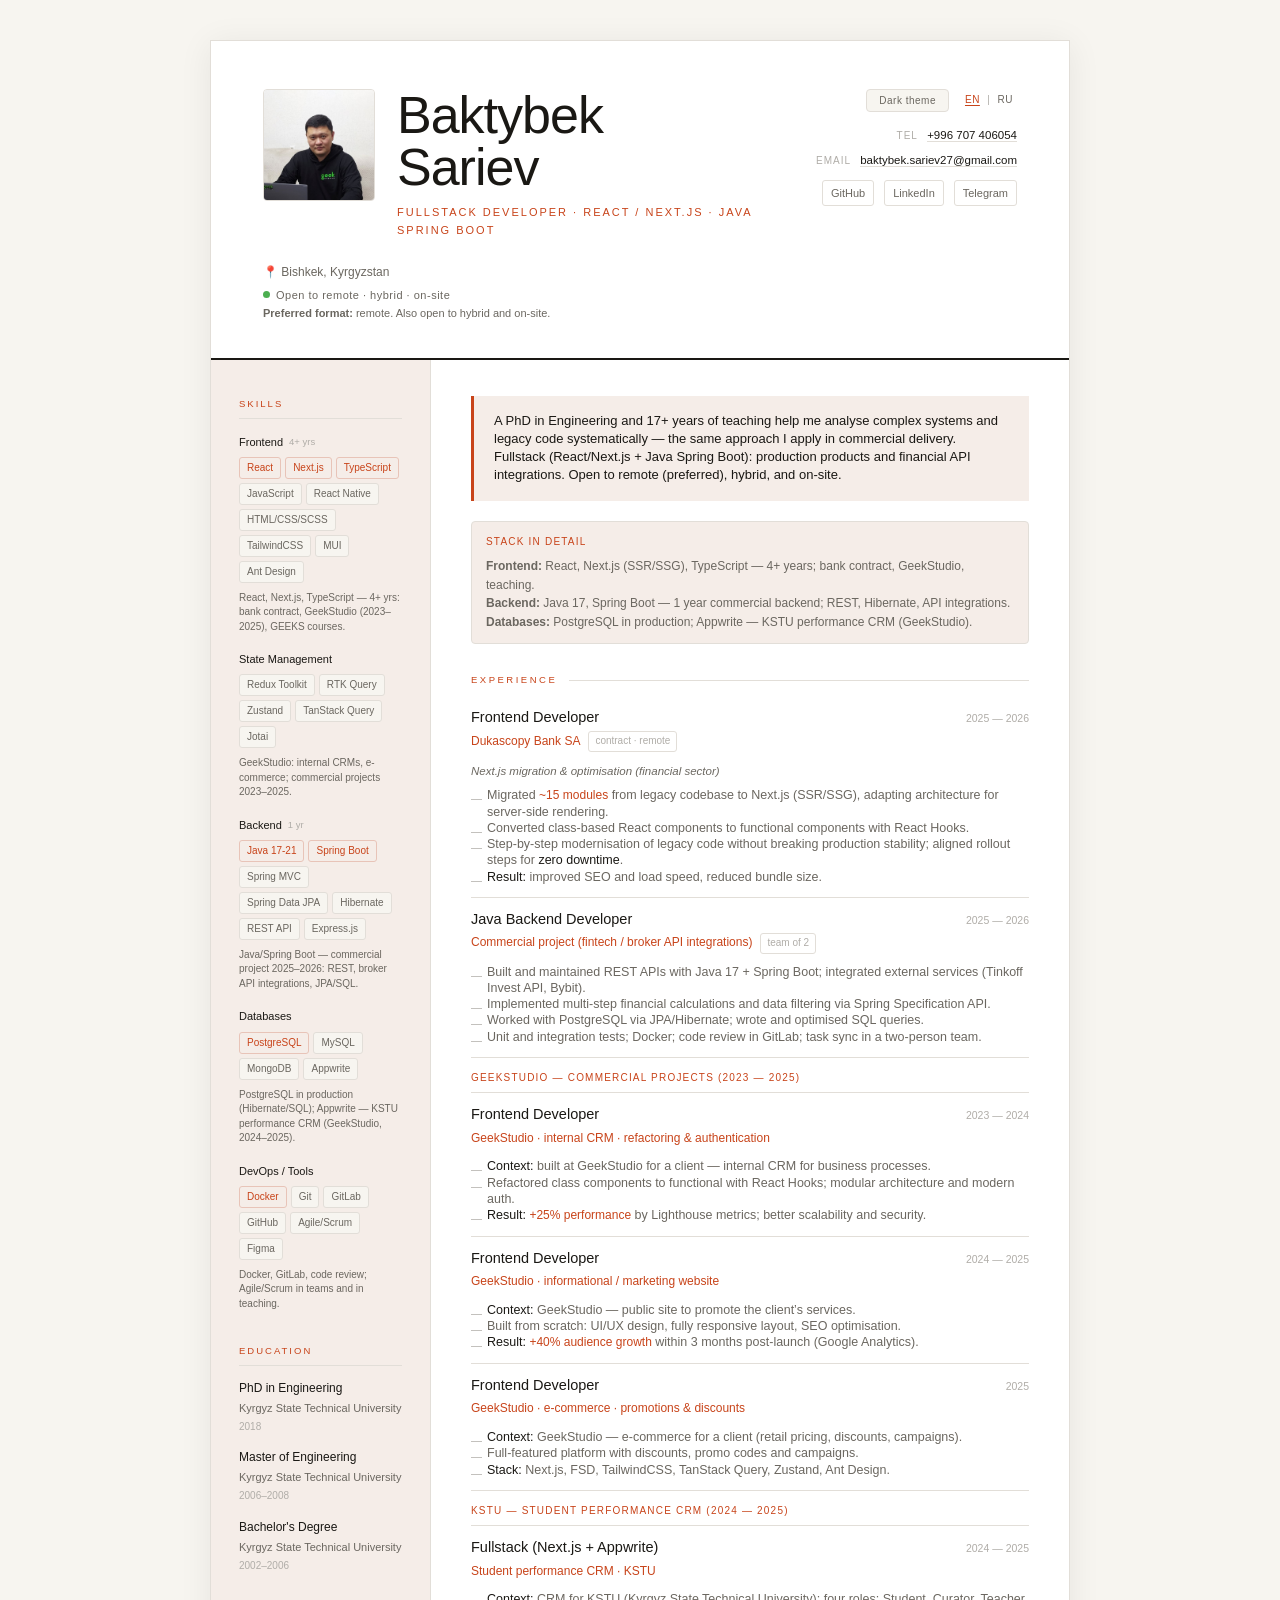
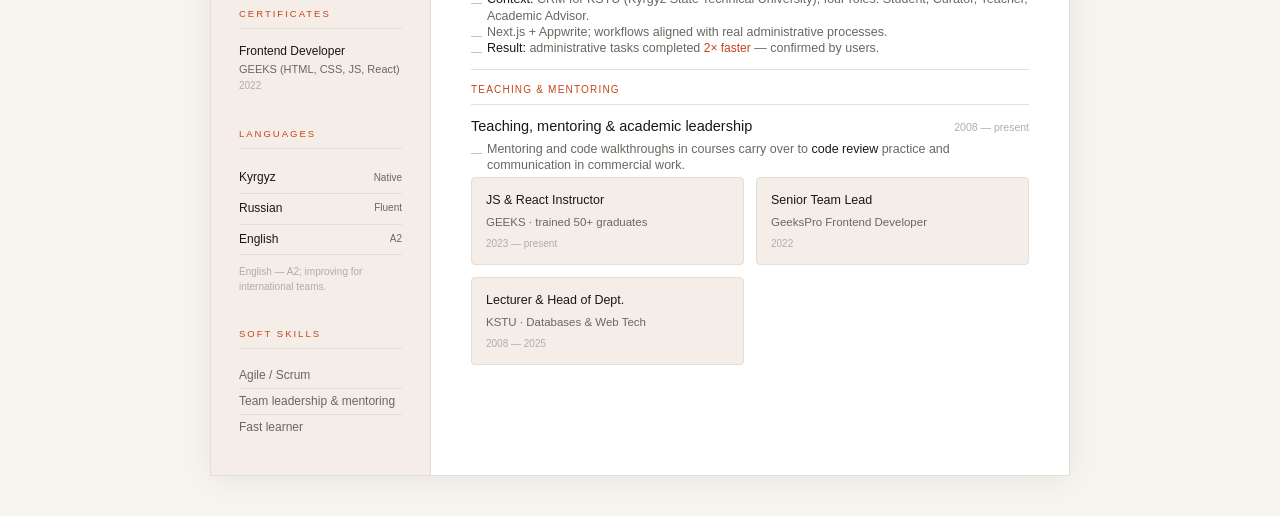
==== commit b8dd663d: "update design ++" ====
--- a/index.html
+++ b/index.html
@@ -13,11 +13,18 @@
   <!-- HEADER -->
   <div class="header">
     <div class="header-left">
-      <div>
-        <div class="header-name" data-lang-block="ru" style="display:none;">Бактыбек<br>Сариев</div>
+      <div class="header-intro">
+        <div class="header-photo">
+          <img src="BIS.jpg" alt="Baktybek Sariev" width="112" height="112" loading="lazy">
+        </div>
+        <div class="header-intro-main">
+        <div>
+        <div class="header-name" data-lang-block="ru" style="display:none;">Бактыбек Сариев</div>
         <div class="header-name" data-lang-block="en">Baktybek<br>Sariev</div>
         <div class="header-title" data-lang-block="ru" style="display:none;">Fullstack-разработчик · React / Next.js · Java Spring Boot</div>
         <div class="header-title" data-lang-block="en">Fullstack Developer · React / Next.js · Java Spring Boot</div>
+        </div>
+        </div>
       </div>
       <div>
         <div class="header-location" data-lang-block="ru" style="display:none;">📍 Бишкек, Кыргызстан</div>
@@ -27,6 +34,8 @@
           <span data-lang-block="ru" style="display:none;">Открыт к remote · hybrid · офис</span>
           <span data-lang-block="en">Open to remote · hybrid · on-site</span>
         </div>
+        <div class="header-work-prefs" data-lang-block="ru" style="display:none;"><strong>Предпочтительный формат:</strong> удалённая работа (remote). Также рассматриваю hybrid и офис.</div>
+        <div class="header-work-prefs" data-lang-block="en"><strong>Preferred format:</strong> remote. Also open to hybrid and on-site.</div>
       </div>
     </div>
     <div class="header-right">
@@ -76,6 +85,7 @@
             <span class="tag">MUI</span>
             <span class="tag">Ant Design</span>
           </div>
+          <p class="skill-group-note">React, Next.js, TypeScript — 4+ года: банковский контракт, GeekStudio (2023–2025), курсы GEEKS.</p>
         </div>
         <div class="skill-group">
           <div class="skill-group-name">Управление состоянием</div>
@@ -86,6 +96,7 @@
             <span class="tag">TanStack Query</span>
             <span class="tag">Jotai</span>
           </div>
+          <p class="skill-group-note">GeekStudio: внутренние CRM, e-commerce; коммерческие проекты 2023–2025.</p>
         </div>
         <div class="skill-group">
           <div class="skill-group-name">Бэкенд <span class="years">1 год</span></div>
@@ -98,6 +109,7 @@
             <span class="tag">REST API</span>
             <span class="tag">Express.js</span>
           </div>
+          <p class="skill-group-note">Java/Spring Boot — коммерческий проект 2025–2026: REST, интеграции брокерских API, JPA/SQL.</p>
         </div>
         <div class="skill-group">
           <div class="skill-group-name">Базы данных</div>
@@ -107,6 +119,7 @@
             <span class="tag">MongoDB</span>
             <span class="tag">Appwrite</span>
           </div>
+          <p class="skill-group-note">PostgreSQL в продакшене (Hibernate/SQL); Appwrite — CRM успеваемости для КГТУ (GeekStudio, 2024–2025).</p>
         </div>
         <div class="skill-group">
           <div class="skill-group-name">DevOps / инструменты</div>
@@ -118,6 +131,7 @@
             <span class="tag">Agile/Scrum</span>
             <span class="tag">Figma</span>
           </div>
+          <p class="skill-group-note">Docker, GitLab, code review; Agile/Scrum — в командах и в преподавании.</p>
         </div>
       </div>
       <div class="sidebar-section">
@@ -151,21 +165,26 @@
         <div class="lang-item-s"><span class="lang-name">Кыргызский</span><span class="lang-level">родной</span></div>
         <div class="lang-item-s"><span class="lang-name">Русский</span><span class="lang-level">свободный</span></div>
         <div class="lang-item-s"><span class="lang-name">Английский</span><span class="lang-level">A2</span></div>
+        <div class="lang-note">Английский — A2; уровень повышаю для международных команд.</div>
       </div>
       <div class="sidebar-section">
         <div class="sidebar-heading">Гибкие навыки</div>
         <div class="soft-item">Agile / Scrum</div>
         <div class="soft-item">Лидерство в команде и менторство</div>
         <div class="soft-item">Быстрое обучение</div>
-        <div class="soft-item">Code review</div>
       </div>
     </aside>
 
     <!-- MAIN RU -->
     <main class="main">
       <div class="summary">
-        Fullstack-разработчик (React/Next.js + Java Spring Boot) с опытом вывода продуктов в production — от рефакторинга legacy до интеграций финансовых API. Комфортно работаю самостоятельно или в команде: от архитектуры до деплоя. Кандидат технических наук, 17+ лет преподавания — сочетаю системное мышление и практику разработки. Открыт к remote, hybrid и офисным форматам.
-      </div>
+        Кандидат технических наук и 17+ лет преподавания помогают системно разбирать сложные системы и legacy-код — тот же подход применяю в коммерческой разработке. Fullstack (React/Next.js + Java Spring Boot): продукты в production, интеграции финансовых API. Открыт к remote (предпочтительно), hybrid и офису.
+      </div>
+      <div class="stack-detail">
+        <div class="stack-detail-title">Стек в деталях</div>
+        <strong>Frontend:</strong> React, Next.js (SSR/SSG), TypeScript — 4+ года; банковский контракт, GeekStudio, обучение.<br>
+        <strong>Backend:</strong> Java 17, Spring Boot — 1 год коммерческого бэкенда; REST, Hibernate, интеграции API.<br>
+        <strong>Базы данных:</strong> PostgreSQL в продакшене; Appwrite — CRM для КГТУ (GeekStudio).</div>
       <div class="section">
         <div class="section-heading">Опыт</div>
         <div class="exp-block">
@@ -177,12 +196,12 @@
             Dukascopy Bank SA
             <span class="exp-type">контракт · удалённо</span>
           </div>
-          <div class="exp-project">Проект: миграция на Next.js и оптимизация</div>
+          <div class="exp-project">Миграция на Next.js и оптимизация (финансовый сектор)</div>
           <ul class="exp-list">
             <li>Мигрировал <span class="metric">~15 модулей</span> из legacy на Next.js (SSR/SSG), адаптируя архитектуру под серверный рендеринг.</li>
             <li>Перевёл классовые React-компоненты на функциональные с React Hooks.</li>
-            <li>Поэтапная модернизация legacy-кода без простоев в production.</li>
-            <li><strong>Результат:</strong> улучшение SEO и скорости загрузки, меньший бандл — нулевой downtime при переходе.</li>
+            <li>Поэтапная модернизация legacy-кода без простоев в production; согласовывал этапы внедрения для <strong>нулевого downtime</strong>.</li>
+            <li><strong>Результат:</strong> улучшение SEO и скорости загрузки, меньший бандл.</li>
           </ul>
         </div>
         <div class="exp-block">
@@ -191,48 +210,75 @@
             <div class="exp-period">2025 — 2026</div>
           </div>
           <div class="exp-company">
-            Коммерческий проект
+            Коммерческий проект (финтех / интеграции с брокерскими API)
             <span class="exp-type">команда из 2</span>
           </div>
           <ul class="exp-list">
             <li>REST API на Java 17 + Spring Boot; интеграции с внешними сервисами (Tinkoff Invest API, Bybit).</li>
             <li>Многошаговые финансовые расчёты и фильтрация данных через Spring Specification API.</li>
             <li>PostgreSQL через JPA/Hibernate; написание и оптимизация SQL.</li>
-            <li>Unit и integration-тесты; Docker; code review (GitLab).</li>
-          </ul>
-        </div>
+            <li>Unit и integration-тесты; Docker; code review в GitLab; синхронизация задач в команде из двух человек.</li>
+          </ul>
+        </div>
+        <div class="exp-section-label">GeekStudio — коммерческие проекты (2023 — 2025)</div>
         <div class="exp-block">
           <div class="exp-top">
             <div class="exp-role">Frontend-разработчик</div>
-            <div class="exp-period">2022 — 2025</div>
-          </div>
-          <div class="exp-company">Коммерческие проекты</div>
-          <div class="exp-project">CRM: рефакторинг и авторизация</div>
-          <ul class="exp-list">
+            <div class="exp-period">2023 — 2024</div>
+          </div>
+          <div class="exp-company">GeekStudio · внутренняя CRM · рефакторинг и авторизация</div>
+          <ul class="exp-list">
+            <li><strong>Контекст:</strong> разработка в GeekStudio для клиента — внутренняя CRM для бизнес-процессов.</li>
             <li>Рефакторинг классовых компонентов в функциональные; модульная архитектура и современная авторизация.</li>
             <li><strong>Результат:</strong> <span class="metric">+25% к производительности</span> по Lighthouse; масштабируемость и безопасность.</li>
           </ul>
-          <div class="exp-project">Информационный сайт</div>
-          <ul class="exp-list">
+        </div>
+        <div class="exp-block">
+          <div class="exp-top">
+            <div class="exp-role">Frontend-разработчик</div>
+            <div class="exp-period">2024 — 2025</div>
+          </div>
+          <div class="exp-company">GeekStudio · информационный / маркетинговый сайт</div>
+          <ul class="exp-list">
+            <li><strong>Контекст:</strong> GeekStudio — публичный сайт для продвижения услуг заказчика.</li>
             <li>С нуля: UI/UX, адаптивная вёрстка, SEO.</li>
             <li><strong>Результат:</strong> <span class="metric">+40% рост аудитории</span> за 3 месяца после запуска (Google Analytics).</li>
           </ul>
-          <div class="exp-project">CRM успеваемости с академическим советником</div>
-          <ul class="exp-list">
-            <li>Четыре роли: студент, куратор, преподаватель, академический советник на Next.js + Appwrite.</li>
-            <li><strong>Результат:</strong> административные задачи выполняются <span class="metric">в 2 раза быстрее</span> — подтверждено пользователями.</li>
-          </ul>
-          <div class="exp-project">E-commerce с системой акций</div>
-          <ul class="exp-list">
+        </div>
+        <div class="exp-block">
+          <div class="exp-top">
+            <div class="exp-role">Frontend-разработчик</div>
+            <div class="exp-period">2025</div>
+          </div>
+          <div class="exp-company">GeekStudio · e-commerce · акции и промокоды</div>
+          <ul class="exp-list">
+            <li><strong>Контекст:</strong> GeekStudio — e-commerce для заказчика (розничная логика, скидки, кампании).</li>
             <li>Платформа со скидками, промокодами и кампаниями.</li>
             <li><strong>Стек:</strong> Next.js, FSD, TailwindCSS, TanStack Query, Zustand, Ant Design.</li>
           </ul>
         </div>
-        <div class="exp-block">
-          <div class="exp-top">
-            <div class="exp-role">Преподавание и лидерство</div>
+        <div class="exp-section-label">КГТУ — CRM успеваемости (2024 — 2025)</div>
+        <div class="exp-block">
+          <div class="exp-top">
+            <div class="exp-role">Fullstack (Next.js + Appwrite)</div>
+            <div class="exp-period">2024 — 2025</div>
+          </div>
+          <div class="exp-company">CRM успеваемости · КГТУ</div>
+          <ul class="exp-list">
+            <li><strong>Контекст:</strong> CRM для КГТУ (четыре роли: студент, куратор, преподаватель, академический советник).</li>
+            <li>Next.js + Appwrite; проектирование сценариев под реальные административные процессы.</li>
+            <li><strong>Результат:</strong> административные задачи выполняются <span class="metric">в 2 раза быстрее</span> — подтверждено пользователями.</li>
+          </ul>
+        </div>
+        <div class="exp-section-label">Преподавание и менторство</div>
+        <div class="exp-block">
+          <div class="exp-top">
+            <div class="exp-role">Преподавание, менторство, академическое руководство</div>
             <div class="exp-period">2008 — наст. время</div>
           </div>
+          <ul class="exp-list">
+            <li>Менторство и разбор кода на курсах переносится в практику <strong>code review</strong> и коммуникации в коммерческих проектах.</li>
+          </ul>
           <div class="teach-block">
             <div class="teach-item">
               <div class="teach-role">Преподаватель JS и React</div>
@@ -276,6 +322,7 @@
             <span class="tag">MUI</span>
             <span class="tag">Ant Design</span>
           </div>
+          <p class="skill-group-note">React, Next.js, TypeScript — 4+ yrs: bank contract, GeekStudio (2023–2025), GEEKS courses.</p>
         </div>
         <div class="skill-group">
           <div class="skill-group-name">State Management</div>
@@ -286,11 +333,12 @@
             <span class="tag">TanStack Query</span>
             <span class="tag">Jotai</span>
           </div>
+          <p class="skill-group-note">GeekStudio: internal CRMs, e-commerce; commercial projects 2023–2025.</p>
         </div>
         <div class="skill-group">
           <div class="skill-group-name">Backend <span class="years">1 yr</span></div>
           <div class="skill-tags">
-            <span class="tag primary">Java 17</span>
+            <span class="tag primary">Java 17-21</span>
             <span class="tag primary">Spring Boot</span>
             <span class="tag">Spring MVC</span>
             <span class="tag">Spring Data JPA</span>
@@ -298,6 +346,7 @@
             <span class="tag">REST API</span>
             <span class="tag">Express.js</span>
           </div>
+          <p class="skill-group-note">Java/Spring Boot — commercial project 2025–2026: REST, broker API integrations, JPA/SQL.</p>
         </div>
         <div class="skill-group">
           <div class="skill-group-name">Databases</div>
@@ -307,6 +356,7 @@
             <span class="tag">MongoDB</span>
             <span class="tag">Appwrite</span>
           </div>
+          <p class="skill-group-note">PostgreSQL in production (Hibernate/SQL); Appwrite — KSTU performance CRM (GeekStudio, 2024–2025).</p>
         </div>
         <div class="skill-group">
           <div class="skill-group-name">DevOps / Tools</div>
@@ -318,6 +368,7 @@
             <span class="tag">Agile/Scrum</span>
             <span class="tag">Figma</span>
           </div>
+          <p class="skill-group-note">Docker, GitLab, code review; Agile/Scrum in teams and in teaching.</p>
         </div>
       </div>
       <div class="sidebar-section">
@@ -351,21 +402,26 @@
         <div class="lang-item-s"><span class="lang-name">Kyrgyz</span><span class="lang-level">Native</span></div>
         <div class="lang-item-s"><span class="lang-name">Russian</span><span class="lang-level">Fluent</span></div>
         <div class="lang-item-s"><span class="lang-name">English</span><span class="lang-level">A2</span></div>
+        <div class="lang-note">English — A2; improving for international teams.</div>
       </div>
       <div class="sidebar-section">
         <div class="sidebar-heading">Soft Skills</div>
         <div class="soft-item">Agile / Scrum</div>
         <div class="soft-item">Team leadership &amp; mentoring</div>
         <div class="soft-item">Fast learner</div>
-        <div class="soft-item">Code review</div>
       </div>
     </aside>
 
     <!-- MAIN EN -->
     <main class="main">
       <div class="summary">
-        Fullstack developer (React/Next.js + Java Spring Boot) with experience shipping products to production — from legacy refactoring to financial API integrations. Comfortable working solo or in a team, from architecture to deployment. PhD in Engineering with 17+ years of teaching experience — combining systematic thinking with hands-on development. Open to remote, hybrid, and on-site roles.
-      </div>
+        A PhD in Engineering and 17+ years of teaching help me analyse complex systems and legacy code systematically — the same approach I apply in commercial delivery. Fullstack (React/Next.js + Java Spring Boot): production products and financial API integrations. Open to remote (preferred), hybrid, and on-site.
+      </div>
+      <div class="stack-detail">
+        <div class="stack-detail-title">Stack in detail</div>
+        <strong>Frontend:</strong> React, Next.js (SSR/SSG), TypeScript — 4+ years; bank contract, GeekStudio, teaching.<br>
+        <strong>Backend:</strong> Java 17, Spring Boot — 1 year commercial backend; REST, Hibernate, API integrations.<br>
+        <strong>Databases:</strong> PostgreSQL in production; Appwrite — KSTU performance CRM (GeekStudio).</div>
       <div class="section">
         <div class="section-heading">Experience</div>
         <div class="exp-block">
@@ -377,12 +433,12 @@
             Dukascopy Bank SA
             <span class="exp-type">contract · remote</span>
           </div>
-          <div class="exp-project">Project: Next.js migration &amp; optimisation</div>
+          <div class="exp-project">Next.js migration &amp; optimisation (financial sector)</div>
           <ul class="exp-list">
             <li>Migrated <span class="metric">~15 modules</span> from legacy codebase to Next.js (SSR/SSG), adapting architecture for server-side rendering.</li>
             <li>Converted class-based React components to functional components with React Hooks.</li>
-            <li>Step-by-step modernisation of legacy code without breaking production stability.</li>
-            <li><strong>Result:</strong> improved SEO and load speed, reduced bundle size — zero downtime during transition.</li>
+            <li>Step-by-step modernisation of legacy code without breaking production stability; aligned rollout steps for <strong>zero downtime</strong>.</li>
+            <li><strong>Result:</strong> improved SEO and load speed, reduced bundle size.</li>
           </ul>
         </div>
         <div class="exp-block">
@@ -391,48 +447,75 @@
             <div class="exp-period">2025 — 2026</div>
           </div>
           <div class="exp-company">
-            Commercial project
+            Commercial project (fintech / broker API integrations)
             <span class="exp-type">team of 2</span>
           </div>
           <ul class="exp-list">
             <li>Built and maintained REST APIs with Java 17 + Spring Boot; integrated external services (Tinkoff Invest API, Bybit).</li>
             <li>Implemented multi-step financial calculations and data filtering via Spring Specification API.</li>
             <li>Worked with PostgreSQL via JPA/Hibernate; wrote and optimised SQL queries.</li>
-            <li>Wrote unit and integration tests; containerised services with Docker; participated in code review (GitLab).</li>
-          </ul>
-        </div>
+            <li>Unit and integration tests; Docker; code review in GitLab; task sync in a two-person team.</li>
+          </ul>
+        </div>
+        <div class="exp-section-label">GeekStudio — commercial projects (2023 — 2025)</div>
         <div class="exp-block">
           <div class="exp-top">
             <div class="exp-role">Frontend Developer</div>
-            <div class="exp-period">2022 — 2025</div>
-          </div>
-          <div class="exp-company">Commercial projects</div>
-          <div class="exp-project">CRM with refactoring &amp; authentication</div>
-          <ul class="exp-list">
-            <li>Refactored class components to functional with React Hooks; introduced modular architecture and modern auth.</li>
+            <div class="exp-period">2023 — 2024</div>
+          </div>
+          <div class="exp-company">GeekStudio · internal CRM · refactoring &amp; authentication</div>
+          <ul class="exp-list">
+            <li><strong>Context:</strong> built at GeekStudio for a client — internal CRM for business processes.</li>
+            <li>Refactored class components to functional with React Hooks; modular architecture and modern auth.</li>
             <li><strong>Result:</strong> <span class="metric">+25% performance</span> by Lighthouse metrics; better scalability and security.</li>
           </ul>
-          <div class="exp-project">Informational website</div>
-          <ul class="exp-list">
+        </div>
+        <div class="exp-block">
+          <div class="exp-top">
+            <div class="exp-role">Frontend Developer</div>
+            <div class="exp-period">2024 — 2025</div>
+          </div>
+          <div class="exp-company">GeekStudio · informational / marketing website</div>
+          <ul class="exp-list">
+            <li><strong>Context:</strong> GeekStudio — public site to promote the client’s services.</li>
             <li>Built from scratch: UI/UX design, fully responsive layout, SEO optimisation.</li>
             <li><strong>Result:</strong> <span class="metric">+40% audience growth</span> within 3 months post-launch (Google Analytics).</li>
           </ul>
-          <div class="exp-project">Student performance CRM with academic advisor</div>
-          <ul class="exp-list">
-            <li>Designed four-role system: Student, Curator, Teacher, Academic Advisor on Next.js + Appwrite.</li>
-            <li><strong>Result:</strong> administrative tasks completed <span class="metric">2× faster</span> — confirmed by users.</li>
-          </ul>
-          <div class="exp-project">E-commerce platform with promotions system</div>
-          <ul class="exp-list">
+        </div>
+        <div class="exp-block">
+          <div class="exp-top">
+            <div class="exp-role">Frontend Developer</div>
+            <div class="exp-period">2025</div>
+          </div>
+          <div class="exp-company">GeekStudio · e-commerce · promotions &amp; discounts</div>
+          <ul class="exp-list">
+            <li><strong>Context:</strong> GeekStudio — e-commerce for a client (retail pricing, discounts, campaigns).</li>
             <li>Full-featured platform with discounts, promo codes and campaigns.</li>
             <li><strong>Stack:</strong> Next.js, FSD, TailwindCSS, TanStack Query, Zustand, Ant Design.</li>
           </ul>
         </div>
-        <div class="exp-block">
-          <div class="exp-top">
-            <div class="exp-role">Teaching &amp; Leadership</div>
+        <div class="exp-section-label">KSTU — student performance CRM (2024 — 2025)</div>
+        <div class="exp-block">
+          <div class="exp-top">
+            <div class="exp-role">Fullstack (Next.js + Appwrite)</div>
+            <div class="exp-period">2024 — 2025</div>
+          </div>
+          <div class="exp-company">Student performance CRM · KSTU</div>
+          <ul class="exp-list">
+            <li><strong>Context:</strong> CRM for KSTU (Kyrgyz State Technical University); four roles: Student, Curator, Teacher, Academic Advisor.</li>
+            <li>Next.js + Appwrite; workflows aligned with real administrative processes.</li>
+            <li><strong>Result:</strong> administrative tasks completed <span class="metric">2× faster</span> — confirmed by users.</li>
+          </ul>
+        </div>
+        <div class="exp-section-label">Teaching &amp; mentoring</div>
+        <div class="exp-block">
+          <div class="exp-top">
+            <div class="exp-role">Teaching, mentoring &amp; academic leadership</div>
             <div class="exp-period">2008 — present</div>
           </div>
+          <ul class="exp-list">
+            <li>Mentoring and code walkthroughs in courses carry over to <strong>code review</strong> practice and communication in commercial work.</li>
+          </ul>
           <div class="teach-block">
             <div class="teach-item">
               <div class="teach-role">JS &amp; React Instructor</div>
--- a/styles.css
+++ b/styles.css
@@ -57,6 +57,32 @@
 
 .header-left { display: flex; flex-direction: column; justify-content: space-between; }
 
+.header-intro {
+  display: flex;
+  gap: 22px;
+  align-items: flex-start;
+  margin-bottom: 4px;
+}
+
+.header-photo {
+  flex-shrink: 0;
+}
+
+.header-photo img {
+  display: block;
+  width: 112px;
+  height: 112px;
+  object-fit: cover;
+  object-position: center top;
+  border-radius: 4px;
+  border: 1px solid var(--border);
+}
+
+.header-intro-main {
+  min-width: 0;
+  flex: 1;
+}
+
 .header-name {
   font-family: var(--font);
   font-size: 52px;
@@ -79,7 +105,6 @@
   font-size: 12px;
   color: var(--ink-muted);
   font-family: var(--font);
-  margin-bottom: 4px;
 }
 
 .header-availability {
@@ -90,6 +115,13 @@
   font-family: var(--font);
   color: var(--ink-muted);
   letter-spacing: 0.5px;
+}
+
+.header-work-prefs {
+  font-size: 11px;
+  color: var(--ink-muted);
+  max-width: 440px;
+  line-height: 1.5;
 }
 
 .avail-dot {
@@ -261,6 +293,13 @@
   gap: 4px;
 }
 
+.skill-group-note {
+  font-size: 10px;
+  color: var(--ink-muted);
+  line-height: 1.45;
+  margin-top: 8px;
+}
+
 .tag {
   font-family: var(--font);
   font-size: 10px;
@@ -352,6 +391,13 @@
   color: var(--ink-muted);
 }
 
+.lang-note {
+  font-size: 10px;
+  color: var(--ink-faint);
+  margin-top: 10px;
+  line-height: 1.45;
+}
+
 /* ── MAIN ── */
 .main { padding: 36px 40px; }
 
@@ -359,10 +405,29 @@
   background: var(--accent-light);
   border-left: 3px solid var(--accent);
   padding: 16px 20px;
-  margin-bottom: 32px;
+  margin-bottom: 20px;
   font-size: 13px;
-  line-height: 1.7;
-  color: var(--ink);
+  line-height: 1.4;
+  color: var(--ink);
+}
+
+.stack-detail {
+  font-size: 12px;
+  color: var(--ink-muted);
+  line-height: 1.55;
+  margin-bottom: 28px;
+  padding: 12px 14px;
+  border: 1px solid var(--border);
+  border-radius: 4px;
+  background: var(--accent-light);
+}
+
+.stack-detail-title {
+  font-size: 10px;
+  letter-spacing: 1.2px;
+  text-transform: uppercase;
+  color: var(--accent);
+  margin-bottom: 8px;
 }
 
 .section { margin-bottom: 32px; }
@@ -387,7 +452,22 @@
   background: var(--border);
 }
 
-.exp-block { margin-bottom: 24px; padding-bottom: 24px; border-bottom: 1px solid var(--border); }
+.exp-section-label {
+  font-family: var(--font);
+  font-size: 10px;
+  letter-spacing: 1.2px;
+  text-transform: uppercase;
+  color: var(--accent);
+  margin: 12px 0 12px;
+  padding-bottom: 6px;
+  border-bottom: 1px solid var(--border);
+}
+
+.section-heading + .exp-section-label {
+  margin-top: 0;
+}
+
+.exp-block { margin-bottom: 12px; padding-bottom: 12px; border-bottom: 1px solid var(--border); }
 .exp-block:last-child { margin-bottom: 0; padding-bottom: 0; border-bottom: none; }
 
 .exp-top {
@@ -448,9 +528,9 @@
 .exp-list li {
   font-size: 12.5px;
   color: var(--ink-muted);
-  padding: 3px 0 3px 16px;
+  padding: 0 0 0 16px;
   position: relative;
-  line-height: 1.6;
+  line-height: 1.3;
 }
 
 .exp-list li::before {
@@ -520,4 +600,6 @@
   .contact-item { text-align: left; }
   .header-controls { justify-content: flex-start; }
   .teach-block { grid-template-columns: 1fr; }
-}
+  .header-intro { gap: 16px; }
+  .header-photo img { width: 88px; height: 88px; }
+}
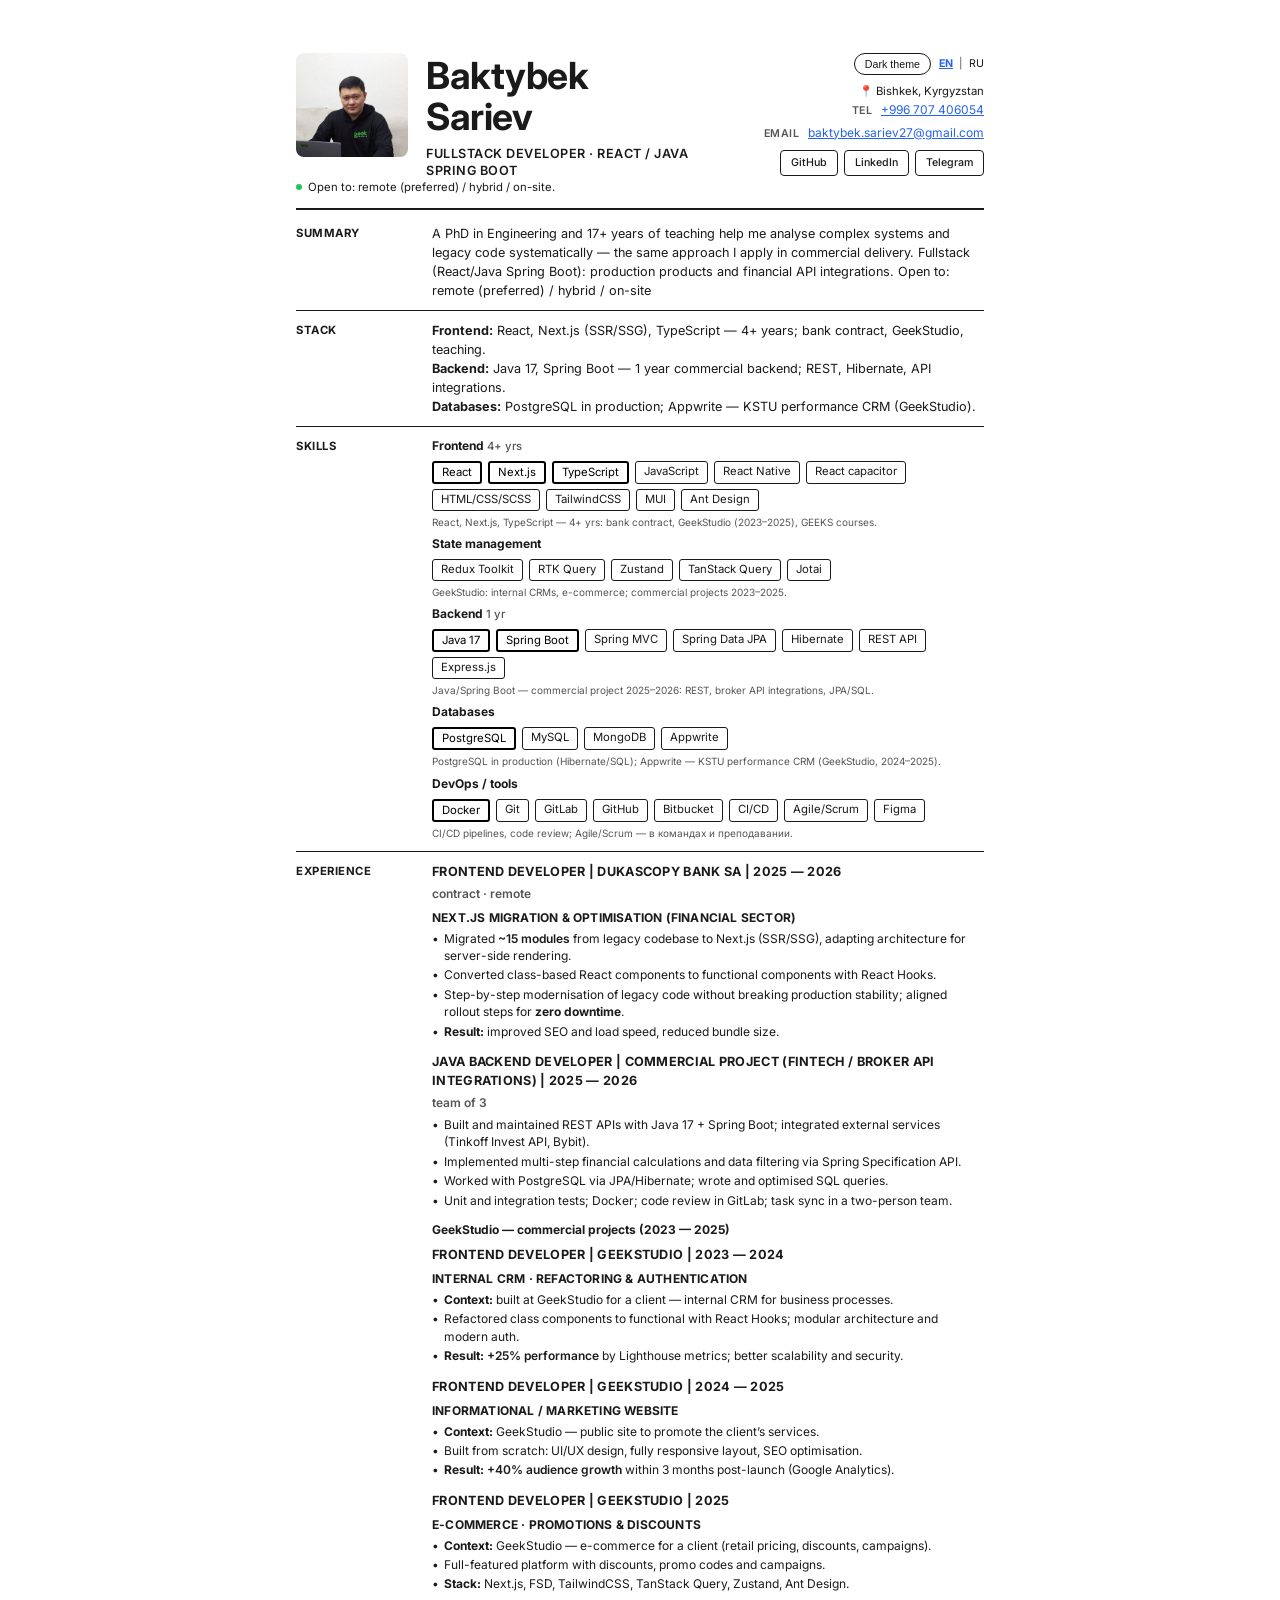
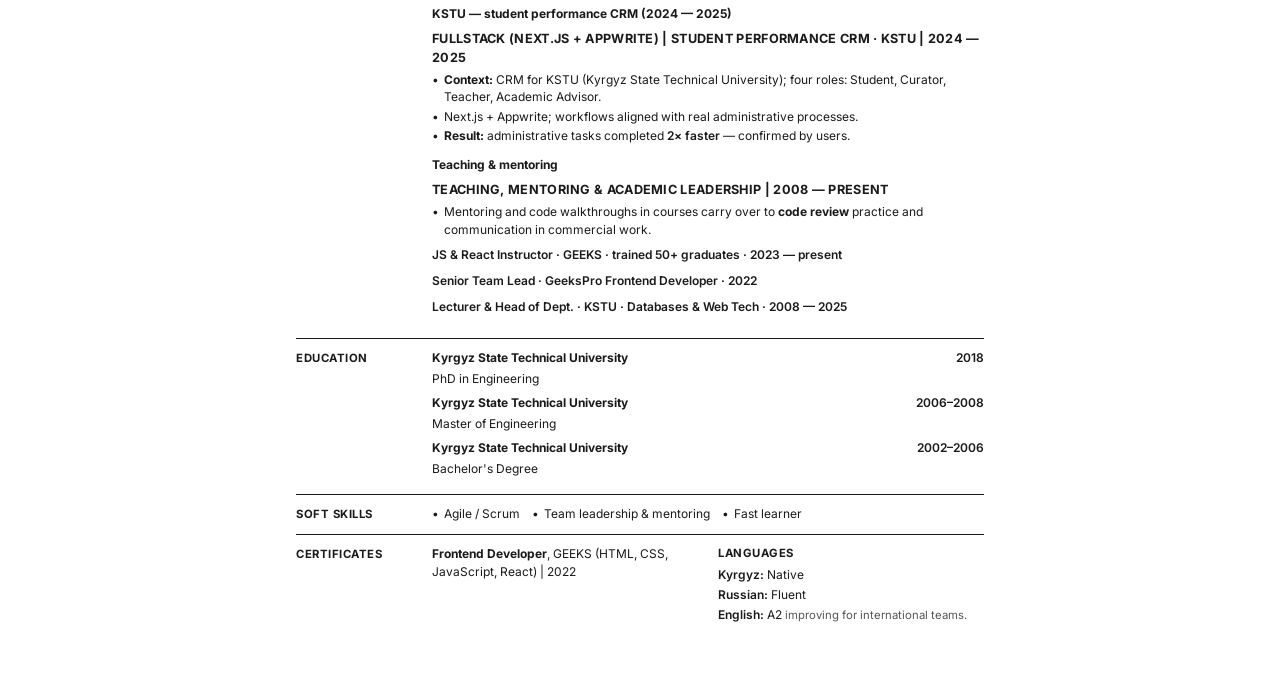
==== commit bffafb47: "update design +++" ====
--- a/index.html
+++ b/index.html
@@ -1,543 +1,595 @@
 <!DOCTYPE html>
 <html lang="en">
 <head>
-  <meta charset="UTF-8">
-  <meta name="viewport" content="width=device-width, initial-scale=1.0">
-  <title>Baktybek Sariev — Fullstack Developer</title>
-  <link rel="stylesheet" href="styles.css">
-  <script src="script.js" defer></script>
+    <meta charset="UTF-8">
+    <meta name="viewport" content="width=device-width, initial-scale=1.0">
+    <title>Baktybek Sariev — Fullstack Developer</title>
+    <link rel="stylesheet" href="styles.css">
+    <script src="script.js" defer></script>
 </head>
 <body class="theme-light">
 <div class="page">
 
-  <!-- HEADER -->
-  <div class="header">
-    <div class="header-left">
-      <div class="header-intro">
-        <div class="header-photo">
-          <img src="BIS.jpg" alt="Baktybek Sariev" width="112" height="112" loading="lazy">
-        </div>
-        <div class="header-intro-main">
-        <div>
-        <div class="header-name" data-lang-block="ru" style="display:none;">Бактыбек Сариев</div>
-        <div class="header-name" data-lang-block="en">Baktybek<br>Sariev</div>
-        <div class="header-title" data-lang-block="ru" style="display:none;">Fullstack-разработчик · React / Next.js · Java Spring Boot</div>
-        <div class="header-title" data-lang-block="en">Fullstack Developer · React / Next.js · Java Spring Boot</div>
-        </div>
-        </div>
-      </div>
-      <div>
-        <div class="header-location" data-lang-block="ru" style="display:none;">📍 Бишкек, Кыргызстан</div>
-        <div class="header-location" data-lang-block="en">📍 Bishkek, Kyrgyzstan</div>
-        <div class="header-availability">
-          <span class="avail-dot"></span>
-          <span data-lang-block="ru" style="display:none;">Открыт к remote · hybrid · офис</span>
-          <span data-lang-block="en">Open to remote · hybrid · on-site</span>
-        </div>
-        <div class="header-work-prefs" data-lang-block="ru" style="display:none;"><strong>Предпочтительный формат:</strong> удалённая работа (remote). Также рассматриваю hybrid и офис.</div>
-        <div class="header-work-prefs" data-lang-block="en"><strong>Preferred format:</strong> remote. Also open to hybrid and on-site.</div>
-      </div>
-    </div>
-    <div class="header-right">
-      <div class="header-controls">
-        <button type="button" class="theme-toggle" data-lang-block="ru" style="display:none;">Тёмная тема</button>
-        <button type="button" class="theme-toggle" data-lang-block="en">Dark theme</button>
-        <div class="lang-switch">
-          <a href="#" data-lang="en" class="lang-active">EN</a>
-          <span style="color:var(--ink-faint);">|</span>
-          <a href="#" data-lang="ru">RU</a>
-        </div>
-      </div>
-      <div class="contact-item">
-        <span class="contact-label" data-lang-block="ru" style="display:none;">Тел</span>
-        <span class="contact-label" data-lang-block="en">Tel</span>
-        <a href="tel:+996707406054">+996 707 406054</a>
-      </div>
-      <div class="contact-item">
-        <span class="contact-label">Email</span>
-        <a href="mailto:baktybek.sariev27@gmail.com">baktybek.sariev27@gmail.com</a>
-      </div>
-      <div class="header-links">
-        <a href="https://github.com/baktybeks" target="_blank" rel="noopener noreferrer">GitHub</a>
-        <a href="https://www.linkedin.com/in/baktybek-sariev/" target="_blank" rel="noopener noreferrer">LinkedIn</a>
-        <a href="https://t.me/SBaktybek" target="_blank" rel="noopener noreferrer">Telegram</a>
-      </div>
-    </div>
-  </div>
-
-  <div class="body-wrap" data-lang-block="ru" style="display:none">
-  <div class="body">
-
-    <!-- SIDEBAR RU -->
-    <aside class="sidebar">
-      <div class="sidebar-section">
-        <div class="sidebar-heading">Навыки</div>
-        <div class="skill-group">
-          <div class="skill-group-name">Фронтенд <span class="years">4+ лет</span></div>
-          <div class="skill-tags">
-            <span class="tag primary">React</span>
-            <span class="tag primary">Next.js</span>
-            <span class="tag primary">TypeScript</span>
-            <span class="tag">JavaScript</span>
-            <span class="tag">React Native</span>
-            <span class="tag">HTML/CSS/SCSS</span>
-            <span class="tag">TailwindCSS</span>
-            <span class="tag">MUI</span>
-            <span class="tag">Ant Design</span>
-          </div>
-          <p class="skill-group-note">React, Next.js, TypeScript — 4+ года: банковский контракт, GeekStudio (2023–2025), курсы GEEKS.</p>
-        </div>
-        <div class="skill-group">
-          <div class="skill-group-name">Управление состоянием</div>
-          <div class="skill-tags">
-            <span class="tag">Redux Toolkit</span>
-            <span class="tag">RTK Query</span>
-            <span class="tag">Zustand</span>
-            <span class="tag">TanStack Query</span>
-            <span class="tag">Jotai</span>
-          </div>
-          <p class="skill-group-note">GeekStudio: внутренние CRM, e-commerce; коммерческие проекты 2023–2025.</p>
-        </div>
-        <div class="skill-group">
-          <div class="skill-group-name">Бэкенд <span class="years">1 год</span></div>
-          <div class="skill-tags">
-            <span class="tag primary">Java 17</span>
-            <span class="tag primary">Spring Boot</span>
-            <span class="tag">Spring MVC</span>
-            <span class="tag">Spring Data JPA</span>
-            <span class="tag">Hibernate</span>
-            <span class="tag">REST API</span>
-            <span class="tag">Express.js</span>
-          </div>
-          <p class="skill-group-note">Java/Spring Boot — коммерческий проект 2025–2026: REST, интеграции брокерских API, JPA/SQL.</p>
-        </div>
-        <div class="skill-group">
-          <div class="skill-group-name">Базы данных</div>
-          <div class="skill-tags">
-            <span class="tag primary">PostgreSQL</span>
-            <span class="tag">MySQL</span>
-            <span class="tag">MongoDB</span>
-            <span class="tag">Appwrite</span>
-          </div>
-          <p class="skill-group-note">PostgreSQL в продакшене (Hibernate/SQL); Appwrite — CRM успеваемости для КГТУ (GeekStudio, 2024–2025).</p>
-        </div>
-        <div class="skill-group">
-          <div class="skill-group-name">DevOps / инструменты</div>
-          <div class="skill-tags">
-            <span class="tag primary">Docker</span>
-            <span class="tag">Git</span>
-            <span class="tag">GitLab</span>
-            <span class="tag">GitHub</span>
-            <span class="tag">Agile/Scrum</span>
-            <span class="tag">Figma</span>
-          </div>
-          <p class="skill-group-note">Docker, GitLab, code review; Agile/Scrum — в командах и в преподавании.</p>
-        </div>
-      </div>
-      <div class="sidebar-section">
-        <div class="sidebar-heading">Образование</div>
-        <div class="edu-item">
-          <div class="edu-degree">Кандидат технических наук</div>
-          <div class="edu-school">Кыргызский государственный технический университет</div>
-          <div class="edu-year">2018</div>
-        </div>
-        <div class="edu-item">
-          <div class="edu-degree">Магистр техники и технологии</div>
-          <div class="edu-school">Кыргызский государственный технический университет</div>
-          <div class="edu-year">2006–2008</div>
-        </div>
-        <div class="edu-item">
-          <div class="edu-degree">Бакалавриат</div>
-          <div class="edu-school">Кыргызский государственный технический университет</div>
-          <div class="edu-year">2002–2006</div>
-        </div>
-      </div>
-      <div class="sidebar-section">
-        <div class="sidebar-heading">Сертификаты</div>
-        <div class="cert-item-s">
-          <div class="cert-name">Frontend Developer</div>
-          <div class="cert-org">GEEKS (HTML, CSS, JS, React)</div>
-          <div class="cert-year">2022</div>
-        </div>
-      </div>
-      <div class="sidebar-section">
-        <div class="sidebar-heading">Языки</div>
-        <div class="lang-item-s"><span class="lang-name">Кыргызский</span><span class="lang-level">родной</span></div>
-        <div class="lang-item-s"><span class="lang-name">Русский</span><span class="lang-level">свободный</span></div>
-        <div class="lang-item-s"><span class="lang-name">Английский</span><span class="lang-level">A2</span></div>
-        <div class="lang-note">Английский — A2; уровень повышаю для международных команд.</div>
-      </div>
-      <div class="sidebar-section">
-        <div class="sidebar-heading">Гибкие навыки</div>
-        <div class="soft-item">Agile / Scrum</div>
-        <div class="soft-item">Лидерство в команде и менторство</div>
-        <div class="soft-item">Быстрое обучение</div>
-      </div>
-    </aside>
-
-    <!-- MAIN RU -->
-    <main class="main">
-      <div class="summary">
-        Кандидат технических наук и 17+ лет преподавания помогают системно разбирать сложные системы и legacy-код — тот же подход применяю в коммерческой разработке. Fullstack (React/Next.js + Java Spring Boot): продукты в production, интеграции финансовых API. Открыт к remote (предпочтительно), hybrid и офису.
-      </div>
-      <div class="stack-detail">
-        <div class="stack-detail-title">Стек в деталях</div>
-        <strong>Frontend:</strong> React, Next.js (SSR/SSG), TypeScript — 4+ года; банковский контракт, GeekStudio, обучение.<br>
-        <strong>Backend:</strong> Java 17, Spring Boot — 1 год коммерческого бэкенда; REST, Hibernate, интеграции API.<br>
-        <strong>Базы данных:</strong> PostgreSQL в продакшене; Appwrite — CRM для КГТУ (GeekStudio).</div>
-      <div class="section">
-        <div class="section-heading">Опыт</div>
-        <div class="exp-block">
-          <div class="exp-top">
-            <div class="exp-role">Frontend-разработчик</div>
-            <div class="exp-period">2025 — 2026</div>
-          </div>
-          <div class="exp-company">
-            Dukascopy Bank SA
-            <span class="exp-type">контракт · удалённо</span>
-          </div>
-          <div class="exp-project">Миграция на Next.js и оптимизация (финансовый сектор)</div>
-          <ul class="exp-list">
-            <li>Мигрировал <span class="metric">~15 модулей</span> из legacy на Next.js (SSR/SSG), адаптируя архитектуру под серверный рендеринг.</li>
-            <li>Перевёл классовые React-компоненты на функциональные с React Hooks.</li>
-            <li>Поэтапная модернизация legacy-кода без простоев в production; согласовывал этапы внедрения для <strong>нулевого downtime</strong>.</li>
-            <li><strong>Результат:</strong> улучшение SEO и скорости загрузки, меньший бандл.</li>
-          </ul>
-        </div>
-        <div class="exp-block">
-          <div class="exp-top">
-            <div class="exp-role">Java Backend-разработчик</div>
-            <div class="exp-period">2025 — 2026</div>
-          </div>
-          <div class="exp-company">
-            Коммерческий проект (финтех / интеграции с брокерскими API)
-            <span class="exp-type">команда из 2</span>
-          </div>
-          <ul class="exp-list">
-            <li>REST API на Java 17 + Spring Boot; интеграции с внешними сервисами (Tinkoff Invest API, Bybit).</li>
-            <li>Многошаговые финансовые расчёты и фильтрация данных через Spring Specification API.</li>
-            <li>PostgreSQL через JPA/Hibernate; написание и оптимизация SQL.</li>
-            <li>Unit и integration-тесты; Docker; code review в GitLab; синхронизация задач в команде из двух человек.</li>
-          </ul>
-        </div>
-        <div class="exp-section-label">GeekStudio — коммерческие проекты (2023 — 2025)</div>
-        <div class="exp-block">
-          <div class="exp-top">
-            <div class="exp-role">Frontend-разработчик</div>
-            <div class="exp-period">2023 — 2024</div>
-          </div>
-          <div class="exp-company">GeekStudio · внутренняя CRM · рефакторинг и авторизация</div>
-          <ul class="exp-list">
-            <li><strong>Контекст:</strong> разработка в GeekStudio для клиента — внутренняя CRM для бизнес-процессов.</li>
-            <li>Рефакторинг классовых компонентов в функциональные; модульная архитектура и современная авторизация.</li>
-            <li><strong>Результат:</strong> <span class="metric">+25% к производительности</span> по Lighthouse; масштабируемость и безопасность.</li>
-          </ul>
-        </div>
-        <div class="exp-block">
-          <div class="exp-top">
-            <div class="exp-role">Frontend-разработчик</div>
-            <div class="exp-period">2024 — 2025</div>
-          </div>
-          <div class="exp-company">GeekStudio · информационный / маркетинговый сайт</div>
-          <ul class="exp-list">
-            <li><strong>Контекст:</strong> GeekStudio — публичный сайт для продвижения услуг заказчика.</li>
-            <li>С нуля: UI/UX, адаптивная вёрстка, SEO.</li>
-            <li><strong>Результат:</strong> <span class="metric">+40% рост аудитории</span> за 3 месяца после запуска (Google Analytics).</li>
-          </ul>
-        </div>
-        <div class="exp-block">
-          <div class="exp-top">
-            <div class="exp-role">Frontend-разработчик</div>
-            <div class="exp-period">2025</div>
-          </div>
-          <div class="exp-company">GeekStudio · e-commerce · акции и промокоды</div>
-          <ul class="exp-list">
-            <li><strong>Контекст:</strong> GeekStudio — e-commerce для заказчика (розничная логика, скидки, кампании).</li>
-            <li>Платформа со скидками, промокодами и кампаниями.</li>
-            <li><strong>Стек:</strong> Next.js, FSD, TailwindCSS, TanStack Query, Zustand, Ant Design.</li>
-          </ul>
-        </div>
-        <div class="exp-section-label">КГТУ — CRM успеваемости (2024 — 2025)</div>
-        <div class="exp-block">
-          <div class="exp-top">
-            <div class="exp-role">Fullstack (Next.js + Appwrite)</div>
-            <div class="exp-period">2024 — 2025</div>
-          </div>
-          <div class="exp-company">CRM успеваемости · КГТУ</div>
-          <ul class="exp-list">
-            <li><strong>Контекст:</strong> CRM для КГТУ (четыре роли: студент, куратор, преподаватель, академический советник).</li>
-            <li>Next.js + Appwrite; проектирование сценариев под реальные административные процессы.</li>
-            <li><strong>Результат:</strong> административные задачи выполняются <span class="metric">в 2 раза быстрее</span> — подтверждено пользователями.</li>
-          </ul>
-        </div>
-        <div class="exp-section-label">Преподавание и менторство</div>
-        <div class="exp-block">
-          <div class="exp-top">
-            <div class="exp-role">Преподавание, менторство, академическое руководство</div>
-            <div class="exp-period">2008 — наст. время</div>
-          </div>
-          <ul class="exp-list">
-            <li>Менторство и разбор кода на курсах переносится в практику <strong>code review</strong> и коммуникации в коммерческих проектах.</li>
-          </ul>
-          <div class="teach-block">
-            <div class="teach-item">
-              <div class="teach-role">Преподаватель JS и React</div>
-              <div class="teach-org">GEEKS · 50+ выпускников</div>
-              <div class="teach-period">2023 — наст. время</div>
-            </div>
-            <div class="teach-item">
-              <div class="teach-role">Старший тимлид</div>
-              <div class="teach-org">GeeksPro Frontend Developer</div>
-              <div class="teach-period">2022</div>
-            </div>
-            <div class="teach-item">
-              <div class="teach-role">Преподаватель и зав. кафедрой</div>
-              <div class="teach-org">КГТУ · БД и веб-технологии</div>
-              <div class="teach-period">2008 — 2025</div>
-            </div>
-          </div>
-        </div>
-      </div>
-    </main>
-  </div>
-  </div>
-
-  <div class="body-wrap" data-lang-block="en">
-  <div class="body">
-
-    <!-- SIDEBAR EN -->
-    <aside class="sidebar">
-      <div class="sidebar-section">
-        <div class="sidebar-heading">Skills</div>
-        <div class="skill-group">
-          <div class="skill-group-name">Frontend <span class="years">4+ yrs</span></div>
-          <div class="skill-tags">
-            <span class="tag primary">React</span>
-            <span class="tag primary">Next.js</span>
-            <span class="tag primary">TypeScript</span>
-            <span class="tag">JavaScript</span>
-            <span class="tag">React Native</span>
-            <span class="tag">HTML/CSS/SCSS</span>
-            <span class="tag">TailwindCSS</span>
-            <span class="tag">MUI</span>
-            <span class="tag">Ant Design</span>
-          </div>
-          <p class="skill-group-note">React, Next.js, TypeScript — 4+ yrs: bank contract, GeekStudio (2023–2025), GEEKS courses.</p>
-        </div>
-        <div class="skill-group">
-          <div class="skill-group-name">State Management</div>
-          <div class="skill-tags">
-            <span class="tag">Redux Toolkit</span>
-            <span class="tag">RTK Query</span>
-            <span class="tag">Zustand</span>
-            <span class="tag">TanStack Query</span>
-            <span class="tag">Jotai</span>
-          </div>
-          <p class="skill-group-note">GeekStudio: internal CRMs, e-commerce; commercial projects 2023–2025.</p>
-        </div>
-        <div class="skill-group">
-          <div class="skill-group-name">Backend <span class="years">1 yr</span></div>
-          <div class="skill-tags">
-            <span class="tag primary">Java 17-21</span>
-            <span class="tag primary">Spring Boot</span>
-            <span class="tag">Spring MVC</span>
-            <span class="tag">Spring Data JPA</span>
-            <span class="tag">Hibernate</span>
-            <span class="tag">REST API</span>
-            <span class="tag">Express.js</span>
-          </div>
-          <p class="skill-group-note">Java/Spring Boot — commercial project 2025–2026: REST, broker API integrations, JPA/SQL.</p>
-        </div>
-        <div class="skill-group">
-          <div class="skill-group-name">Databases</div>
-          <div class="skill-tags">
-            <span class="tag primary">PostgreSQL</span>
-            <span class="tag">MySQL</span>
-            <span class="tag">MongoDB</span>
-            <span class="tag">Appwrite</span>
-          </div>
-          <p class="skill-group-note">PostgreSQL in production (Hibernate/SQL); Appwrite — KSTU performance CRM (GeekStudio, 2024–2025).</p>
-        </div>
-        <div class="skill-group">
-          <div class="skill-group-name">DevOps / Tools</div>
-          <div class="skill-tags">
-            <span class="tag primary">Docker</span>
-            <span class="tag">Git</span>
-            <span class="tag">GitLab</span>
-            <span class="tag">GitHub</span>
-            <span class="tag">Agile/Scrum</span>
-            <span class="tag">Figma</span>
-          </div>
-          <p class="skill-group-note">Docker, GitLab, code review; Agile/Scrum in teams and in teaching.</p>
-        </div>
-      </div>
-      <div class="sidebar-section">
-        <div class="sidebar-heading">Education</div>
-        <div class="edu-item">
-          <div class="edu-degree">PhD in Engineering</div>
-          <div class="edu-school">Kyrgyz State Technical University</div>
-          <div class="edu-year">2018</div>
-        </div>
-        <div class="edu-item">
-          <div class="edu-degree">Master of Engineering</div>
-          <div class="edu-school">Kyrgyz State Technical University</div>
-          <div class="edu-year">2006–2008</div>
-        </div>
-        <div class="edu-item">
-          <div class="edu-degree">Bachelor's Degree</div>
-          <div class="edu-school">Kyrgyz State Technical University</div>
-          <div class="edu-year">2002–2006</div>
-        </div>
-      </div>
-      <div class="sidebar-section">
-        <div class="sidebar-heading">Certificates</div>
-        <div class="cert-item-s">
-          <div class="cert-name">Frontend Developer</div>
-          <div class="cert-org">GEEKS (HTML, CSS, JS, React)</div>
-          <div class="cert-year">2022</div>
-        </div>
-      </div>
-      <div class="sidebar-section">
-        <div class="sidebar-heading">Languages</div>
-        <div class="lang-item-s"><span class="lang-name">Kyrgyz</span><span class="lang-level">Native</span></div>
-        <div class="lang-item-s"><span class="lang-name">Russian</span><span class="lang-level">Fluent</span></div>
-        <div class="lang-item-s"><span class="lang-name">English</span><span class="lang-level">A2</span></div>
-        <div class="lang-note">English — A2; improving for international teams.</div>
-      </div>
-      <div class="sidebar-section">
-        <div class="sidebar-heading">Soft Skills</div>
-        <div class="soft-item">Agile / Scrum</div>
-        <div class="soft-item">Team leadership &amp; mentoring</div>
-        <div class="soft-item">Fast learner</div>
-      </div>
-    </aside>
-
-    <!-- MAIN EN -->
-    <main class="main">
-      <div class="summary">
-        A PhD in Engineering and 17+ years of teaching help me analyse complex systems and legacy code systematically — the same approach I apply in commercial delivery. Fullstack (React/Next.js + Java Spring Boot): production products and financial API integrations. Open to remote (preferred), hybrid, and on-site.
-      </div>
-      <div class="stack-detail">
-        <div class="stack-detail-title">Stack in detail</div>
-        <strong>Frontend:</strong> React, Next.js (SSR/SSG), TypeScript — 4+ years; bank contract, GeekStudio, teaching.<br>
-        <strong>Backend:</strong> Java 17, Spring Boot — 1 year commercial backend; REST, Hibernate, API integrations.<br>
-        <strong>Databases:</strong> PostgreSQL in production; Appwrite — KSTU performance CRM (GeekStudio).</div>
-      <div class="section">
-        <div class="section-heading">Experience</div>
-        <div class="exp-block">
-          <div class="exp-top">
-            <div class="exp-role">Frontend Developer</div>
-            <div class="exp-period">2025 — 2026</div>
-          </div>
-          <div class="exp-company">
-            Dukascopy Bank SA
-            <span class="exp-type">contract · remote</span>
-          </div>
-          <div class="exp-project">Next.js migration &amp; optimisation (financial sector)</div>
-          <ul class="exp-list">
-            <li>Migrated <span class="metric">~15 modules</span> from legacy codebase to Next.js (SSR/SSG), adapting architecture for server-side rendering.</li>
-            <li>Converted class-based React components to functional components with React Hooks.</li>
-            <li>Step-by-step modernisation of legacy code without breaking production stability; aligned rollout steps for <strong>zero downtime</strong>.</li>
-            <li><strong>Result:</strong> improved SEO and load speed, reduced bundle size.</li>
-          </ul>
-        </div>
-        <div class="exp-block">
-          <div class="exp-top">
-            <div class="exp-role">Java Backend Developer</div>
-            <div class="exp-period">2025 — 2026</div>
-          </div>
-          <div class="exp-company">
-            Commercial project (fintech / broker API integrations)
-            <span class="exp-type">team of 2</span>
-          </div>
-          <ul class="exp-list">
-            <li>Built and maintained REST APIs with Java 17 + Spring Boot; integrated external services (Tinkoff Invest API, Bybit).</li>
-            <li>Implemented multi-step financial calculations and data filtering via Spring Specification API.</li>
-            <li>Worked with PostgreSQL via JPA/Hibernate; wrote and optimised SQL queries.</li>
-            <li>Unit and integration tests; Docker; code review in GitLab; task sync in a two-person team.</li>
-          </ul>
-        </div>
-        <div class="exp-section-label">GeekStudio — commercial projects (2023 — 2025)</div>
-        <div class="exp-block">
-          <div class="exp-top">
-            <div class="exp-role">Frontend Developer</div>
-            <div class="exp-period">2023 — 2024</div>
-          </div>
-          <div class="exp-company">GeekStudio · internal CRM · refactoring &amp; authentication</div>
-          <ul class="exp-list">
-            <li><strong>Context:</strong> built at GeekStudio for a client — internal CRM for business processes.</li>
-            <li>Refactored class components to functional with React Hooks; modular architecture and modern auth.</li>
-            <li><strong>Result:</strong> <span class="metric">+25% performance</span> by Lighthouse metrics; better scalability and security.</li>
-          </ul>
-        </div>
-        <div class="exp-block">
-          <div class="exp-top">
-            <div class="exp-role">Frontend Developer</div>
-            <div class="exp-period">2024 — 2025</div>
-          </div>
-          <div class="exp-company">GeekStudio · informational / marketing website</div>
-          <ul class="exp-list">
-            <li><strong>Context:</strong> GeekStudio — public site to promote the client’s services.</li>
-            <li>Built from scratch: UI/UX design, fully responsive layout, SEO optimisation.</li>
-            <li><strong>Result:</strong> <span class="metric">+40% audience growth</span> within 3 months post-launch (Google Analytics).</li>
-          </ul>
-        </div>
-        <div class="exp-block">
-          <div class="exp-top">
-            <div class="exp-role">Frontend Developer</div>
-            <div class="exp-period">2025</div>
-          </div>
-          <div class="exp-company">GeekStudio · e-commerce · promotions &amp; discounts</div>
-          <ul class="exp-list">
-            <li><strong>Context:</strong> GeekStudio — e-commerce for a client (retail pricing, discounts, campaigns).</li>
-            <li>Full-featured platform with discounts, promo codes and campaigns.</li>
-            <li><strong>Stack:</strong> Next.js, FSD, TailwindCSS, TanStack Query, Zustand, Ant Design.</li>
-          </ul>
-        </div>
-        <div class="exp-section-label">KSTU — student performance CRM (2024 — 2025)</div>
-        <div class="exp-block">
-          <div class="exp-top">
-            <div class="exp-role">Fullstack (Next.js + Appwrite)</div>
-            <div class="exp-period">2024 — 2025</div>
-          </div>
-          <div class="exp-company">Student performance CRM · KSTU</div>
-          <ul class="exp-list">
-            <li><strong>Context:</strong> CRM for KSTU (Kyrgyz State Technical University); four roles: Student, Curator, Teacher, Academic Advisor.</li>
-            <li>Next.js + Appwrite; workflows aligned with real administrative processes.</li>
-            <li><strong>Result:</strong> administrative tasks completed <span class="metric">2× faster</span> — confirmed by users.</li>
-          </ul>
-        </div>
-        <div class="exp-section-label">Teaching &amp; mentoring</div>
-        <div class="exp-block">
-          <div class="exp-top">
-            <div class="exp-role">Teaching, mentoring &amp; academic leadership</div>
-            <div class="exp-period">2008 — present</div>
-          </div>
-          <ul class="exp-list">
-            <li>Mentoring and code walkthroughs in courses carry over to <strong>code review</strong> practice and communication in commercial work.</li>
-          </ul>
-          <div class="teach-block">
-            <div class="teach-item">
-              <div class="teach-role">JS &amp; React Instructor</div>
-              <div class="teach-org">GEEKS · trained 50+ graduates</div>
-              <div class="teach-period">2023 — present</div>
-            </div>
-            <div class="teach-item">
-              <div class="teach-role">Senior Team Lead</div>
-              <div class="teach-org">GeeksPro Frontend Developer</div>
-              <div class="teach-period">2022</div>
-            </div>
-            <div class="teach-item">
-              <div class="teach-role">Lecturer &amp; Head of Dept.</div>
-              <div class="teach-org">KSTU · Databases &amp; Web Tech</div>
-              <div class="teach-period">2008 — 2025</div>
-            </div>
-          </div>
-        </div>
-      </div>
-    </main>
-  </div>
-  </div>
+    <div class="header">
+        <div class="header-left">
+            <div class="header-photo">
+                <img src="./BIS.jpg" alt="Baktybek Sariev" width="112" height="112" loading="lazy">
+            </div>
+        </div>
+        <div class="header-center">
+            <div class="header-name">
+                <h1 data-lang-block="ru" style="display:none;">Бактыбек Сариев</h1>
+                <h1 data-lang-block="en">Baktybek <br>Sariev</h1>
+                <div class="header-title" data-lang-block="ru" style="display:none;">Fullstack-разработчик · React /
+                    Java Spring Boot
+                </div>
+                <div class="header-title" data-lang-block="en">Fullstack Developer · React / Java Spring Boot</div>
+            </div>
+        </div>
+        <div class="header-right">
+            <div class="header-controls">
+                <button class="theme-toggle" type="button" data-lang-block="ru" style="display:none;">Тёмная тема
+                </button>
+                <button class="theme-toggle" type="button" data-lang-block="en">Dark theme</button>
+                <div class="lang-switch">
+                    <a href="#" class="lang-active" data-lang="en">EN</a>
+                    <span class="lang-sep">|</span>
+                    <a href="#" data-lang="ru">RU</a>
+                </div>
+            </div>
+            <div class="header-meta" data-lang-block="ru" style="display:none;">
+                <span class="header-meta-line header-meta-loc">📍 Бишкек, Кыргызстан</span>
+            </div>
+            <div class="header-meta" data-lang-block="en">
+                <span class="header-meta-line header-meta-loc">📍 Bishkek, Kyrgyzstan</span>
+            </div>
+            <div class="contact-item">
+                <span class="contact-label" data-lang-block="ru" style="display:none;">Тел</span>
+                <span class="contact-label" data-lang-block="en">Tel</span>
+                <a href="tel:+996707406054">+996 707 406054</a>
+            </div>
+            <div class="contact-item">
+                <span class="contact-label">Email</span>
+                <a href="mailto:baktybek.sariev27@gmail.com">baktybek.sariev27@gmail.com</a>
+            </div>
+            <div class="header-links">
+                <a href="https://github.com/baktybeks" target="_blank" rel="noopener noreferrer">GitHub</a>
+                <a href="https://www.linkedin.com/in/baktybek-sariev/" target="_blank" rel="noopener noreferrer">LinkedIn</a>
+                <a href="https://t.me/SBaktybek" target="_blank" rel="noopener noreferrer">Telegram</a>
+            </div>
+        </div>
+    </div>
+    <div class="header-bottom">
+        <div class="header-meta" data-lang-block="ru" style="display:none;">
+            <span class="header-meta-line header-meta-avail"><span class="avail-dot" aria-hidden="true"></span>Открыт к формату: удалёнка (предпочтительно) / hybrid / офис.</span>
+        </div>
+        <div class="header-meta" data-lang-block="en">
+            <span class="header-meta-line header-meta-avail"><span class="avail-dot" aria-hidden="true"></span>Open to: remote (preferred) / hybrid / on-site.</span>
+        </div>
+    </div>
+    <!-- SUMMARY -->
+    <div class="section-row">
+        <div class="section-label" data-lang-block="ru" style="display:none;">Краткое<br>описание</div>
+        <div class="section-label" data-lang-block="en">Summary</div>
+        <div class="section-content" data-lang-block="ru" style="display:none;">
+            Кандидат технических наук и 17+ лет преподавания помогают системно разбирать сложные системы и legacy-код —
+            тот же подход применяю в коммерческой разработке. Fullstack (React/Java Spring Boot): продукты в production,
+            интеграции финансовых API. Открыт к формату: удалёнка (предпочтительно) / hybrid / офис.
+        </div>
+        <div class="section-content" data-lang-block="en">
+            A PhD in Engineering and 17+ years of teaching help me analyse complex systems and legacy code
+            systematically — the same approach I apply in commercial delivery. Fullstack (React/Java Spring Boot):
+            production products and financial API integrations. Open to: remote (preferred) / hybrid / on-site
+        </div>
+    </div>
+
+    <hr class="divider">
+
+    <!-- STACK -->
+    <div class="section-row">
+        <div class="section-label" data-lang-block="ru" style="display:none;">Стек</div>
+        <div class="section-label" data-lang-block="en">Stack</div>
+        <div class="section-content" data-lang-block="ru" style="display:none;">
+            <strong>Frontend:</strong> React, Next.js (SSR/SSG), TypeScript — 4+ года; банковский контракт, GeekStudio,
+            обучение.<br>
+            <strong>Backend:</strong> Java 17, Spring Boot — 1 год коммерческого бэкенда; REST, Hibernate, интеграции
+            API.<br>
+            <strong>Базы данных:</strong> PostgreSQL в продакшене; Appwrite — CRM для КГТУ (GeekStudio).
+        </div>
+        <div class="section-content" data-lang-block="en">
+            <strong>Frontend:</strong> React, Next.js (SSR/SSG), TypeScript — 4+ years; bank contract, GeekStudio,
+            teaching.<br>
+            <strong>Backend:</strong> Java 17, Spring Boot — 1 year commercial backend; REST, Hibernate, API
+            integrations.<br>
+            <strong>Databases:</strong> PostgreSQL in production; Appwrite — KSTU performance CRM (GeekStudio).
+        </div>
+    </div>
+
+    <hr class="divider">
+
+    <!-- SKILLS -->
+    <div class="section-row">
+        <div class="section-label" data-lang-block="ru" style="display:none;">Навыки</div>
+        <div class="section-label" data-lang-block="en">Skills</div>
+        <div class="section-content">
+            <div class="skills-stack" data-lang-block="ru" style="display:none;">
+                <div class="skill-group">
+                    <div class="skill-group-name">Фронтенд <span class="years">4+ лет</span></div>
+                    <div class="skill-tags">
+                        <span class="tag primary">React</span>
+                        <span class="tag primary">Next.js</span>
+                        <span class="tag primary">TypeScript</span>
+                        <span class="tag">JavaScript</span>
+                        <span class="tag">React Native</span>
+                        <span class="tag">React capacitor</span>
+                        <span class="tag">HTML/CSS/SCSS</span>
+                        <span class="tag">TailwindCSS</span>
+                        <span class="tag">MUI</span>
+                        <span class="tag">Ant Design</span>
+                    </div>
+                    <p class="skill-group-note">React, Next.js, TypeScript — 4+ года: банковский контракт, GeekStudio
+                        (2023–2025), курсы GEEKS.</p>
+                </div>
+                <div class="skill-group">
+                    <div class="skill-group-name">Управление состоянием</div>
+                    <div class="skill-tags">
+                        <span class="tag">Redux Toolkit</span>
+                        <span class="tag">RTK Query</span>
+                        <span class="tag">Zustand</span>
+                        <span class="tag">TanStack Query</span>
+                        <span class="tag">Jotai</span>
+                    </div>
+                    <p class="skill-group-note">GeekStudio: внутренние CRM, e-commerce; коммерческие проекты
+                        2023–2025.</p>
+                </div>
+                <div class="skill-group">
+                    <div class="skill-group-name">Бэкенд <span class="years">1 год</span></div>
+                    <div class="skill-tags">
+                        <span class="tag primary">Java 17</span>
+                        <span class="tag primary">Spring Boot</span>
+                        <span class="tag">Spring MVC</span>
+                        <span class="tag">Spring Data JPA</span>
+                        <span class="tag">Hibernate</span>
+                        <span class="tag">REST API</span>
+                        <span class="tag">Express.js</span>
+                    </div>
+                    <p class="skill-group-note">Java/Spring Boot — коммерческий проект 2025–2026: REST, интеграции
+                        брокерских API, JPA/SQL.</p>
+                </div>
+                <div class="skill-group">
+                    <div class="skill-group-name">Базы данных</div>
+                    <div class="skill-tags">
+                        <span class="tag primary">PostgreSQL</span>
+                        <span class="tag">MySQL</span>
+                        <span class="tag">MongoDB</span>
+                        <span class="tag">Appwrite</span>
+                    </div>
+                    <p class="skill-group-note">PostgreSQL в продакшене (Hibernate/SQL); Appwrite — CRM успеваемости для
+                        КГТУ (GeekStudio, 2024–2025).</p>
+                </div>
+                <div class="skill-group">
+                    <div class="skill-group-name">DevOps / инструменты</div>
+                    <div class="skill-tags">
+                        <span class="tag primary">Docker</span>
+                        <span class="tag">Git</span>
+                        <span class="tag">GitLab</span>
+                        <span class="tag">GitHub</span>
+                        <span class="tag">Bitbucket</span>
+                        <span class="tag">CI/CD</span>
+                        <span class="tag">Agile/Scrum</span>
+                        <span class="tag">Figma</span>
+                    </div>
+                    Опыт: CI/CD пайплайны, code review; Agile/Scrum — командная работа и преподавание.
+                </div>
+            </div>
+            <div class="skills-stack" data-lang-block="en">
+                <div class="skill-group">
+                    <div class="skill-group-name">Frontend <span class="years">4+ yrs</span></div>
+                    <div class="skill-tags">
+                        <span class="tag primary">React</span>
+                        <span class="tag primary">Next.js</span>
+                        <span class="tag primary">TypeScript</span>
+                        <span class="tag">JavaScript</span>
+                        <span class="tag">React Native</span>
+                        <span class="tag">React capacitor</span>
+                        <span class="tag">HTML/CSS/SCSS</span>
+                        <span class="tag">TailwindCSS</span>
+                        <span class="tag">MUI</span>
+                        <span class="tag">Ant Design</span>
+                    </div>
+                    <p class="skill-group-note">React, Next.js, TypeScript — 4+ yrs: bank contract, GeekStudio
+                        (2023–2025), GEEKS courses.</p>
+                </div>
+                <div class="skill-group">
+                    <div class="skill-group-name">State management</div>
+                    <div class="skill-tags">
+                        <span class="tag">Redux Toolkit</span>
+                        <span class="tag">RTK Query</span>
+                        <span class="tag">Zustand</span>
+                        <span class="tag">TanStack Query</span>
+                        <span class="tag">Jotai</span>
+                    </div>
+                    <p class="skill-group-note">GeekStudio: internal CRMs, e-commerce; commercial projects
+                        2023–2025.</p>
+                </div>
+                <div class="skill-group">
+                    <div class="skill-group-name">Backend <span class="years">1 yr</span></div>
+                    <div class="skill-tags">
+                        <span class="tag primary">Java 17</span>
+                        <span class="tag primary">Spring Boot</span>
+                        <span class="tag">Spring MVC</span>
+                        <span class="tag">Spring Data JPA</span>
+                        <span class="tag">Hibernate</span>
+                        <span class="tag">REST API</span>
+                        <span class="tag">Express.js</span>
+                    </div>
+                    <p class="skill-group-note">Java/Spring Boot — commercial project 2025–2026: REST, broker API
+                        integrations, JPA/SQL.</p>
+                </div>
+                <div class="skill-group">
+                    <div class="skill-group-name">Databases</div>
+                    <div class="skill-tags">
+                        <span class="tag primary">PostgreSQL</span>
+                        <span class="tag">MySQL</span>
+                        <span class="tag">MongoDB</span>
+                        <span class="tag">Appwrite</span>
+                    </div>
+                    <p class="skill-group-note">PostgreSQL in production (Hibernate/SQL); Appwrite — KSTU performance
+                        CRM (GeekStudio, 2024–2025).</p>
+                </div>
+                <div class="skill-group">
+                    <div class="skill-group-name">DevOps / tools</div>
+                    <div class="skill-tags">
+                        <span class="tag primary">Docker</span>
+                        <span class="tag">Git</span>
+                        <span class="tag">GitLab</span>
+                        <span class="tag">GitHub</span>
+                        <span class="tag">Bitbucket</span>
+                        <span class="tag">CI/CD</span>
+                        <span class="tag">Agile/Scrum</span>
+                        <span class="tag">Figma</span>
+                    </div>
+                    <p class="skill-group-note">
+                        CI/CD pipelines, code review; Agile/Scrum — в командах и преподавании.
+                    </p>
+                </div>
+            </div>
+        </div>
+    </div>
+
+    <hr class="divider">
+
+    <!-- EXPERIENCE -->
+    <div class="section-row">
+        <div class="section-label" data-lang-block="ru" style="display:none;">Опыт</div>
+        <div class="section-label" data-lang-block="en">Experience</div>
+        <div class="section-content">
+
+            <div data-lang-block="ru" style="display:none;">
+
+                <div class="exp-block">
+                    <div class="exp-header">Frontend-разработчик | Dukascopy Bank SA | 2025 — 2026</div>
+                    <div class="exp-type-note">контракт · удалённо</div>
+                    <div class="exp-type-note">Миграция на Next.js и оптимизация (финансовый сектор)</div>
+                    <ul class="exp-list">
+                        <li>Мигрировал <span class="metric">~15 модулей</span> из legacy на Next.js (SSR/SSG), адаптируя
+                            архитектуру под серверный рендеринг.
+                        </li>
+                        <li>Перевёл классовые React-компоненты на функциональные с React Hooks.</li>
+                        <li>Поэтапная модернизация legacy-кода без простоев в production; согласовывал этапы внедрения
+                            для <strong>нулевого downtime</strong>.
+                        </li>
+                        <li><strong>Результат:</strong> улучшение SEO и скорости загрузки, меньший бандл.</li>
+                    </ul>
+                </div>
+
+                <div class="exp-block">
+                    <div class="exp-header">Java Backend-разработчик | Коммерческий проект (финтех / брокерские API) |
+                        2025 — 2026
+                    </div>
+                    <div class="exp-type-note">команда из 3</div>
+                    <ul class="exp-list">
+                        <li>REST API на Java 17 + Spring Boot; интеграции с внешними сервисами (Tinkoff Invest API,
+                            Bybit).
+                        </li>
+                        <li>Многошаговые финансовые расчёты и фильтрация данных через Spring Specification API.</li>
+                        <li>PostgreSQL через JPA/Hibernate; написание и оптимизация SQL.</li>
+                        <li>Unit и integration-тесты; Docker; code review в GitLab; синхронизация задач в команде из
+                            двух человек.
+                        </li>
+                    </ul>
+                </div>
+
+                <div class="exp-section-label">GeekStudio — коммерческие проекты (2023 — 2025)</div>
+
+                <div class="exp-block">
+                    <div class="exp-header">Frontend-разработчик | GeekStudio | 2023 — 2024</div>
+                    <div class="exp-project">Внутренняя CRM · рефакторинг и авторизация</div>
+                    <ul class="exp-list">
+                        <li><strong>Контекст:</strong> разработка в GeekStudio для клиента — внутренняя CRM для
+                            бизнес-процессов.
+                        </li>
+                        <li>Рефакторинг классовых компонентов в функциональные; модульная архитектура и современная
+                            авторизация.
+                        </li>
+                        <li><strong>Результат:</strong> <span class="metric">+25% к производительности</span> по
+                            Lighthouse; масштабируемость и безопасность.
+                        </li>
+                    </ul>
+                </div>
+
+                <div class="exp-block">
+                    <div class="exp-header">Frontend-разработчик | GeekStudio | 2024 — 2025</div>
+                    <div class="exp-project">Информационный / маркетинговый сайт</div>
+                    <ul class="exp-list">
+                        <li><strong>Контекст:</strong> GeekStudio — публичный сайт для продвижения услуг заказчика.</li>
+                        <li>С нуля: UI/UX, адаптивная вёрстка, SEO.</li>
+                        <li><strong>Результат:</strong> <span class="metric">+40% рост аудитории</span> за 3 месяца
+                            после запуска (Google Analytics).
+                        </li>
+                    </ul>
+                </div>
+
+                <div class="exp-block">
+                    <div class="exp-header">Frontend-разработчик | GeekStudio | 2025</div>
+                    <div class="exp-project">E-commerce · акции и промокоды</div>
+                    <ul class="exp-list">
+                        <li><strong>Контекст:</strong> GeekStudio — e-commerce для заказчика (розничная логика, скидки,
+                            кампании).
+                        </li>
+                        <li>Платформа со скидками, промокодами и кампаниями.</li>
+                        <li><strong>Стек:</strong> Next.js, FSD, TailwindCSS, TanStack Query, Zustand, Ant Design.</li>
+                    </ul>
+                </div>
+
+                <div class="exp-section-label">КГТУ — CRM успеваемости (2024 — 2025)</div>
+
+                <div class="exp-block">
+                    <div class="exp-header">Fullstack (Next.js + Appwrite) | CRM успеваемости · КГТУ | 2024 — 2025</div>
+                    <ul class="exp-list">
+                        <li><strong>Контекст:</strong> CRM для КГТУ (четыре роли: студент, куратор, преподаватель,
+                            академический советник).
+                        </li>
+                        <li>Next.js + Appwrite; проектирование сценариев под реальные административные процессы.</li>
+                        <li><strong>Результат:</strong> административные задачи выполняются <span class="metric">в 2 раза быстрее</span>
+                            — подтверждено пользователями.
+                        </li>
+                    </ul>
+                </div>
+
+                <div class="exp-section-label">Преподавание и менторство</div>
+
+                <div class="exp-block">
+                    <div class="exp-header">Преподавание, менторство, академическое руководство | 2008 — наст. время
+                    </div>
+                    <ul class="exp-list">
+                        <li>Менторство и разбор кода на курсах переносится в практику <strong>code review</strong> и
+                            коммуникации в коммерческих проектах.
+                        </li>
+                    </ul>
+                    <div class="exp-teach-line">Преподаватель JS и React · GEEKS · 50+ выпускников · 2023 — наст.
+                        время
+                    </div>
+                    <div class="exp-teach-line">Старший тимлид · GeeksPro Frontend Developer · 2022</div>
+                    <div class="exp-teach-line">Преподаватель и зав. кафедрой · КГТУ · БД и веб-технологии · 2008 —
+                        2025
+                    </div>
+                </div>
+            </div>
+
+            <div data-lang-block="en">
+
+                <div class="exp-block">
+                    <div class="exp-header">Frontend Developer | Dukascopy Bank SA | 2025 — 2026</div>
+                    <div class="exp-type-note">contract · remote</div>
+                    <div class="exp-project">Next.js migration &amp; optimisation (financial sector)</div>
+                    <ul class="exp-list">
+                        <li>Migrated <span class="metric">~15 modules</span> from legacy codebase to Next.js (SSR/SSG),
+                            adapting architecture for server-side rendering.
+                        </li>
+                        <li>Converted class-based React components to functional components with React Hooks.</li>
+                        <li>Step-by-step modernisation of legacy code without breaking production stability; aligned
+                            rollout steps for <strong>zero downtime</strong>.
+                        </li>
+                        <li><strong>Result:</strong> improved SEO and load speed, reduced bundle size.</li>
+                    </ul>
+                </div>
+
+                <div class="exp-block">
+                    <div class="exp-header">Java Backend Developer | Commercial project (fintech / broker API
+                        integrations) | 2025 — 2026
+                    </div>
+                    <div class="exp-type-note">team of 3</div>
+                    <ul class="exp-list">
+                        <li>Built and maintained REST APIs with Java 17 + Spring Boot; integrated external services
+                            (Tinkoff Invest API, Bybit).
+                        </li>
+                        <li>Implemented multi-step financial calculations and data filtering via Spring Specification
+                            API.
+                        </li>
+                        <li>Worked with PostgreSQL via JPA/Hibernate; wrote and optimised SQL queries.</li>
+                        <li>Unit and integration tests; Docker; code review in GitLab; task sync in a two-person team.
+                        </li>
+                    </ul>
+                </div>
+
+                <div class="exp-section-label">GeekStudio — commercial projects (2023 — 2025)</div>
+
+                <div class="exp-block">
+                    <div class="exp-header">Frontend Developer | GeekStudio | 2023 — 2024</div>
+                    <div class="exp-project">Internal CRM · refactoring &amp; authentication</div>
+                    <ul class="exp-list">
+                        <li><strong>Context:</strong> built at GeekStudio for a client — internal CRM for business
+                            processes.
+                        </li>
+                        <li>Refactored class components to functional with React Hooks; modular architecture and modern
+                            auth.
+                        </li>
+                        <li><strong>Result:</strong> <span class="metric">+25% performance</span> by Lighthouse metrics;
+                            better scalability and security.
+                        </li>
+                    </ul>
+                </div>
+
+                <div class="exp-block">
+                    <div class="exp-header">Frontend Developer | GeekStudio | 2024 — 2025</div>
+                    <div class="exp-project">Informational / marketing website</div>
+                    <ul class="exp-list">
+                        <li><strong>Context:</strong> GeekStudio — public site to promote the client’s services.</li>
+                        <li>Built from scratch: UI/UX design, fully responsive layout, SEO optimisation.</li>
+                        <li><strong>Result:</strong> <span class="metric">+40% audience growth</span> within 3 months
+                            post-launch (Google Analytics).
+                        </li>
+                    </ul>
+                </div>
+
+                <div class="exp-block">
+                    <div class="exp-header">Frontend Developer | GeekStudio | 2025</div>
+                    <div class="exp-project">E-commerce · promotions &amp; discounts</div>
+                    <ul class="exp-list">
+                        <li><strong>Context:</strong> GeekStudio — e-commerce for a client (retail pricing, discounts,
+                            campaigns).
+                        </li>
+                        <li>Full-featured platform with discounts, promo codes and campaigns.</li>
+                        <li><strong>Stack:</strong> Next.js, FSD, TailwindCSS, TanStack Query, Zustand, Ant Design.</li>
+                    </ul>
+                </div>
+
+                <div class="exp-section-label">KSTU — student performance CRM (2024 — 2025)</div>
+
+                <div class="exp-block">
+                    <div class="exp-header">Fullstack (Next.js + Appwrite) | Student performance CRM · KSTU | 2024 —
+                        2025
+                    </div>
+                    <ul class="exp-list">
+                        <li><strong>Context:</strong> CRM for KSTU (Kyrgyz State Technical University); four roles:
+                            Student, Curator, Teacher, Academic Advisor.
+                        </li>
+                        <li>Next.js + Appwrite; workflows aligned with real administrative processes.</li>
+                        <li><strong>Result:</strong> administrative tasks completed <span
+                                class="metric">2× faster</span> — confirmed by users.
+                        </li>
+                    </ul>
+                </div>
+
+                <div class="exp-section-label">Teaching &amp; mentoring</div>
+
+                <div class="exp-block">
+                    <div class="exp-header">Teaching, mentoring &amp; academic leadership | 2008 — present</div>
+                    <ul class="exp-list">
+                        <li>Mentoring and code walkthroughs in courses carry over to <strong>code review</strong>
+                            practice and communication in commercial work.
+                        </li>
+                    </ul>
+                    <div class="exp-teach-line">JS &amp; React Instructor · GEEKS · trained 50+ graduates · 2023 —
+                        present
+                    </div>
+                    <div class="exp-teach-line">Senior Team Lead · GeeksPro Frontend Developer · 2022</div>
+                    <div class="exp-teach-line">Lecturer &amp; Head of Dept. · KSTU · Databases &amp; Web Tech · 2008 —
+                        2025
+                    </div>
+                </div>
+            </div>
+        </div>
+    </div>
+
+    <hr class="divider">
+
+    <!-- EDUCATION -->
+    <div class="section-row">
+        <div class="section-label" data-lang-block="ru" style="display:none;">Образование</div>
+        <div class="section-label" data-lang-block="en">Education</div>
+        <div class="section-content">
+
+            <div data-lang-block="ru" style="display:none;">
+                <div class="edu-row">
+                    <div class="edu-degree">Кыргызский государственный технический университет</div>
+                    <div class="edu-year">2018</div>
+                </div>
+                <div class="edu-uni">Кандидат технических наук</div>
+                <div class="edu-row">
+                    <div class="edu-degree">Кыргызский государственный технический университет</div>
+                    <div class="edu-year">2006–2008</div>
+                </div>
+                <div class="edu-uni">Магистр техники и технологии</div>
+                <div class="edu-row">
+                    <div class="edu-degree">Кыргызский государственный технический университет</div>
+                    <div class="edu-year">2002–2006</div>
+                </div>
+                <div class="edu-uni">Бакалавриат</div>
+            </div>
+
+            <div data-lang-block="en">
+                <div class="edu-row">
+                    <div class="edu-degree">Kyrgyz State Technical University</div>
+                    <div class="edu-year">2018</div>
+                </div>
+                <div class="edu-uni">PhD in Engineering</div>
+                <div class="edu-row">
+                    <div class="edu-degree">Kyrgyz State Technical University</div>
+                    <div class="edu-year">2006–2008</div>
+                </div>
+                <div class="edu-uni">Master of Engineering</div>
+                <div class="edu-row">
+                    <div class="edu-degree">Kyrgyz State Technical University</div>
+                    <div class="edu-year">2002–2006</div>
+                </div>
+                <div class="edu-uni">Bachelor's Degree</div>
+            </div>
+        </div>
+    </div>
+
+    <hr class="divider">
+
+    <!-- SOFT SKILLS -->
+    <div class="section-row">
+        <div class="section-label" data-lang-block="ru" style="display:none;">Гибкие навыки</div>
+        <div class="section-label" data-lang-block="en">Soft Skills</div>
+        <div class="section-content">
+            <ul class="soft-list" data-lang-block="ru" style="display:none;">
+                <li>Agile / Scrum</li>
+                <li>Лидерство в команде и менторство</li>
+                <li>Быстрое обучение</li>
+            </ul>
+            <ul class="soft-list" data-lang-block="en">
+                <li>Agile / Scrum</li>
+                <li>Team leadership &amp; mentoring</li>
+                <li>Fast learner</li>
+            </ul>
+        </div>
+    </div>
+
+    <hr class="divider">
+
+    <!-- CERTIFICATES + LANGUAGES -->
+    <div class="section-row">
+        <div class="section-label" data-lang-block="ru" style="display:none;">Сертификаты</div>
+        <div class="section-label" data-lang-block="en">Certificates</div>
+        <div class="section-content">
+            <div class="certs-langs">
+                <div>
+                    <div class="cert-item" data-lang-block="ru" style="display:none;"><strong>Frontend
+                        Developer</strong>, GEEKS (HTML, CSS, JavaScript, React) | 2022
+                    </div>
+                    <div class="cert-item" data-lang-block="en"><strong>Frontend Developer</strong>, GEEKS (HTML, CSS,
+                        JavaScript, React) | 2022
+                    </div>
+                </div>
+                <div>
+                    <div class="lang-heading" data-lang-block="ru" style="display:none;">Языки</div>
+                    <div class="lang-heading" data-lang-block="en">Languages</div>
+                    <div class="lang-item" data-lang-block="ru" style="display:none;"><b>Кыргызский:</b> родной</div>
+                    <div class="lang-item" data-lang-block="ru" style="display:none;"><b>Русский:</b> свободный</div>
+                    <div class="lang-item" data-lang-block="ru" style="display:none;"><b>Английский:</b> A2 <span
+                            class="lang-note">уровень повышаю для международных команд.</span></div>
+                    <div class="lang-item" data-lang-block="en"><b>Kyrgyz:</b> Native</div>
+                    <div class="lang-item" data-lang-block="en"><b>Russian:</b> Fluent</div>
+                    <div class="lang-item" data-lang-block="en"><b>English:</b> A2 <span class="lang-note">improving for international teams.</span>
+                    </div>
+                </div>
+            </div>
+        </div>
+    </div>
 </div>
 </body>
 </html>
--- a/styles.css
+++ b/styles.css
@@ -1,523 +1,367 @@
-*, *::before, *::after { box-sizing: border-box; margin: 0; padding: 0; }
+@import url('https://fonts.googleapis.com/css2?family=Inter:wght@400;500;600;700&display=swap');
+
+* {
+  margin: 0;
+  padding: 0;
+  box-sizing: border-box;
+}
 
 :root {
-  --bg: #F7F5F0;
-  --surface: #FFFFFF;
-  --ink: #1A1814;
-  --ink-muted: #6B6760;
-  --ink-faint: #B0ADA8;
-  --accent: #C8441A;
-  --accent-light: #F5EDE8;
-  --border: #E2DED8;
-  --font: Calibri, 'Segoe UI', Candara, sans-serif;
+  --bg-color: #ffffff;
+  --page-bg-color: #ffffff;
+  --text-color: #1a1a1a;
+  --border-color: #1a1a1a;
+  --muted-color: #555555;
+  --accent-color: #2563eb;
+}
+
+body {
+  font-family: 'Inter', Arial, sans-serif;
+  font-size: 10pt;
+  color: var(--text-color);
+  background: var(--bg-color);
+  line-height: 1.4;
 }
 
 body.theme-dark {
-  --bg: #141210;
-  --surface: #1E1C1A;
-  --ink: #F2EFE9;
-  --ink-muted: #A8A49C;
-  --ink-faint: #6E6A63;
-  --accent: #E07A4F;
-  --accent-light: #2A2420;
-  --border: #3A3632;
-}
-
-body {
-  background: var(--bg);
-  font-family: var(--font);
-  color: var(--ink);
-  font-size: 13.5px;
-  line-height: 1.65;
-  -webkit-font-smoothing: antialiased;
+  --bg-color: #020617;
+  --page-bg-color: #020617;
+  --text-color: #e5e7eb;
+  --border-color: #4b5563;
+  --muted-color: #9ca3af;
+  --accent-color: #60a5fa;
 }
 
 .page {
-  max-width: 860px;
-  margin: 40px auto;
-  background: var(--surface);
-  border: 1px solid var(--border);
-  padding: 0;
-  box-shadow: 0 4px 32px rgba(0,0,0,0.07);
-}
-
-body.theme-dark .page {
-  box-shadow: 0 4px 32px rgba(0,0,0,0.35);
-}
-
-/* ── HEADER ── */
+  width: 210mm;
+  min-height: 297mm;
+  margin: 0 auto;
+  background: var(--page-bg-color);
+  padding: 14mm 14mm 14mm 14mm;
+}
+
+/* HEADER */
 .header {
   display: grid;
-  grid-template-columns: 1fr auto;
-  gap: 0;
-  padding: 48px 52px 36px;
-  border-bottom: 2px solid var(--ink);
-  position: relative;
-}
-
-.header-left { display: flex; flex-direction: column; justify-content: space-between; }
-
-.header-intro {
-  display: flex;
-  gap: 22px;
-  align-items: flex-start;
-  margin-bottom: 4px;
-}
-
-.header-photo {
-  flex-shrink: 0;
-}
-
-.header-photo img {
-  display: block;
-  width: 112px;
-  height: 112px;
-  object-fit: cover;
-  object-position: center top;
-  border-radius: 4px;
-  border: 1px solid var(--border);
-}
-
-.header-intro-main {
-  min-width: 0;
-  flex: 1;
-}
-
-.header-name {
-  font-family: var(--font);
-  font-size: 52px;
-  line-height: 1.0;
-  letter-spacing: -1px;
-  color: var(--ink);
-  margin-bottom: 10px;
-}
-
-.header-title {
-  font-family: var(--font);
-  font-size: 11px;
-  letter-spacing: 2px;
-  text-transform: uppercase;
-  color: var(--accent);
-  margin-bottom: 20px;
-}
-
-.header-location {
-  font-size: 12px;
-  color: var(--ink-muted);
-  font-family: var(--font);
-}
-
-.header-availability {
-  display: inline-flex;
-  align-items: center;
-  gap: 6px;
-  font-size: 11px;
-  font-family: var(--font);
-  color: var(--ink-muted);
-  letter-spacing: 0.5px;
-}
-
-.header-work-prefs {
-  font-size: 11px;
-  color: var(--ink-muted);
-  max-width: 440px;
-  line-height: 1.5;
-}
-
-.avail-dot {
-  width: 7px; height: 7px;
-  border-radius: 50%;
-  background: #4CAF50;
-  display: inline-block;
-  animation: pulse 2s infinite;
-}
-
-@keyframes pulse {
-  0%, 100% { opacity: 1; }
-  50% { opacity: 0.4; }
-}
-
-.header-right {
+  grid-template-columns: minmax(0, 112px) minmax(0, 1fr) minmax(0, 240px);
+  gap: 14px 18px;
+  align-items: start;
+}
+
+.header-bottom {
+    padding-bottom: 12px;
+    margin-bottom: 14px;
+    border-bottom: 2.5px solid var(--border-color);
+}
+
+.header-left {
   display: flex;
   flex-direction: column;
-  align-items: flex-end;
-  gap: 6px;
-  padding-left: 40px;
+  align-items: flex-start;
+  gap: 10px;
+  min-width: 0;
+}
+
+.header-photo {
+  width: 112px;
+  flex-shrink: 0;
+}
+
+.header-photo img {
+  width: 100%;
+  height: auto;
+  display: block;
+  border-radius: 8px;
+}
+
+.header-center {
+  min-width: 0;
+  padding-top: 2px;
+}
+
+.header-name h1 {
+  font-size: 28pt;
+  font-weight: 700;
+  letter-spacing: -0.5px;
+  color: var(--text-color);
+  line-height: 1.1;
+}
+
+.header-title {
+  font-size: 9.5pt;
+  font-weight: 600;
+  margin-top: 8px;
+  line-height: 1.35;
+  text-transform: uppercase;
+  letter-spacing: 0.04em;
+}
+
+.header-meta {
+  font-size: 8.5pt;
+  line-height: 1.5;
+  color: var(--muted-color);
+  max-width: 100%;
+}
+
+.header-meta .header-meta-line {
+  display: block;
+  margin-top: 4px;
+}
+
+.header-meta .header-meta-line:first-child {
+  margin-top: 0;
+  color: var(--text-color);
+}
+
+.header-meta-prefs {
+  color: var(--muted-color);
+}
+
+.header-meta-avail {
+  color: var(--text-color);
+}
+
+.avail-dot {
+  display: inline-block;
+  width: 6px;
+  height: 6px;
+  border-radius: 50%;
+  background: #22c55e;
+  margin-right: 6px;
+  vertical-align: 0.1em;
+}
+
+.header-right {
+  text-align: right;
+  font-size: 9pt;
+  color: var(--text-color);
+  line-height: 1.65;
+  min-width: 0;
 }
 
 .header-controls {
   display: flex;
-  align-items: center;
-  gap: 12px;
-  margin-bottom: 8px;
   flex-wrap: wrap;
   justify-content: flex-end;
-}
-
-.theme-toggle {
-  font-family: var(--font);
-  font-size: 10px;
-  letter-spacing: 0.5px;
-  padding: 5px 12px;
-  border-radius: 4px;
-  border: 1px solid var(--border);
-  background: var(--bg);
-  color: var(--ink-muted);
-  cursor: pointer;
-  transition: border-color 0.2s, color 0.2s, background 0.2s;
-}
-
-.theme-toggle:hover {
-  border-color: var(--accent);
-  color: var(--accent);
-}
-
-.lang-switch {
-  font-family: var(--font);
-  font-size: 10px;
-  letter-spacing: 0.5px;
-}
-
-.lang-switch a {
-  color: var(--ink-muted);
-  text-decoration: none;
-  padding: 2px 4px;
-}
-
-.lang-switch a.lang-active {
-  color: var(--accent);
-  font-weight: 500;
+  align-items: center;
+  gap: 8px;
+  margin-bottom: 8px;
+}
+
+.contact-item {
+  margin-bottom: 3px;
+}
+
+.contact-label {
+  display: inline-block;
+  margin-right: 6px;
+  font-size: 8pt;
+  font-weight: 600;
+  text-transform: uppercase;
+  letter-spacing: 0.04em;
+  color: var(--muted-color);
+}
+
+.header-right .contact-item a {
+  color: var(--accent-color);
   text-decoration: underline;
-  text-underline-offset: 2px;
-}
-
-.contact-item {
-  font-family: var(--font);
-  font-size: 11.5px;
-  color: var(--ink-muted);
-  text-align: right;
-}
-
-.contact-item a {
-  color: var(--ink);
-  text-decoration: none;
-  border-bottom: 1px solid var(--border);
-  transition: border-color 0.2s, color 0.2s;
-}
-
-.contact-item a:hover { color: var(--accent); border-color: var(--accent); }
-
-.contact-label {
-  font-size: 10px;
-  letter-spacing: 1px;
-  text-transform: uppercase;
-  color: var(--ink-faint);
-  margin-right: 6px;
+}
+
+.lang-sep {
+  margin: 0 3px;
+  color: var(--muted-color);
+  font-weight: 400;
 }
 
 .header-links {
   display: flex;
-  gap: 10px;
-  margin-top: 4px;
+  flex-wrap: wrap;
+  justify-content: flex-end;
+  gap: 6px;
+  margin-top: 8px;
 }
 
 .header-links a {
-  font-family: var(--font);
-  font-size: 11px;
-  color: var(--ink-muted);
+  display: inline-block;
+  padding: 3px 10px;
+  border: 1px solid var(--border-color);
+  border-radius: 4px;
+  font-size: 8pt;
+  font-weight: 500;
   text-decoration: none;
-  padding: 3px 8px;
-  border: 1px solid var(--border);
-  border-radius: 3px;
-  transition: all 0.2s;
+  color: var(--text-color);
+  background: transparent;
 }
 
 .header-links a:hover {
-  background: var(--accent);
-  color: white;
-  border-color: var(--accent);
-}
-
-/* ── BODY LAYOUT ── */
-.body { display: grid; grid-template-columns: 220px 1fr; }
-
-/* ── SIDEBAR ── */
-.sidebar {
-  border-right: 1px solid var(--border);
-  padding: 36px 28px;
-  background: var(--accent-light);
-  opacity: 1;
-}
-
-body.theme-dark .sidebar {
-  background: #252320;
-}
-
-.sidebar-section { margin-bottom: 32px; }
-
-.sidebar-section:last-child { margin-bottom: 0; }
-
-.sidebar-heading {
-  font-family: var(--font);
-  font-size: 9.5px;
-  letter-spacing: 2px;
+  border-color: var(--accent-color);
+  color: var(--accent-color);
+}
+
+.theme-toggle {
+  font-size: 8pt;
+  padding: 4px 10px;
+  border-radius: 999px;
+  border: 1px solid var(--border-color);
+  background: transparent;
+  color: var(--text-color);
+  cursor: pointer;
+}
+
+.theme-toggle:hover {
+  background: rgba(0, 0, 0, 0.04);
+}
+
+body.theme-dark .theme-toggle:hover {
+  background: rgba(255, 255, 255, 0.06);
+}
+
+.lang-switch {
+  font-size: 8pt;
+}
+
+.lang-switch a {
+  color: var(--text-color);
+  text-decoration: none;
+}
+
+.lang-switch a.lang-active {
+  font-weight: 700;
+  text-decoration: underline;
+  color: var(--accent-color);
+}
+
+/* SECTION LABEL */
+.section {
+  margin-bottom: 12px;
+}
+
+.section-row {
+  display: grid;
+  grid-template-columns: 120px 1fr;
+  gap: 0 16px;
+  margin-bottom: 10px;
+  align-items: start;
+}
+
+.section-label {
+  font-size: 8.5pt;
+  font-weight: 700;
   text-transform: uppercase;
-  color: var(--accent);
-  margin-bottom: 14px;
-  padding-bottom: 6px;
-  border-bottom: 1px solid var(--border);
-}
-
-.skill-group { margin-bottom: 16px; }
+  letter-spacing: 0.5px;
+  color: var(--text-color);
+  padding-top: 2px;
+  white-space: nowrap;
+}
+
+.section-content {
+  font-size: 9.5pt;
+  color: var(--text-color);
+  line-height: 1.5;
+}
+
+/* DIVIDER LINE */
+.divider {
+  border: none;
+  border-top: 1px solid var(--border-color);
+  margin: 10px 0;
+}
+
+/* SKILLS — группы, теги в строку */
+.skills-stack {
+  display: flex;
+  flex-direction: column;
+  gap: 6px;
+  font-size: 9pt;
+}
 
 .skill-group-name {
-  font-size: 11px;
+  font-weight: 700;
+  font-size: 9pt;
+  margin-bottom: 6px;
+  color: var(--text-color);
+}
+
+.skill-group-name .years {
   font-weight: 500;
-  color: var(--ink);
-  margin-bottom: 6px;
-  display: flex;
-  align-items: center;
-  gap: 6px;
-}
-
-.skill-group-name .years {
-  font-family: var(--font);
-  font-size: 9.5px;
-  color: var(--ink-faint);
-  font-weight: 400;
+  font-size: 8.5pt;
+  color: var(--muted-color);
 }
 
 .skill-tags {
   display: flex;
   flex-wrap: wrap;
-  gap: 4px;
+  gap: 5px 6px;
+  margin-bottom: 5px;
+}
+
+.tag {
+  display: inline-block;
+  padding: 2px 8px;
+  border: 1px solid var(--border-color);
+  border-radius: 3px;
+  font-size: 8.5pt;
+  line-height: 1.35;
+  color: var(--text-color);
+  background: transparent;
+}
+
+.tag.primary {
+    border: 2px solid #000000;
+    color: #000000 !important;
 }
 
 .skill-group-note {
-  font-size: 10px;
-  color: var(--ink-muted);
-  line-height: 1.45;
-  margin-top: 8px;
-}
-
-.tag {
-  font-family: var(--font);
-  font-size: 10px;
-  padding: 2px 7px;
-  background: var(--bg);
-  border: 1px solid var(--border);
-  border-radius: 3px;
-  color: var(--ink-muted);
-  line-height: 1.6;
-}
-
-body.theme-dark .tag {
-  background: var(--surface);
-}
-
-.tag.primary {
-  background: var(--accent-light);
-  border-color: #E8C4B8;
-  color: var(--accent);
-}
-
-body.theme-dark .tag.primary {
-  border-color: #5c4034;
-  background: #322a26;
-}
-
-.edu-item { margin-bottom: 14px; }
-.edu-item:last-child { margin-bottom: 0; }
-
-.edu-degree {
-  font-size: 12px;
-  font-weight: 500;
-  color: var(--ink);
-  line-height: 1.4;
-}
-
-.edu-school {
-  font-size: 11px;
-  color: var(--ink-muted);
-  margin-top: 2px;
-}
-
-.edu-year {
-  font-family: var(--font);
-  font-size: 10px;
-  color: var(--ink-faint);
-  margin-top: 2px;
-}
-
-.soft-item {
-  font-size: 12px;
-  color: var(--ink-muted);
-  padding: 4px 0;
-  border-bottom: 1px solid var(--border);
-  line-height: 1.4;
-}
-.soft-item:last-child { border-bottom: none; }
-
-.cert-item-s { margin-bottom: 12px; }
-.cert-name {
-  font-size: 12px;
-  font-weight: 500;
-  color: var(--ink);
-  line-height: 1.4;
-}
-.cert-org {
-  font-size: 11px;
-  color: var(--ink-muted);
-}
-.cert-year {
-  font-family: var(--font);
-  font-size: 10px;
-  color: var(--ink-faint);
-}
-
-.lang-item-s {
-  display: flex;
-  justify-content: space-between;
-  align-items: center;
-  padding: 5px 0;
-  border-bottom: 1px solid var(--border);
-  font-size: 12px;
-}
-.lang-item-s:last-child { border-bottom: none; }
-.lang-name { color: var(--ink); font-weight: 500; }
-.lang-level {
-  font-family: var(--font);
-  font-size: 10px;
-  color: var(--ink-muted);
-}
-
-.lang-note {
-  font-size: 10px;
-  color: var(--ink-faint);
-  margin-top: 10px;
-  line-height: 1.45;
-}
-
-/* ── MAIN ── */
-.main { padding: 36px 40px; }
-
-.summary {
-  background: var(--accent-light);
-  border-left: 3px solid var(--accent);
-  padding: 16px 20px;
-  margin-bottom: 20px;
-  font-size: 13px;
-  line-height: 1.4;
-  color: var(--ink);
-}
-
-.stack-detail {
-  font-size: 12px;
-  color: var(--ink-muted);
-  line-height: 1.55;
-  margin-bottom: 28px;
-  padding: 12px 14px;
-  border: 1px solid var(--border);
-  border-radius: 4px;
-  background: var(--accent-light);
-}
-
-.stack-detail-title {
-  font-size: 10px;
-  letter-spacing: 1.2px;
+  margin: 0;
+  font-size: 7.5pt;
+  line-height: 1.35;
+  color: var(--muted-color);
+}
+
+/* EXPERIENCE */
+.exp-block {
+  margin-bottom: 12px;
+}
+
+.exp-header {
+  font-weight: 700;
+  font-size: 9.5pt;
+  margin-bottom: 4px;
   text-transform: uppercase;
-  color: var(--accent);
-  margin-bottom: 8px;
-}
-
-.section { margin-bottom: 32px; }
-.section:last-child { margin-bottom: 0; }
-
-.section-heading {
-  font-family: var(--font);
-  font-size: 9.5px;
-  letter-spacing: 2.5px;
+  letter-spacing: 0.3px;
+}
+
+.exp-project {
+  font-weight: 700;
+  font-size: 9pt;
+  margin: 6px 0 3px 0;
   text-transform: uppercase;
-  color: var(--accent);
-  margin-bottom: 20px;
-  display: flex;
-  align-items: center;
-  gap: 12px;
-}
-
-.section-heading::after {
-  content: '';
-  flex: 1;
-  height: 1px;
-  background: var(--border);
+  letter-spacing: 0.2px;
 }
 
 .exp-section-label {
-  font-family: var(--font);
-  font-size: 10px;
-  letter-spacing: 1.2px;
-  text-transform: uppercase;
-  color: var(--accent);
-  margin: 12px 0 12px;
-  padding-bottom: 6px;
-  border-bottom: 1px solid var(--border);
-}
-
-.section-heading + .exp-section-label {
-  margin-top: 0;
-}
-
-.exp-block { margin-bottom: 12px; padding-bottom: 12px; border-bottom: 1px solid var(--border); }
-.exp-block:last-child { margin-bottom: 0; padding-bottom: 0; border-bottom: none; }
-
-.exp-top {
-  display: flex;
-  justify-content: space-between;
-  align-items: flex-start;
+  font-weight: 700;
+  font-size: 9pt;
+  margin: 12px 0 6px 0;
+  color: var(--text-color);
+}
+
+.exp-type-note {
+  font-size: 9pt;
+  font-weight: 600;
   margin-bottom: 4px;
-}
-
-.exp-role {
-  font-size: 14.5px;
-  font-weight: 500;
-  color: var(--ink);
-  line-height: 1.3;
-}
-
-.exp-period {
-  font-family: var(--font);
-  font-size: 10.5px;
-  color: var(--ink-faint);
-  white-space: nowrap;
-  padding-top: 2px;
-}
-
-.exp-company {
-  font-size: 12px;
-  color: var(--accent);
-  font-weight: 400;
-  margin-bottom: 10px;
-  display: flex;
-  align-items: center;
-  gap: 8px;
-  flex-wrap: wrap;
-}
-
-.exp-type {
-  font-family: var(--font);
-  font-size: 10px;
-  color: var(--ink-faint);
-  padding: 1px 6px;
-  border: 1px solid var(--border);
-  border-radius: 3px;
-}
-
-.exp-project {
-  font-size: 11.5px;
-  font-weight: 500;
-  color: var(--ink-muted);
-  font-style: italic;
-  margin: 10px 0 6px;
+  color: var(--muted-color);
+}
+
+.metric {
+  font-weight: 600;
+}
+
+.exp-teach-line {
+  font-weight: 600;
+  font-size: 9pt;
+  margin: 8px 0 3px 0;
+  color: var(--text-color);
 }
 
 .exp-list {
@@ -526,80 +370,215 @@
 }
 
 .exp-list li {
-  font-size: 12.5px;
-  color: var(--ink-muted);
-  padding: 0 0 0 16px;
+  padding-left: 12px;
   position: relative;
-  line-height: 1.3;
+  margin-bottom: 2px;
+  font-size: 9pt;
+  line-height: 1.45;
 }
 
 .exp-list li::before {
-  content: '—';
+  content: "\2022";
   position: absolute;
   left: 0;
-  color: var(--ink-faint);
-  font-size: 11px;
-  top: 4px;
-}
-
-.exp-list li b, .exp-list li strong {
-  color: var(--ink);
-  font-weight: 500;
-}
-
-.metric {
-  color: var(--accent);
-  font-weight: 500;
-  font-family: var(--font);
-  font-size: 12px;
-}
-
-.teach-block {
+  color: var(--text-color);
+}
+
+.exp-list li b {
+  font-weight: 600;
+}
+
+/* EDU */
+.edu-row {
+  display: flex;
+  justify-content: space-between;
+  margin-bottom: 3px;
+}
+
+.edu-degree {
+  font-weight: 700;
+  font-size: 9pt;
+}
+
+.edu-year {
+  text-align: right;
+  min-width: 75px;
+  font-size: 9pt;
+  font-weight: 600;
+}
+
+.edu-uni {
+  font-size: 9pt;
+  color: var(--text-color);
+  margin-bottom: 6px;
+}
+
+/* SOFT SKILLS */
+.soft-list {
+  list-style: none;
+  padding: 0;
+    display: flex;
+    gap: 12px;
+}
+
+.soft-list li {
+  padding-left: 12px;
+  position: relative;
+  margin-bottom: 1px;
+  font-size: 9pt;
+}
+
+.soft-list li::before {
+  content: "\2022";
+  position: absolute;
+  left: 0;
+  color: var(--text-color);
+}
+
+/* CERTS & LANGS */
+.certs-langs {
   display: grid;
   grid-template-columns: 1fr 1fr;
-  gap: 12px;
-  margin-top: 4px;
-}
-
-.teach-item {
-  padding: 12px 14px;
-  border: 1px solid var(--border);
-  border-radius: 4px;
-  background: var(--accent-light);
-}
-
-body.theme-dark .teach-item {
-  background: #252320;
-}
-
-.teach-role { font-size: 12.5px; font-weight: 500; color: var(--ink); }
-.teach-org { font-size: 11.5px; color: var(--ink-muted); margin-top: 2px; }
-.teach-period { font-family: var(--font); font-size: 10px; color: var(--ink-faint); margin-top: 4px; }
+  gap: 0 20px;
+}
+
+.cert-item {
+  margin-bottom: 3px;
+  font-size: 9pt;
+}
+
+.cert-org {
+  font-size: 8.5pt;
+  color: var(--muted-color);
+}
+
+.lang-item {
+  font-size: 9pt;
+  margin-bottom: 2px;
+}
+
+.lang-item b {
+  font-weight: 600;
+}
+
+.lang-note {
+  font-size: 8.5pt;
+  color: var(--muted-color);
+  margin-top: 6px;
+  line-height: 1.4;
+}
+
+.lang-heading {
+  font-weight: 700;
+  font-size: 8.5pt;
+  text-transform: uppercase;
+  letter-spacing: 0.5px;
+  margin-bottom: 4px;
+}
+
+/* RESPONSIVE */
+@media (max-width: 1024px) {
+  .page {
+    width: 100%;
+    min-height: auto;
+    padding: 20px 16px;
+  }
+
+  .section-row {
+    grid-template-columns: 110px 1fr;
+    column-gap: 12px;
+  }
+}
+
+@media (max-width: 768px) {
+  .page {
+    padding: 16px 12px;
+  }
+
+  .header {
+    grid-template-columns: 1fr;
+    gap: 14px;
+  }
+
+  .header-right {
+    text-align: left;
+  }
+
+  .header-controls {
+    justify-content: flex-start;
+  }
+
+  .header-links {
+    justify-content: flex-start;
+  }
+
+  .header-name h1 br,
+  .section-label br {
+    display: none;
+  }
+
+  .header-photo {
+    width: 120px;
+  }
+
+  .section-row {
+    grid-template-columns: 1fr;
+    row-gap: 6px;
+  }
+
+  .section-label {
+    padding-top: 0;
+  }
+
+  .certs-langs {
+    grid-template-columns: 1fr;
+    row-gap: 8px;
+  }
+}
+
+@media (max-width: 480px) {
+  body {
+    font-size: 9pt;
+  }
+
+  .page {
+    padding: 12px 10px;
+  }
+
+  .header-photo {
+    width: 100px;
+  }
+}
 
 @media print {
-  body { background: white !important; color: #000 !important; }
-  body.theme-dark {
-    --bg: #fff;
-    --surface: #fff;
-    --ink: #1A1814;
-    --ink-muted: #444;
-    --ink-faint: #666;
-    --accent: #C8441A;
-    --accent-light: #F5EDE8;
-    --border: #E2DED8;
-  }
-  .page { margin: 0; box-shadow: none; border: none; max-width: 100%; }
-  .header-controls { display: none; }
-}
-
-@media (max-width: 700px) {
-  .body { grid-template-columns: 1fr; }
-  .sidebar { border-right: none; border-bottom: 1px solid var(--border); }
-  .header { grid-template-columns: 1fr; }
-  .header-right { align-items: flex-start; margin-top: 20px; padding-left: 0; }
-  .contact-item { text-align: left; }
-  .header-controls { justify-content: flex-start; }
-  .teach-block { grid-template-columns: 1fr; }
-  .header-intro { gap: 16px; }
-  .header-photo img { width: 88px; height: 88px; }
-}
+  body {
+    background: #ffffff !important;
+    color: #000000 !important;
+  }
+
+  .header-title {
+    color: #000000 !important;
+  }
+
+  .page {
+    margin: 0;
+    padding: 12mm;
+    width: 100%;
+    box-shadow: none;
+    background: #ffffff !important;
+  }
+
+  .header-controls {
+    display: none;
+  }
+
+  .header-links a {
+    border-color: #000000;
+    color: #000000 !important;
+  }
+
+  .tag.primary {
+    border-color: #000000;
+    color: #000000 !important;
+  }
+}
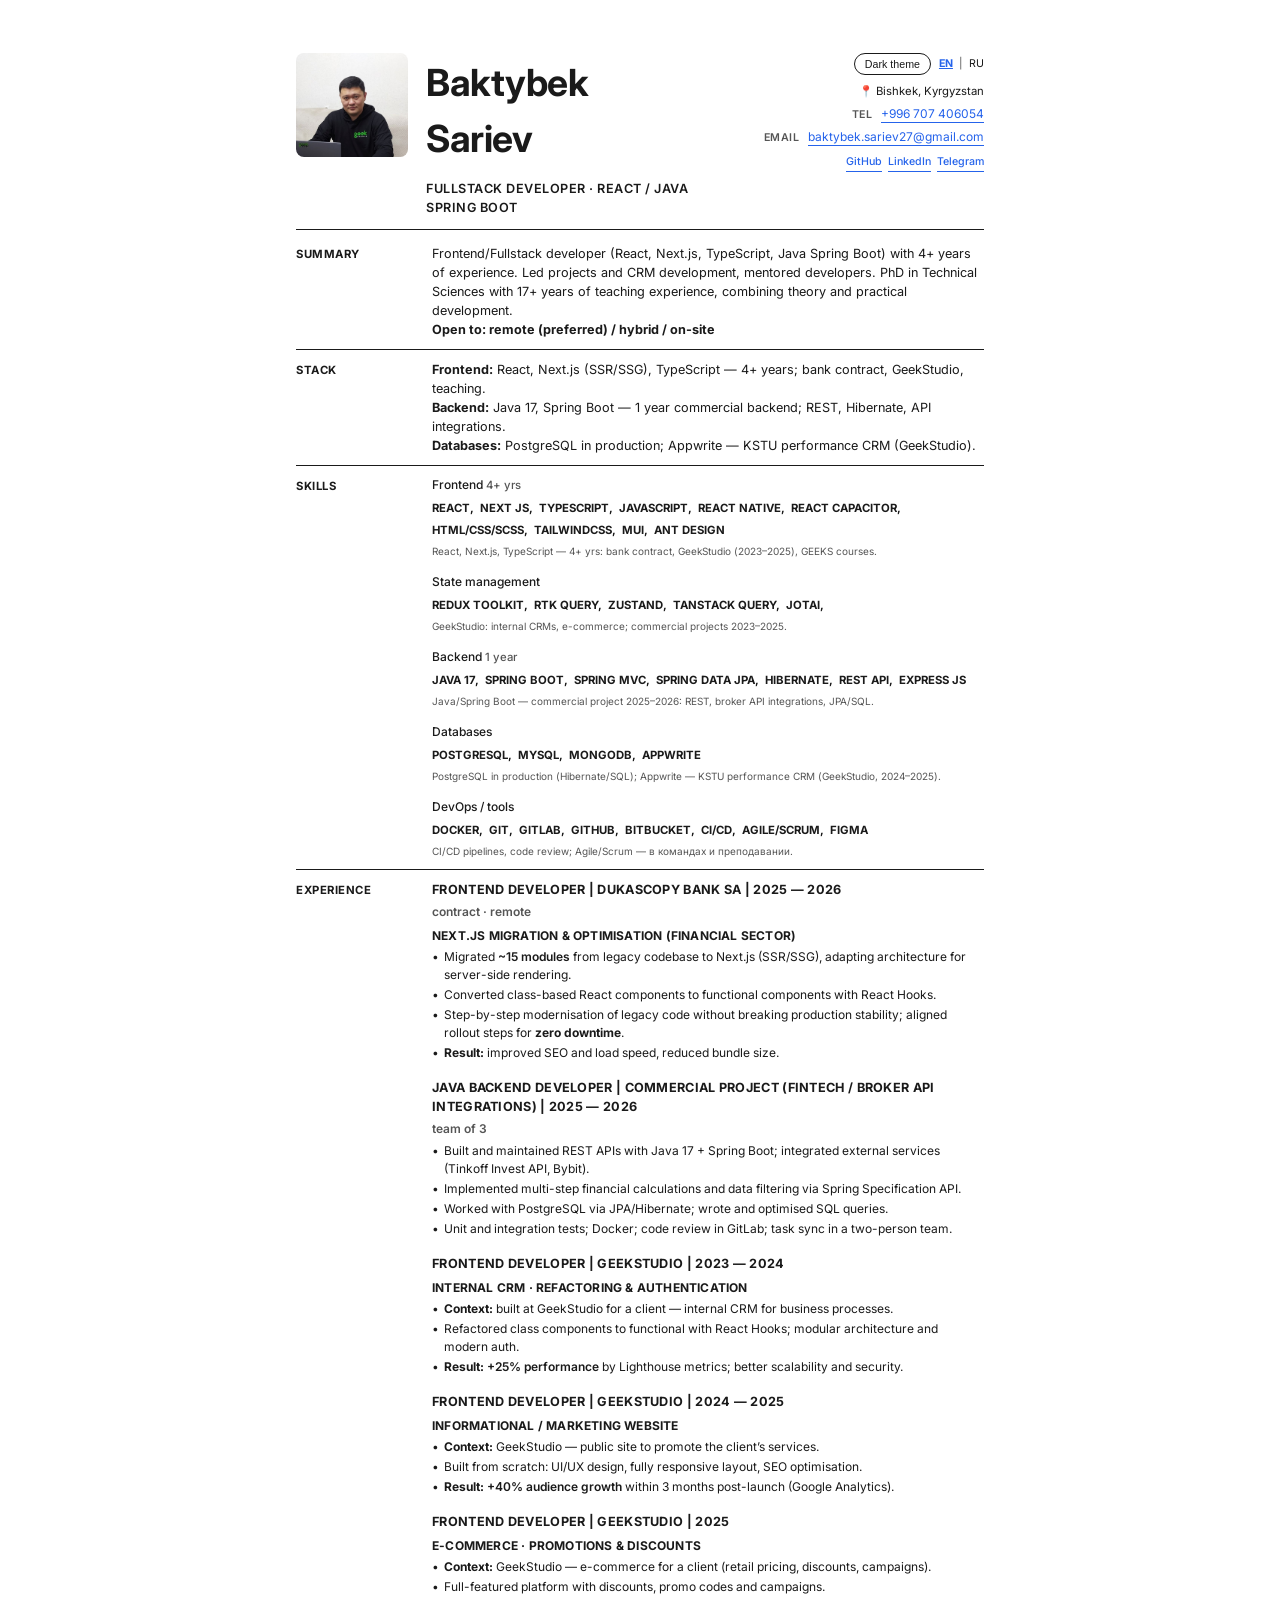
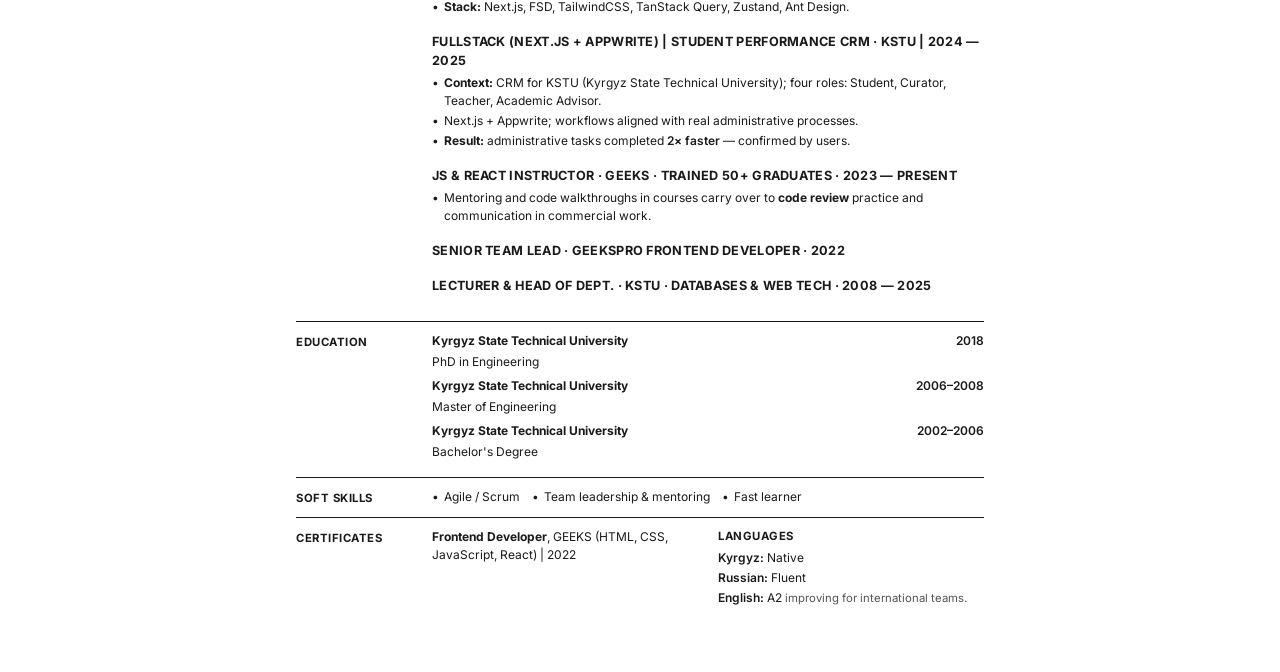
==== commit 73750a5a: "update design ++++" ====
--- a/index.html
+++ b/index.html
@@ -59,27 +59,15 @@
             </div>
         </div>
     </div>
-    <div class="header-bottom">
-        <div class="header-meta" data-lang-block="ru" style="display:none;">
-            <span class="header-meta-line header-meta-avail"><span class="avail-dot" aria-hidden="true"></span>Открыт к формату: удалёнка (предпочтительно) / hybrid / офис.</span>
-        </div>
-        <div class="header-meta" data-lang-block="en">
-            <span class="header-meta-line header-meta-avail"><span class="avail-dot" aria-hidden="true"></span>Open to: remote (preferred) / hybrid / on-site.</span>
-        </div>
-    </div>
     <!-- SUMMARY -->
     <div class="section-row">
         <div class="section-label" data-lang-block="ru" style="display:none;">Краткое<br>описание</div>
         <div class="section-label" data-lang-block="en">Summary</div>
         <div class="section-content" data-lang-block="ru" style="display:none;">
-            Кандидат технических наук и 17+ лет преподавания помогают системно разбирать сложные системы и legacy-код —
-            тот же подход применяю в коммерческой разработке. Fullstack (React/Java Spring Boot): продукты в production,
-            интеграции финансовых API. Открыт к формату: удалёнка (предпочтительно) / hybrid / офис.
+            Frontend/Fullstack разработчик (React, Next.js, TypeScript, Java Spring Boot) с 4+ годами опыта. Руководил проектами и CRM, занимался менторством. Кандидат технических наук, 17+ лет преподавания, совмещаю теорию и практику. <br><strong>Открыт к формату: удалёнка (предпочтительно) / гибрид / офис.</strong>
         </div>
         <div class="section-content" data-lang-block="en">
-            A PhD in Engineering and 17+ years of teaching help me analyse complex systems and legacy code
-            systematically — the same approach I apply in commercial delivery. Fullstack (React/Java Spring Boot):
-            production products and financial API integrations. Open to: remote (preferred) / hybrid / on-site
+            Frontend/Fullstack developer (React, Next.js, TypeScript, Java Spring Boot) with 4+ years of experience. Led projects and CRM development, mentored developers. PhD in Technical Sciences with 17+ years of teaching experience, combining theory and practical development. <br><strong> Open to: remote (preferred) / hybrid / on-site</strong>
         </div>
     </div>
 
@@ -116,15 +104,15 @@
                 <div class="skill-group">
                     <div class="skill-group-name">Фронтенд <span class="years">4+ лет</span></div>
                     <div class="skill-tags">
-                        <span class="tag primary">React</span>
-                        <span class="tag primary">Next.js</span>
-                        <span class="tag primary">TypeScript</span>
-                        <span class="tag">JavaScript</span>
-                        <span class="tag">React Native</span>
-                        <span class="tag">React capacitor</span>
-                        <span class="tag">HTML/CSS/SCSS</span>
-                        <span class="tag">TailwindCSS</span>
-                        <span class="tag">MUI</span>
+                        <span class="tag ">React,</span>
+                        <span class="tag ">Next.js,</span>
+                        <span class="tag ">TypeScript,</span>
+                        <span class="tag">JavaScript,</span>
+                        <span class="tag">React Native,</span>
+                        <span class="tag">React capacitor,</span>
+                        <span class="tag">HTML/CSS/SCSS,</span>
+                        <span class="tag">TailwindCSS,</span>
+                        <span class="tag">MUI,</span>
                         <span class="tag">Ant Design</span>
                     </div>
                     <p class="skill-group-note">React, Next.js, TypeScript — 4+ года: банковский контракт, GeekStudio
@@ -133,10 +121,10 @@
                 <div class="skill-group">
                     <div class="skill-group-name">Управление состоянием</div>
                     <div class="skill-tags">
-                        <span class="tag">Redux Toolkit</span>
-                        <span class="tag">RTK Query</span>
-                        <span class="tag">Zustand</span>
-                        <span class="tag">TanStack Query</span>
+                        <span class="tag">Redux Toolkit,</span>
+                        <span class="tag">RTK Query,</span>
+                        <span class="tag">Zustand,</span>
+                        <span class="tag">TanStack Query,</span>
                         <span class="tag">Jotai</span>
                     </div>
                     <p class="skill-group-note">GeekStudio: внутренние CRM, e-commerce; коммерческие проекты
@@ -145,13 +133,13 @@
                 <div class="skill-group">
                     <div class="skill-group-name">Бэкенд <span class="years">1 год</span></div>
                     <div class="skill-tags">
-                        <span class="tag primary">Java 17</span>
-                        <span class="tag primary">Spring Boot</span>
-                        <span class="tag">Spring MVC</span>
-                        <span class="tag">Spring Data JPA</span>
-                        <span class="tag">Hibernate</span>
-                        <span class="tag">REST API</span>
-                        <span class="tag">Express.js</span>
+                        <span class="tag">Java 17,</span>
+                        <span class="tag">Spring Boot,</span>
+                        <span class="tag">Spring MVC,</span>
+                        <span class="tag">Spring Data JPA,</span>
+                        <span class="tag">Hibernate,</span>
+                        <span class="tag">REST API,</span>
+                        <span class="tag">Express JS,</span>
                     </div>
                     <p class="skill-group-note">Java/Spring Boot — коммерческий проект 2025–2026: REST, интеграции
                         брокерских API, JPA/SQL.</p>
@@ -159,9 +147,9 @@
                 <div class="skill-group">
                     <div class="skill-group-name">Базы данных</div>
                     <div class="skill-tags">
-                        <span class="tag primary">PostgreSQL</span>
-                        <span class="tag">MySQL</span>
-                        <span class="tag">MongoDB</span>
+                        <span class="tag">PostgreSQL,</span>
+                        <span class="tag">MySQL,</span>
+                        <span class="tag">MongoDB,</span>
                         <span class="tag">Appwrite</span>
                     </div>
                     <p class="skill-group-note">PostgreSQL в продакшене (Hibernate/SQL); Appwrite — CRM успеваемости для
@@ -170,13 +158,13 @@
                 <div class="skill-group">
                     <div class="skill-group-name">DevOps / инструменты</div>
                     <div class="skill-tags">
-                        <span class="tag primary">Docker</span>
-                        <span class="tag">Git</span>
-                        <span class="tag">GitLab</span>
-                        <span class="tag">GitHub</span>
-                        <span class="tag">Bitbucket</span>
-                        <span class="tag">CI/CD</span>
-                        <span class="tag">Agile/Scrum</span>
+                        <span class="tag">Docker,</span>
+                        <span class="tag">Git,</span>
+                        <span class="tag">GitLab,</span>
+                        <span class="tag">GitHub,</span>
+                        <span class="tag">Bitbucket,</span>
+                        <span class="tag">CI/C,D</span>
+                        <span class="tag">Agile/Scrum,</span>
                         <span class="tag">Figma</span>
                     </div>
                     Опыт: CI/CD пайплайны, code review; Agile/Scrum — командная работа и преподавание.
@@ -186,15 +174,15 @@
                 <div class="skill-group">
                     <div class="skill-group-name">Frontend <span class="years">4+ yrs</span></div>
                     <div class="skill-tags">
-                        <span class="tag primary">React</span>
-                        <span class="tag primary">Next.js</span>
-                        <span class="tag primary">TypeScript</span>
-                        <span class="tag">JavaScript</span>
-                        <span class="tag">React Native</span>
-                        <span class="tag">React capacitor</span>
-                        <span class="tag">HTML/CSS/SCSS</span>
-                        <span class="tag">TailwindCSS</span>
-                        <span class="tag">MUI</span>
+                        <span class="tag">React,</span>
+                        <span class="tag">Next JS,</span>
+                        <span class="tag">TypeScript,</span>
+                        <span class="tag">JavaScript,</span>
+                        <span class="tag">React Native,</span>
+                        <span class="tag">React capacitor,</span>
+                        <span class="tag">HTML/CSS/SCSS,</span>
+                        <span class="tag">TailwindCSS,</span>
+                        <span class="tag">MUI,</span>
                         <span class="tag">Ant Design</span>
                     </div>
                     <p class="skill-group-note">React, Next.js, TypeScript — 4+ yrs: bank contract, GeekStudio
@@ -203,25 +191,25 @@
                 <div class="skill-group">
                     <div class="skill-group-name">State management</div>
                     <div class="skill-tags">
-                        <span class="tag">Redux Toolkit</span>
-                        <span class="tag">RTK Query</span>
-                        <span class="tag">Zustand</span>
-                        <span class="tag">TanStack Query</span>
-                        <span class="tag">Jotai</span>
+                        <span class="tag">Redux Toolkit,</span>
+                        <span class="tag">RTK Query,</span>
+                        <span class="tag">Zustand,</span>
+                        <span class="tag">TanStack Query,</span>
+                        <span class="tag">Jotai,</span>
                     </div>
                     <p class="skill-group-note">GeekStudio: internal CRMs, e-commerce; commercial projects
                         2023–2025.</p>
                 </div>
                 <div class="skill-group">
-                    <div class="skill-group-name">Backend <span class="years">1 yr</span></div>
-                    <div class="skill-tags">
-                        <span class="tag primary">Java 17</span>
-                        <span class="tag primary">Spring Boot</span>
-                        <span class="tag">Spring MVC</span>
-                        <span class="tag">Spring Data JPA</span>
-                        <span class="tag">Hibernate</span>
-                        <span class="tag">REST API</span>
-                        <span class="tag">Express.js</span>
+                    <div class="skill-group-name">Backend <span class="years">1 year</span></div>
+                    <div class="skill-tags">
+                        <span class="tag">Java 17,</span>
+                        <span class="tag">Spring Boot,</span>
+                        <span class="tag">Spring MVC,</span>
+                        <span class="tag">Spring Data JPA,</span>
+                        <span class="tag">Hibernate,</span>
+                        <span class="tag">REST API,</span>
+                        <span class="tag">Express JS</span>
                     </div>
                     <p class="skill-group-note">Java/Spring Boot — commercial project 2025–2026: REST, broker API
                         integrations, JPA/SQL.</p>
@@ -229,9 +217,9 @@
                 <div class="skill-group">
                     <div class="skill-group-name">Databases</div>
                     <div class="skill-tags">
-                        <span class="tag primary">PostgreSQL</span>
-                        <span class="tag">MySQL</span>
-                        <span class="tag">MongoDB</span>
+                        <span class="tag">PostgreSQL,</span>
+                        <span class="tag">MySQL,</span>
+                        <span class="tag">MongoDB,</span>
                         <span class="tag">Appwrite</span>
                     </div>
                     <p class="skill-group-note">PostgreSQL in production (Hibernate/SQL); Appwrite — KSTU performance
@@ -240,13 +228,13 @@
                 <div class="skill-group">
                     <div class="skill-group-name">DevOps / tools</div>
                     <div class="skill-tags">
-                        <span class="tag primary">Docker</span>
-                        <span class="tag">Git</span>
-                        <span class="tag">GitLab</span>
-                        <span class="tag">GitHub</span>
-                        <span class="tag">Bitbucket</span>
-                        <span class="tag">CI/CD</span>
-                        <span class="tag">Agile/Scrum</span>
+                        <span class="tag">Docker,</span>
+                        <span class="tag">Git,</span>
+                        <span class="tag">GitLab,</span>
+                        <span class="tag">GitHub,</span>
+                        <span class="tag">Bitbucket,</span>
+                        <span class="tag">CI/CD,</span>
+                        <span class="tag">Agile/Scrum,</span>
                         <span class="tag">Figma</span>
                     </div>
                     <p class="skill-group-note">
@@ -299,9 +287,6 @@
                         </li>
                     </ul>
                 </div>
-
-                <div class="exp-section-label">GeekStudio — коммерческие проекты (2023 — 2025)</div>
-
                 <div class="exp-block">
                     <div class="exp-header">Frontend-разработчик | GeekStudio | 2023 — 2024</div>
                     <div class="exp-project">Внутренняя CRM · рефакторинг и авторизация</div>
@@ -341,9 +326,6 @@
                         <li><strong>Стек:</strong> Next.js, FSD, TailwindCSS, TanStack Query, Zustand, Ant Design.</li>
                     </ul>
                 </div>
-
-                <div class="exp-section-label">КГТУ — CRM успеваемости (2024 — 2025)</div>
-
                 <div class="exp-block">
                     <div class="exp-header">Fullstack (Next.js + Appwrite) | CRM успеваемости · КГТУ | 2024 — 2025</div>
                     <ul class="exp-list">
@@ -356,22 +338,21 @@
                         </li>
                     </ul>
                 </div>
-
-                <div class="exp-section-label">Преподавание и менторство</div>
-
-                <div class="exp-block">
-                    <div class="exp-header">Преподавание, менторство, академическое руководство | 2008 — наст. время
+                <div class="exp-block">
+                    <div class="exp-header">Преподаватель JS и React · GEEKS · 50+ выпускников · 2023 — наст.
+                        время
                     </div>
                     <ul class="exp-list">
                         <li>Менторство и разбор кода на курсах переносится в практику <strong>code review</strong> и
                             коммуникации в коммерческих проектах.
                         </li>
                     </ul>
-                    <div class="exp-teach-line">Преподаватель JS и React · GEEKS · 50+ выпускников · 2023 — наст.
-                        время
-                    </div>
-                    <div class="exp-teach-line">Старший тимлид · GeeksPro Frontend Developer · 2022</div>
-                    <div class="exp-teach-line">Преподаватель и зав. кафедрой · КГТУ · БД и веб-технологии · 2008 —
+                </div>
+                <div class="exp-block">
+                    <div class="exp-header">Старший тимлид · GeeksPro Frontend Developer · 2022</div>
+                </div>
+                <div class="exp-block">
+                    <div class="exp-header">Преподаватель и зав. кафедрой · КГТУ · БД и веб-технологии · 2008 —
                         2025
                     </div>
                 </div>
@@ -412,9 +393,6 @@
                         </li>
                     </ul>
                 </div>
-
-                <div class="exp-section-label">GeekStudio — commercial projects (2023 — 2025)</div>
-
                 <div class="exp-block">
                     <div class="exp-header">Frontend Developer | GeekStudio | 2023 — 2024</div>
                     <div class="exp-project">Internal CRM · refactoring &amp; authentication</div>
@@ -454,9 +432,6 @@
                         <li><strong>Stack:</strong> Next.js, FSD, TailwindCSS, TanStack Query, Zustand, Ant Design.</li>
                     </ul>
                 </div>
-
-                <div class="exp-section-label">KSTU — student performance CRM (2024 — 2025)</div>
-
                 <div class="exp-block">
                     <div class="exp-header">Fullstack (Next.js + Appwrite) | Student performance CRM · KSTU | 2024 —
                         2025
@@ -471,21 +446,21 @@
                         </li>
                     </ul>
                 </div>
-
-                <div class="exp-section-label">Teaching &amp; mentoring</div>
-
-                <div class="exp-block">
-                    <div class="exp-header">Teaching, mentoring &amp; academic leadership | 2008 — present</div>
+                <div class="exp-block">
+                    <div class="exp-header">JS &amp; React Instructor · GEEKS · trained 50+ graduates · 2023 —
+                        present
+                    </div>
                     <ul class="exp-list">
                         <li>Mentoring and code walkthroughs in courses carry over to <strong>code review</strong>
                             practice and communication in commercial work.
                         </li>
                     </ul>
-                    <div class="exp-teach-line">JS &amp; React Instructor · GEEKS · trained 50+ graduates · 2023 —
-                        present
-                    </div>
-                    <div class="exp-teach-line">Senior Team Lead · GeeksPro Frontend Developer · 2022</div>
-                    <div class="exp-teach-line">Lecturer &amp; Head of Dept. · KSTU · Databases &amp; Web Tech · 2008 —
+                </div>
+                <div class="exp-block">
+                    <div class="exp-header">Senior Team Lead · GeeksPro Frontend Developer · 2022</div>
+                </div>
+                <div class="exp-block">
+                    <div class="exp-header">Lecturer &amp; Head of Dept. · KSTU · Databases &amp; Web Tech · 2008 —
                         2025
                     </div>
                 </div>
--- a/styles.css
+++ b/styles.css
@@ -20,7 +20,7 @@
   font-size: 10pt;
   color: var(--text-color);
   background: var(--bg-color);
-  line-height: 1.4;
+  line-height: 1.5;
 }
 
 body.theme-dark {
@@ -46,12 +46,9 @@
   grid-template-columns: minmax(0, 112px) minmax(0, 1fr) minmax(0, 240px);
   gap: 14px 18px;
   align-items: start;
-}
-
-.header-bottom {
-    padding-bottom: 12px;
-    margin-bottom: 14px;
-    border-bottom: 2.5px solid var(--border-color);
+  padding-bottom: 12px;
+  margin-bottom: 14px;
+  border-bottom: 1px solid var(--border-color);
 }
 
 .header-left {
@@ -84,14 +81,14 @@
   font-weight: 700;
   letter-spacing: -0.5px;
   color: var(--text-color);
-  line-height: 1.1;
+  line-height: 1.5;
 }
 
 .header-title {
   font-size: 9.5pt;
   font-weight: 600;
-  margin-top: 8px;
-  line-height: 1.35;
+  margin-top: 12px;
+  line-height: 1.5;
   text-transform: uppercase;
   letter-spacing: 0.04em;
 }
@@ -101,6 +98,7 @@
   line-height: 1.5;
   color: var(--muted-color);
   max-width: 100%;
+  margin-bottom: 5px;
 }
 
 .header-meta .header-meta-line {
@@ -135,7 +133,7 @@
   text-align: right;
   font-size: 9pt;
   color: var(--text-color);
-  line-height: 1.65;
+  line-height: 1.5;
   min-width: 0;
 }
 
@@ -149,7 +147,7 @@
 }
 
 .contact-item {
-  margin-bottom: 3px;
+  margin-bottom: 5px;
 }
 
 .contact-label {
@@ -164,7 +162,9 @@
 
 .header-right .contact-item a {
   color: var(--accent-color);
-  text-decoration: underline;
+  padding-bottom: 1px;
+  border-bottom: 1px solid var(--accent-color);
+  text-decoration: none;
 }
 
 .lang-sep {
@@ -183,18 +183,16 @@
 
 .header-links a {
   display: inline-block;
-  padding: 3px 10px;
-  border: 1px solid var(--border-color);
-  border-radius: 4px;
   font-size: 8pt;
   font-weight: 500;
   text-decoration: none;
-  color: var(--text-color);
+  color: var(--accent-color);
   background: transparent;
+  padding-bottom: 1px;
+  border-bottom: 1px solid var(--accent-color);
 }
 
 .header-links a:hover {
-  border-color: var(--accent-color);
   color: var(--accent-color);
 }
 
@@ -276,10 +274,14 @@
 }
 
 .skill-group-name {
-  font-weight: 700;
+  font-weight: 500;
   font-size: 9pt;
   margin-bottom: 6px;
   color: var(--text-color);
+}
+
+.skill-group + .skill-group {
+  margin-top: 8px;
 }
 
 .skill-group-name .years {
@@ -297,13 +299,12 @@
 
 .tag {
   display: inline-block;
-  padding: 2px 8px;
-  border: 1px solid var(--border-color);
-  border-radius: 3px;
-  font-size: 8.5pt;
-  line-height: 1.35;
+  font-size: 8.5pt;
+  font-weight: 700;
+  line-height: 1.5;
   color: var(--text-color);
   background: transparent;
+  text-transform: uppercase;
 }
 
 .tag.primary {
@@ -314,13 +315,13 @@
 .skill-group-note {
   margin: 0;
   font-size: 7.5pt;
-  line-height: 1.35;
+  line-height: 1.5;
   color: var(--muted-color);
 }
 
 /* EXPERIENCE */
 .exp-block {
-  margin-bottom: 12px;
+  margin-bottom: 16px;
 }
 
 .exp-header {
@@ -374,7 +375,7 @@
   position: relative;
   margin-bottom: 2px;
   font-size: 9pt;
-  line-height: 1.45;
+  line-height: 1.5;
 }
 
 .exp-list li::before {
@@ -465,7 +466,7 @@
   font-size: 8.5pt;
   color: var(--muted-color);
   margin-top: 6px;
-  line-height: 1.4;
+  line-height: 1.5;
 }
 
 .lang-heading {
@@ -573,7 +574,6 @@
   }
 
   .header-links a {
-    border-color: #000000;
     color: #000000 !important;
   }
 
